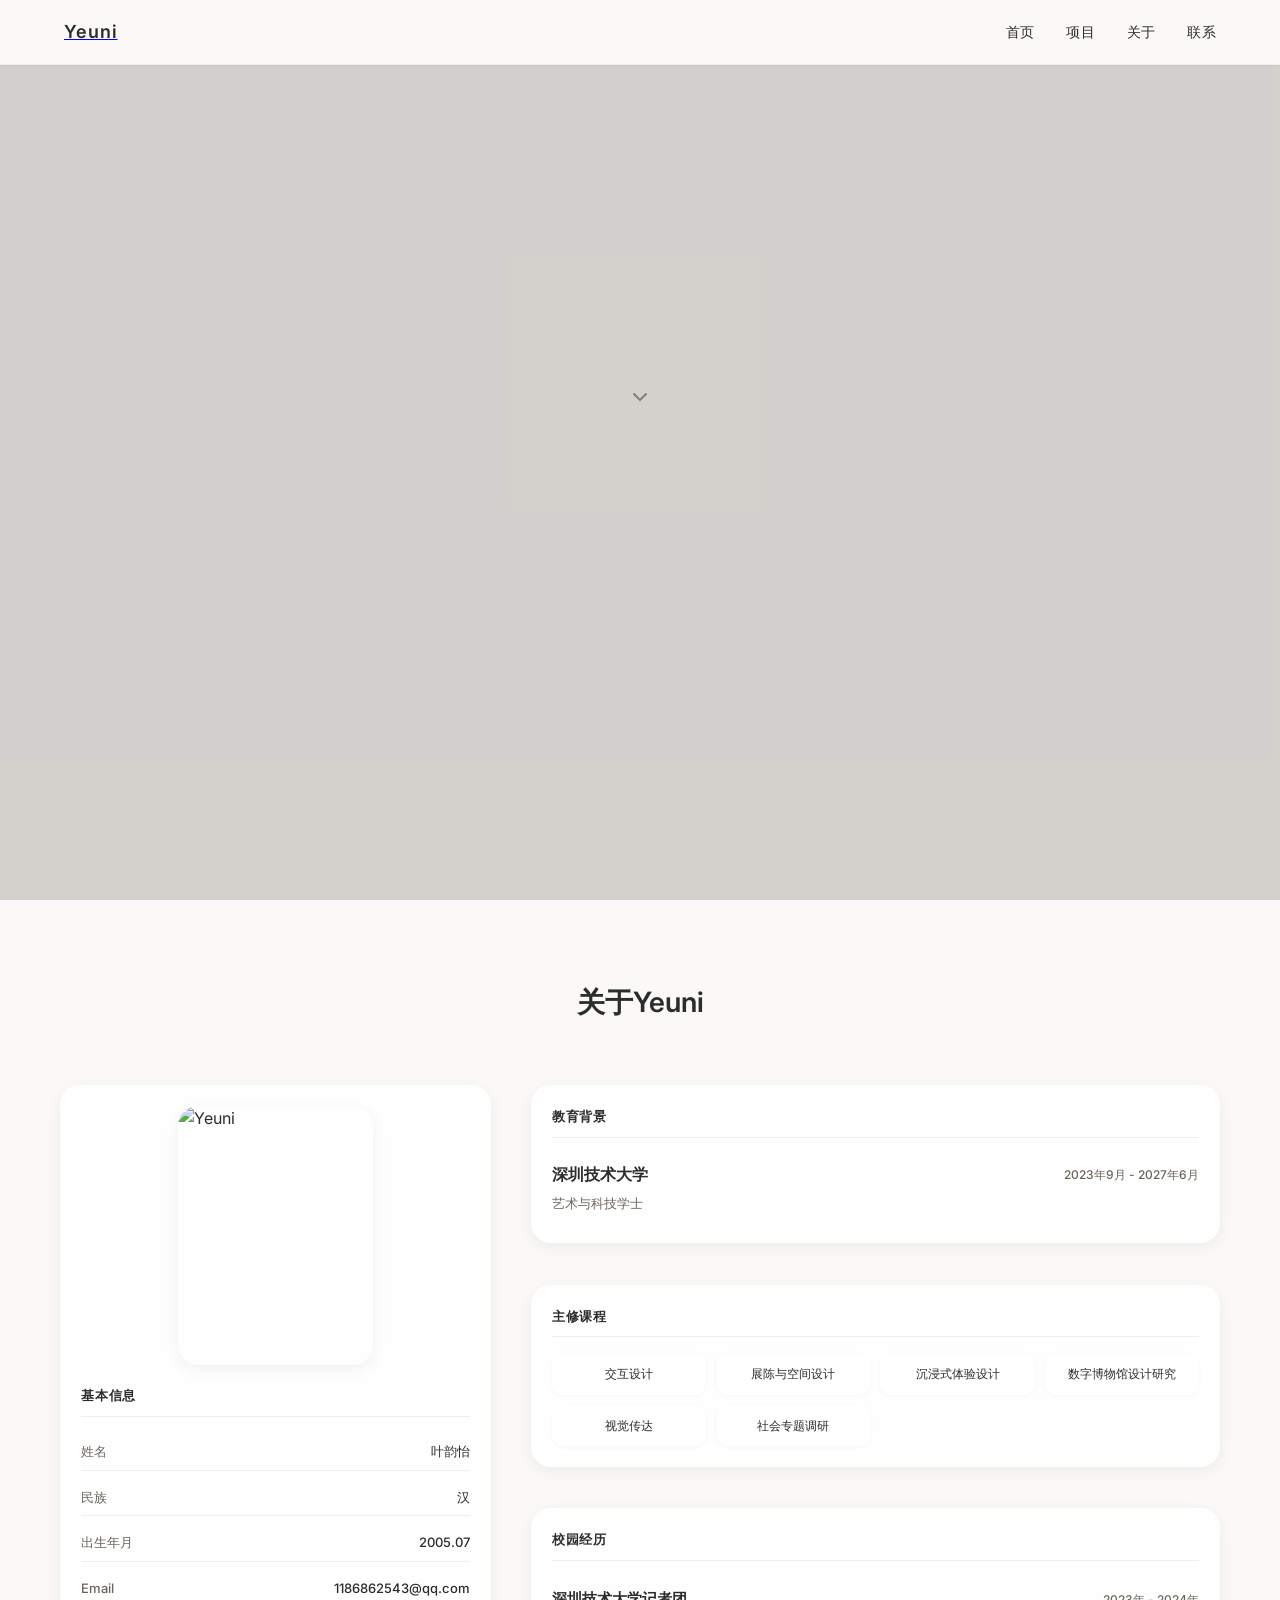
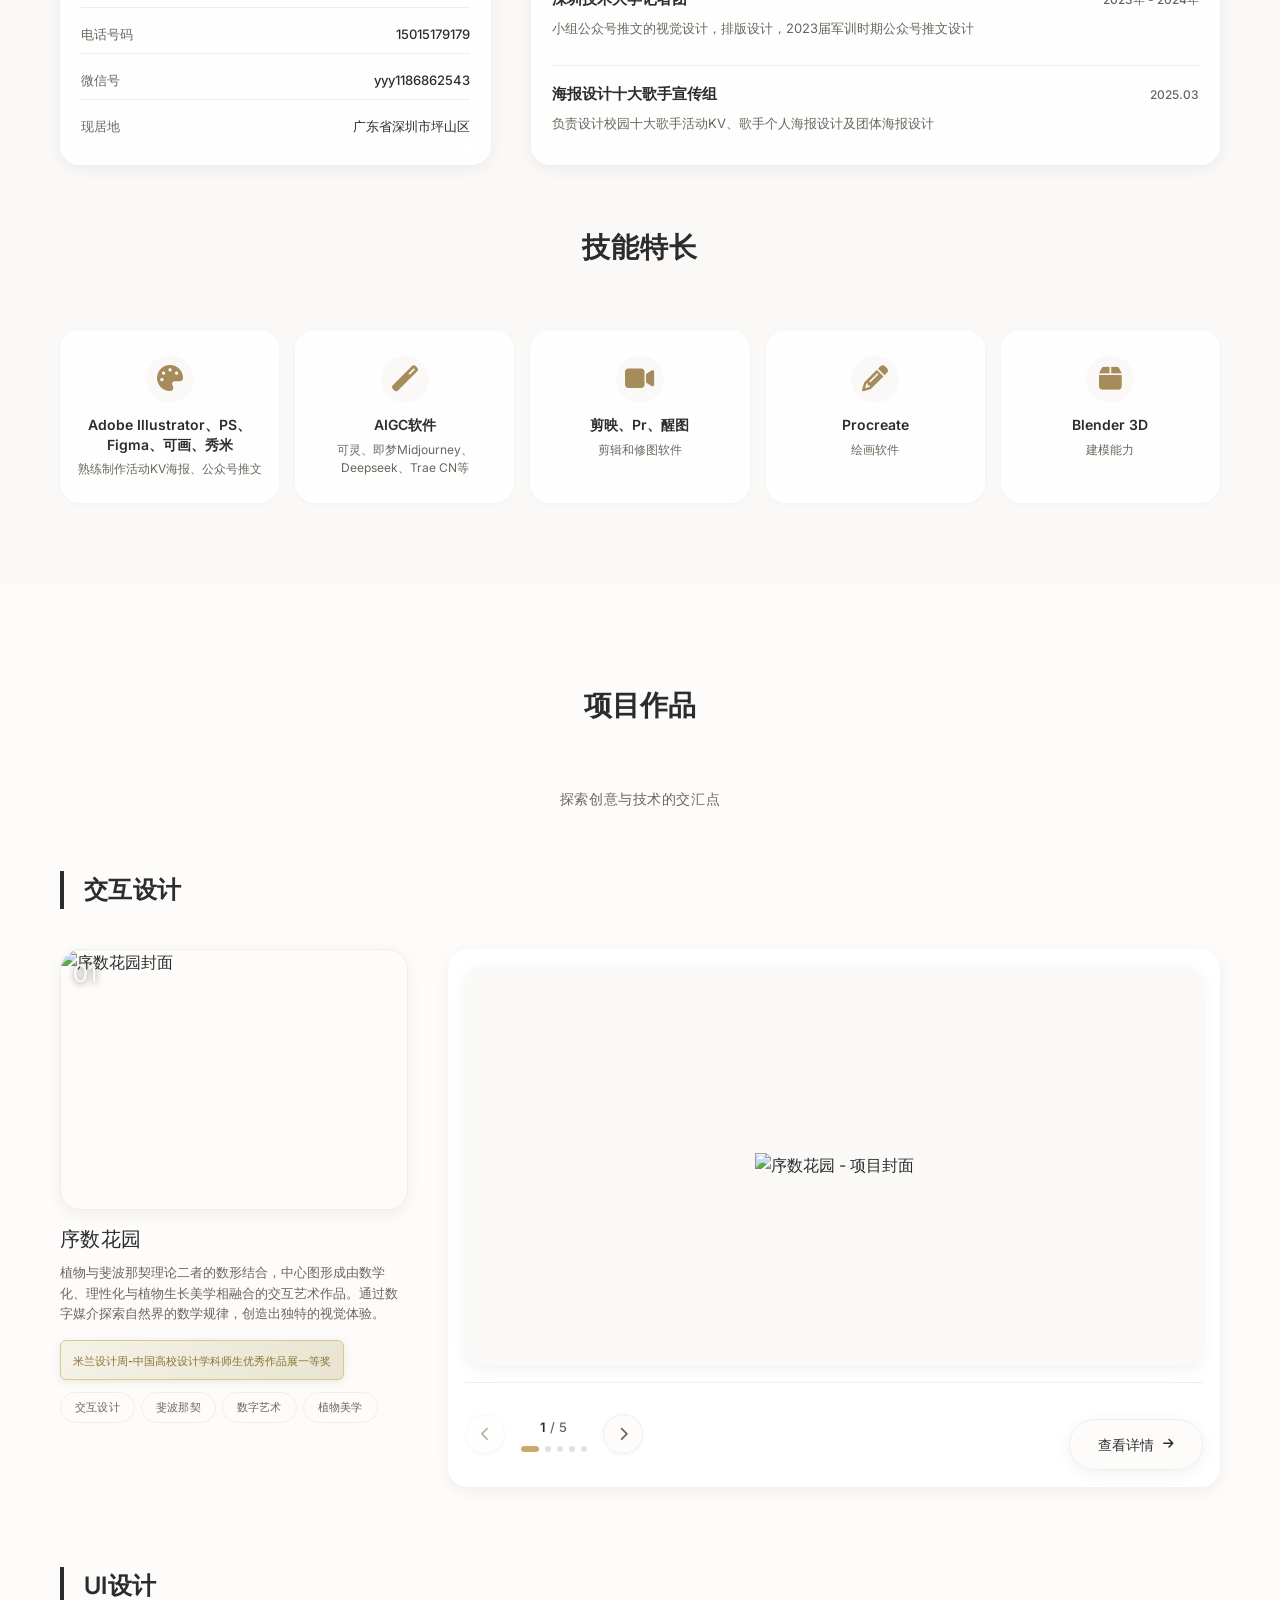
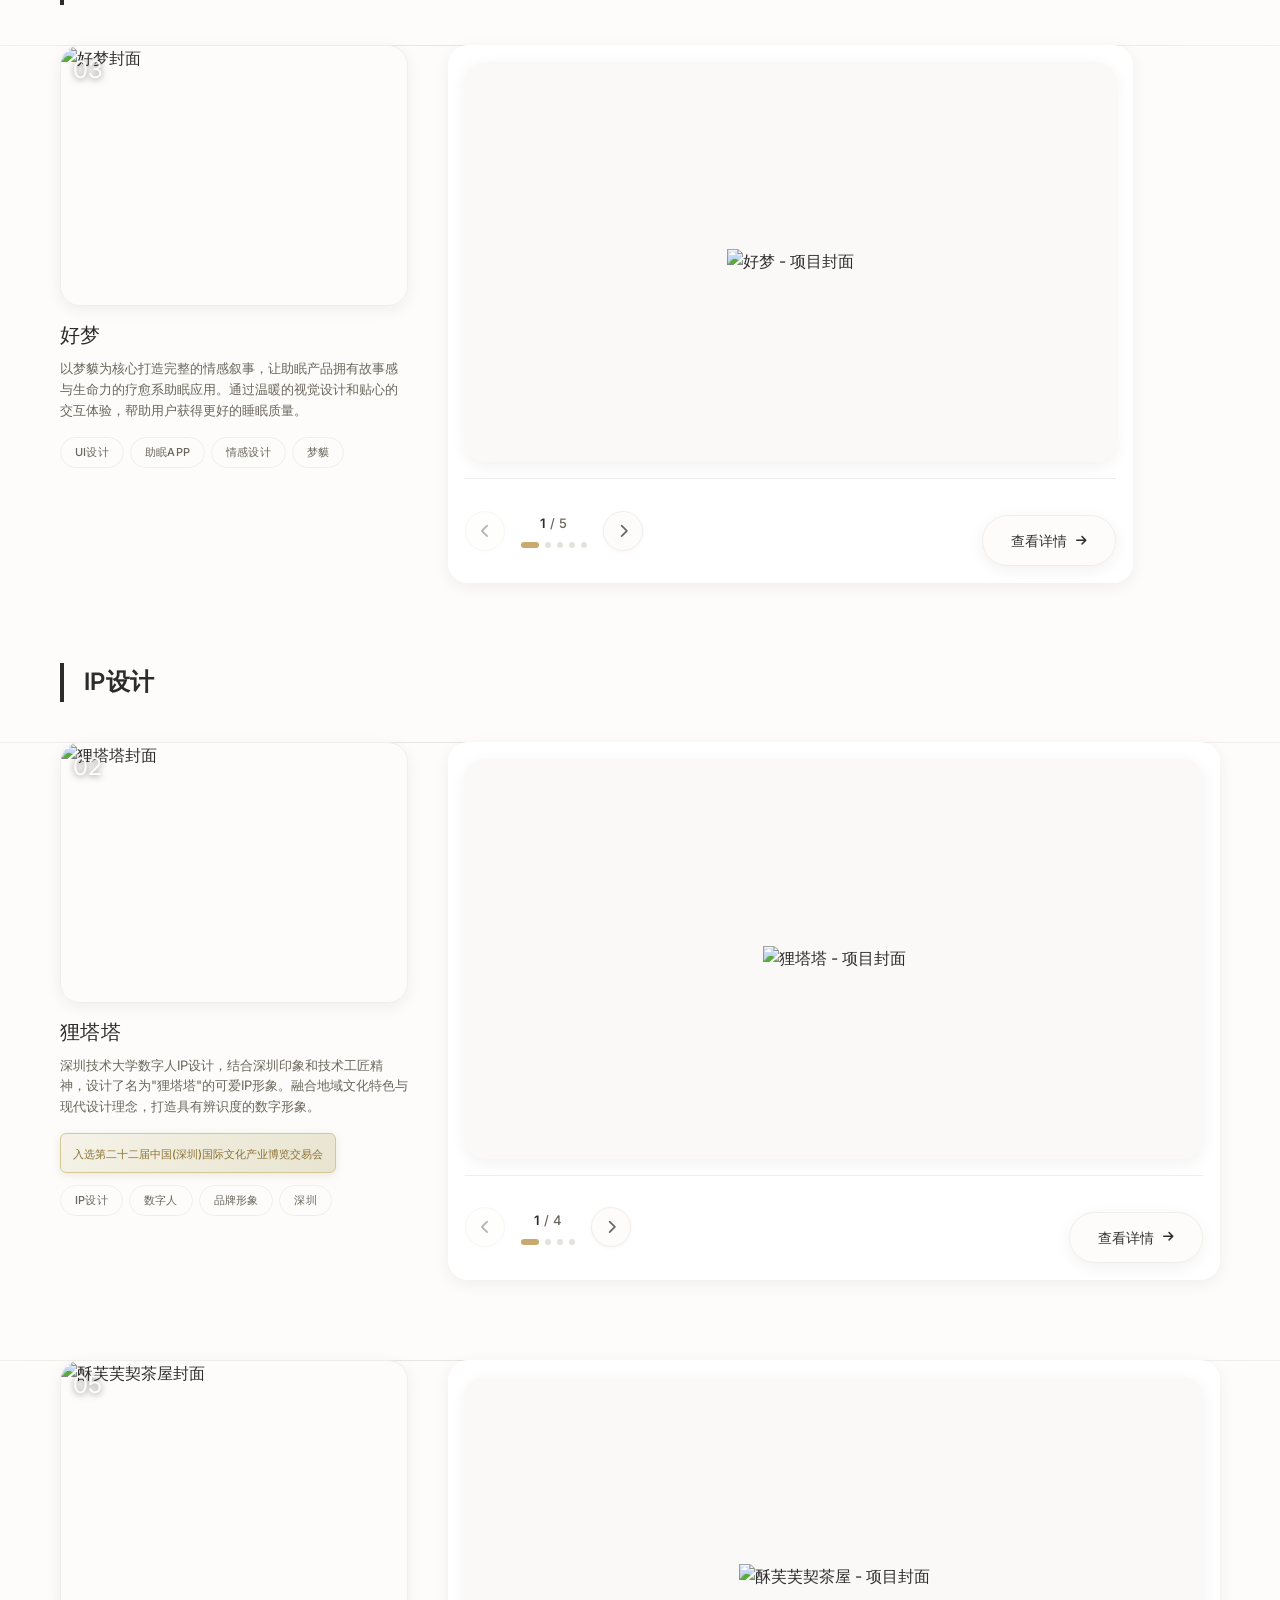
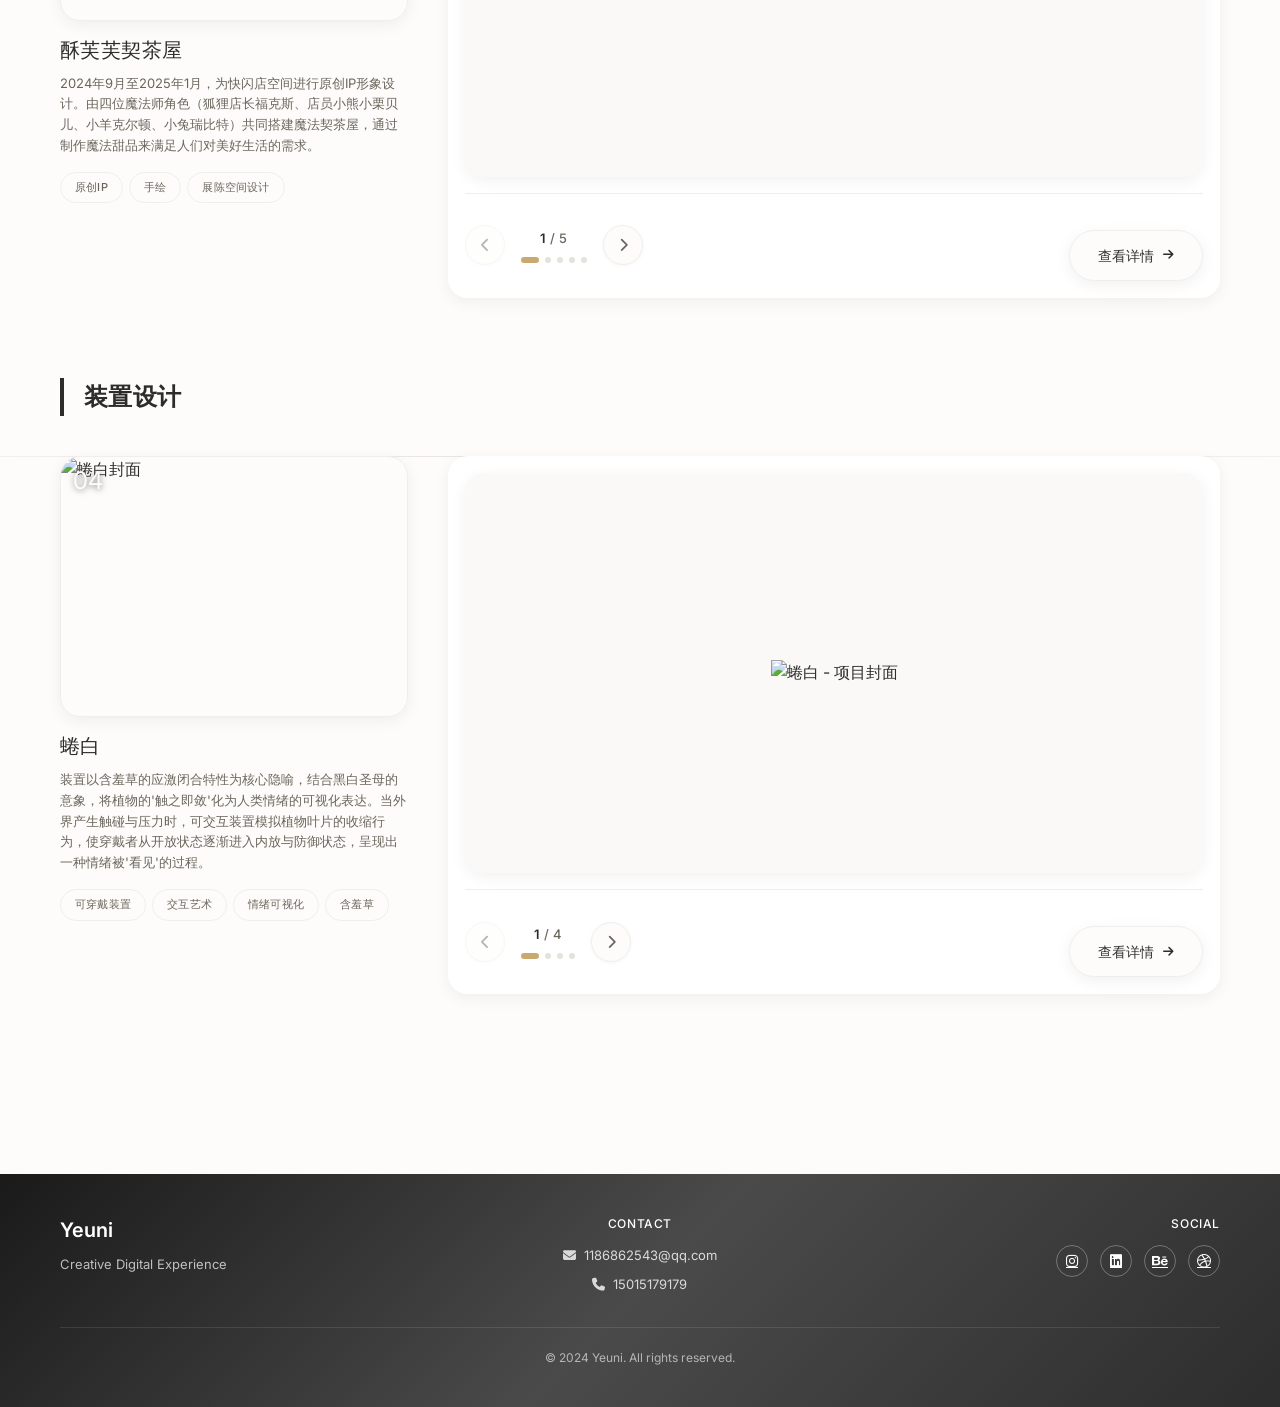
==== index.html @ 5979116b "Add files via upload" ====
<!DOCTYPE html>
<html lang="zh-CN">
<head>
    <meta charset="UTF-8">
    <meta name="viewport" content="width=device-width, initial-scale=1.0">
    <title>Yeuni - 个人作品集</title>
    <link rel="stylesheet" href="https://cdnjs.cloudflare.com/ajax/libs/font-awesome/6.4.0/css/all.min.css">
    <link rel="stylesheet" href="https://fonts.googleapis.com/css2?family=Inter:wght@300;400;500;600;700&display=swap">
    <link rel="stylesheet" href="styles.css">
</head>
<body>
    <!-- 导航栏 -->
    <header class="navbar">
        <nav class="nav-container">
            <a href="#" class="logo" aria-label="Yeuni">
                <span class="logo-text">Yeuni</span>
            </a>
            <ul class="nav-links">
                <li><a href="#home">首页</a></li>
                <li><a href="#projects">项目</a></li>
                <li><a href="#about">关于</a></li>
                <li><a href="#contact">联系</a></li>
            </ul>
            <button class="menu-toggle" aria-label="切换菜单">
                <span></span>
                <span></span>
                <span></span>
            </button>
        </nav>
    </header>

    <!-- 首屏区域 -->
    <section id="home" class="hero">
        <div class="hero-content">
            <div class="scroll-indicator">
                <i class="fas fa-chevron-down"></i>
            </div>
        </div>
    </section>

    <!-- 简历展示区 -->
    <section id="about" class="resume-section">
        <div class="container">
            <h2 class="section-title">关于Yeuni</h2>
            
            <!-- 左右构图布局 -->
            <div class="about-grid">
                <!-- 左侧：个人照片 + 基本信息（合并为一个板块） -->
                <div class="about-left">
                    <div class="card photo-info-card">
                        <div class="profile-photo-wrapper">
                            <img src="作品集png/证件照.jpg" alt="Yeuni" class="profile-photo">
                            <div class="photo-border"></div>
                        </div>
                        <div class="info-section">
                            <h3 class="card-title">基本信息</h3>
                            <div class="info-list">
                                <div class="info-item">
                                    <span class="info-label">姓名</span>
                                    <span class="info-value">叶韵怡</span>
                                </div>
                                <div class="info-item">
                                    <span class="info-label">民族</span>
                                    <span class="info-value">汉</span>
                                </div>
                                <div class="info-item">
                                    <span class="info-label">出生年月</span>
                                    <span class="info-value">2005.07</span>
                                </div>
                                <div class="info-item">
                                    <span class="info-label">Email</span>
                                    <span class="info-value">1186862543@qq.com</span>
                                </div>
                                <div class="info-item">
                                    <span class="info-label">电话号码</span>
                                    <span class="info-value">15015179179</span>
                                </div>
                                <div class="info-item">
                                    <span class="info-label">微信号</span>
                                    <span class="info-value">yyy1186862543</span>
                                </div>
                                <div class="info-item">
                                    <span class="info-label">现居地</span>
                                    <span class="info-value">广东省深圳市坪山区</span>
                                </div>
                            </div>
                        </div>
                    </div>
                </div>

                <!-- 右侧：教育背景与经历 -->
                <div class="about-right">
                    <!-- 教育背景 -->
                    <div class="card education-card">
                        <h3 class="card-title">教育背景</h3>
                        <div class="education-item">
                            <div class="education-header">
                                <h4>深圳技术大学</h4>
                                <span class="education-year">2023年9月 - 2027年6月</span>
                            </div>
                            <p class="education-degree">艺术与科技学士</p>
                        </div>
                    </div>

                    <!-- 主修课程 -->
                    <div class="card courses-card">
                        <h3 class="card-title">主修课程</h3>
                        <div class="courses-grid">
                            <span class="course-item">交互设计</span>
                            <span class="course-item">展陈与空间设计</span>
                            <span class="course-item">沉浸式体验设计</span>
                            <span class="course-item">数字博物馆设计研究</span>
                            <span class="course-item">视觉传达</span>
                            <span class="course-item">社会专题调研</span>
                        </div>
                    </div>

                    <!-- 校园经历 -->
                    <div class="card experience-card">
                        <h3 class="card-title">校园经历</h3>
                        <div class="experience-item">
                            <div class="experience-header">
                                <h4>深圳技术大学记者团</h4>
                                <span class="experience-year">2023年 - 2024年</span>
                            </div>
                            <p class="experience-role">小组公众号推文的视觉设计，排版设计，2023届军训时期公众号推文设计</p>
                        </div>
                        <div class="experience-item">
                            <div class="experience-header">
                                <h4>海报设计十大歌手宣传组</h4>
                                <span class="experience-year">2025.03</span>
                            </div>
                            <p class="experience-role">负责设计校园十大歌手活动KV、歌手个人海报设计及团体海报设计</p>
                        </div>
                    </div>
                </div>
            </div>

            <!-- 技能特长 -->
            <div class="skills-section">
                <h3 class="section-subtitle">技能特长</h3>
                <div class="skills-grid">
                    <div class="skill-item">
                        <div class="skill-icon">
                            <i class="fas fa-palette"></i>
                        </div>
                        <span class="skill-name">Adobe Illustrator、PS、Figma、可画、秀米</span>
                        <p class="skill-desc">熟练制作活动KV海报、公众号推文</p>
                    </div>
                    <div class="skill-item">
                        <div class="skill-icon">
                            <i class="fas fa-magic"></i>
                        </div>
                        <span class="skill-name">AIGC软件</span>
                        <p class="skill-desc">可灵、即梦Midjourney、Deepseek、Trae CN等</p>
                    </div>
                    <div class="skill-item">
                        <div class="skill-icon">
                            <i class="fas fa-video"></i>
                        </div>
                        <span class="skill-name">剪映、Pr、醒图</span>
                        <p class="skill-desc">剪辑和修图软件</p>
                    </div>
                    <div class="skill-item">
                        <div class="skill-icon">
                            <i class="fas fa-pencil-alt"></i>
                        </div>
                        <span class="skill-name">Procreate</span>
                        <p class="skill-desc">绘画软件</p>
                    </div>
                    <div class="skill-item">
                        <div class="skill-icon">
                            <i class="fas fa-box"></i>
                        </div>
                        <span class="skill-name">Blender 3D</span>
                        <p class="skill-desc">建模能力</p>
                    </div>
                </div>
            </div>
        </div>
    </section>

    <!-- 项目展示区 - 重构版 -->
    <section id="projects" class="projects-section">
        <div class="container">
            <div class="section-header">
                <h2 class="section-title">项目作品</h2>
                <p class="section-subtitle">探索创意与技术的交汇点</p>
            </div>
            
            <!-- 交互设计分类 -->
            <div class="project-category">
                <h3 class="category-title">交互设计</h3>
            </div>
            
            <!-- 项目1：序数花园 -->
            <article class="project-showcase" data-project="1">
                <div class="project-layout">
                    <!-- 左侧：项目信息 -->
                    <div class="project-info">
                        <div class="project-cover">
                            <img src="作品集png/03-交互设计/4.png" alt="序数花园封面" loading="lazy">
                            <div class="project-number">01</div>
                        </div>
                        <div class="project-details">
                            <h3 class="project-name">序数花园</h3>
                            <p class="project-concept">植物与斐波那契理论二者的数形结合，中心图形成由数学化、理性化与植物生长美学相融合的交互艺术作品。通过数字媒介探索自然界的数学规律，创造出独特的视觉体验。</p>
                            <div class="project-award-badge">
                                <span class="award-text">米兰设计周-中国高校设计学科师生优秀作品展一等奖</span>
                            </div>
                            <div class="project-meta-tags">
                                <span class="meta-tag">交互设计</span>
                                <span class="meta-tag">斐波那契</span>
                                <span class="meta-tag">数字艺术</span>
                                <span class="meta-tag">植物美学</span>
                            </div>
                        </div>
                    </div>
                    
                    <!-- 右侧：图片滑动展示 -->
                    <div class="project-gallery">
                        <div class="gallery-container" id="gallery-1">
                            <div class="gallery-track">
                                <div class="gallery-slide">
                                    <img src="作品集png/03-交互设计/4.png" alt="序数花园 - 项目封面">
                                    <div class="slide-caption">项目封面</div>
                                </div>
                                <div class="gallery-slide">
                                    <img src="作品集png/03-交互设计/5.png" alt="序数花园 - 概念设计">
                                    <div class="slide-caption">概念设计</div>
                                </div>
                                <div class="gallery-slide">
                                    <img src="作品集png/03-交互设计/6.png" alt="序数花园 - 交互效果">
                                    <div class="slide-caption">交互效果</div>
                                </div>
                                <div class="gallery-slide">
                                    <img src="作品集png/03-交互设计/7.png" alt="序数花园 - 细节展示">
                                    <div class="slide-caption">细节展示</div>
                                </div>
                                <div class="gallery-slide">
                                    <img src="作品集png/03-交互设计/8.png" alt="序数花园 - 最终效果">
                                    <div class="slide-caption">最终效果</div>
                                </div>
                            </div>
                        </div>
                        <div class="gallery-controls">
                            <div class="gallery-controls-center">
                                <button class="gallery-btn prev" data-gallery="1" aria-label="上一张">
                                    <i class="fas fa-chevron-left"></i>
                                </button>
                                <div class="gallery-indicator">
                                    <div class="gallery-counter" data-gallery="1"><span>1</span> / 5</div>
                                    <div class="gallery-dots" data-gallery="1">
                                        <span class="dot active"></span>
                                        <span class="dot"></span>
                                        <span class="dot"></span>
                                        <span class="dot"></span>
                                        <span class="dot"></span>
                                    </div>
                                </div>
                                <button class="gallery-btn next" data-gallery="1" aria-label="下一张">
                                    <i class="fas fa-chevron-right"></i>
                                </button>
                            </div>
                            <a href="project-detail.html?id=1" class="view-detail-btn gallery-view-btn">
                                <span>查看详情</span>
                                <i class="fas fa-arrow-right"></i>
                            </a>
                        </div>
                    </div>
                </div>
            </article>

            <!-- UI设计分类 -->
            <div class="project-category">
                <h3 class="category-title">UI设计</h3>
            </div>

            <!-- 项目3：好梦 -->
            <article class="project-showcase" data-project="3">
                <div class="project-layout">
                    <!-- 左侧：项目信息 -->
                    <div class="project-info">
                        <div class="project-cover">
                            <img src="作品集png/05-UI设计/13.png" alt="好梦封面" loading="lazy">
                            <div class="project-number">03</div>
                        </div>
                        <div class="project-details">
                            <h3 class="project-name">好梦</h3>
                            <p class="project-concept">以梦貘为核心打造完整的情感叙事，让助眠产品拥有故事感与生命力的疗愈系助眠应用。通过温暖的视觉设计和贴心的交互体验，帮助用户获得更好的睡眠质量。</p>
                            <div class="project-meta-tags">
                                <span class="meta-tag">UI设计</span>
                                <span class="meta-tag">助眠APP</span>
                                <span class="meta-tag">情感设计</span>
                                <span class="meta-tag">梦貘</span>
                            </div>
                        </div>
                    </div>
                    
                    <!-- 右侧：图片滑动展示 -->
                    <div class="project-gallery">
                        <div class="gallery-container" id="gallery-3">
                            <div class="gallery-track">
                                <div class="gallery-slide">
                                    <img src="作品集png/05-UI设计/13.png" alt="好梦 - 项目封面">
                                    <div class="slide-caption">项目封面</div>
                                </div>
                                <div class="gallery-slide">
                                    <img src="作品集png/05-UI设计/14.png" alt="好梦 - 主界面设计">
                                    <div class="slide-caption">主界面设计</div>
                                </div>
                                <div class="gallery-slide">
                                    <img src="作品集png/05-UI设计/15.png" alt="好梦 - 功能界面">
                                    <div class="slide-caption">功能界面</div>
                                </div>
                                <div class="gallery-slide">
                                    <img src="作品集png/05-UI设计/16.png" alt="好梦 - 交互流程">
                                    <div class="slide-caption">交互流程</div>
                                </div>
                                <div class="gallery-slide">
                                    <img src="作品集png/05-UI设计/17.png" alt="好梦 - 品牌设计">
                                    <div class="slide-caption">品牌设计</div>
                                </div>
                            </div>
                        </div>
                        <div class="gallery-controls">
                            <div class="gallery-controls-center">
                                <button class="gallery-btn prev" data-gallery="3" aria-label="上一张">
                                    <i class="fas fa-chevron-left"></i>
                                </button>
                                <div class="gallery-indicator">
                                    <div class="gallery-counter" data-gallery="3"><span>1</span> / 5</div>
                                    <div class="gallery-dots" data-gallery="3">
                                        <span class="dot active"></span>
                                        <span class="dot"></span>
                                        <span class="dot"></span>
                                        <span class="dot"></span>
                                        <span class="dot"></span>
                                    </div>
                                </div>
                                <button class="gallery-btn next" data-gallery="3" aria-label="下一张">
                                    <i class="fas fa-chevron-right"></i>
                                </button>
                            </div>
                            <a href="project-detail.html?id=3" class="view-detail-btn gallery-view-btn">
                                <span>查看详情</span>
                                <i class="fas fa-arrow-right"></i>
                            </a>
                        </div>
                    </div>
                </div>
            </article>

            <!-- IP设计分类 -->
            <div class="project-category">
                <h3 class="category-title">IP设计</h3>
            </div>

            <!-- 项目2：狸塔塔 -->
            <article class="project-showcase reverse" data-project="2">
                <div class="project-layout">
                    <!-- 左侧：项目信息 -->
                    <div class="project-info">
                        <div class="project-cover">
                            <img src="作品集png/04-IP设计/狸塔塔/9.png" alt="狸塔塔封面" loading="lazy">
                            <div class="project-number">02</div>
                        </div>
                        <div class="project-details">
                            <h3 class="project-name">狸塔塔</h3>
                            <p class="project-concept">深圳技术大学数字人IP设计，结合深圳印象和技术工匠精神，设计了名为"狸塔塔"的可爱IP形象。融合地域文化特色与现代设计理念，打造具有辨识度的数字形象。</p>
                            <div class="project-award-badge">
                                <span class="award-text">入选第二十二届中国(深圳)国际文化产业博览交易会</span>
                            </div>
                            <div class="project-meta-tags">
                                <span class="meta-tag">IP设计</span>
                                <span class="meta-tag">数字人</span>
                                <span class="meta-tag">品牌形象</span>
                                <span class="meta-tag">深圳</span>
                            </div>
                        </div>
                    </div>
                    
                    <!-- 右侧：图片滑动展示 -->
                    <div class="project-gallery">
                        <div class="gallery-container" id="gallery-2">
                            <div class="gallery-track">
                                <div class="gallery-slide">
                                    <img src="作品集png/04-IP设计/狸塔塔/9.png" alt="狸塔塔 - 项目封面">
                                    <div class="slide-caption">项目封面</div>
                                </div>
                                <div class="gallery-slide">
                                    <img src="作品集png/04-IP设计/狸塔塔/10.png" alt="狸塔塔 - IP形象设计">
                                    <div class="slide-caption">IP形象设计</div>
                                </div>
                                <div class="gallery-slide">
                                    <img src="作品集png/04-IP设计/狸塔塔/11.png" alt="狸塔塔 - 表情设计">
                                    <div class="slide-caption">表情设计</div>
                                </div>
                                <div class="gallery-slide">
                                    <img src="作品集png/04-IP设计/狸塔塔/12.png" alt="狸塔塔 - 应用场景">
                                    <div class="slide-caption">应用场景</div>
                                </div>
                            </div>
                        </div>
                        <div class="gallery-controls">
                            <div class="gallery-controls-center">
                                <button class="gallery-btn prev" data-gallery="2" aria-label="上一张">
                                    <i class="fas fa-chevron-left"></i>
                                </button>
                                <div class="gallery-indicator">
                                    <div class="gallery-counter" data-gallery="2"><span>1</span> / 4</div>
                                    <div class="gallery-dots" data-gallery="2">
                                        <span class="dot active"></span>
                                        <span class="dot"></span>
                                        <span class="dot"></span>
                                        <span class="dot"></span>
                                    </div>
                                </div>
                                <button class="gallery-btn next" data-gallery="2" aria-label="下一张">
                                    <i class="fas fa-chevron-right"></i>
                                </button>
                            </div>
                            <a href="project-detail.html?id=2" class="view-detail-btn gallery-view-btn">
                                <span>查看详情</span>
                                <i class="fas fa-arrow-right"></i>
                            </a>
                        </div>
                    </div>
                </div>
            </article>

            <!-- 项目2-2：酥芙芙契茶屋 -->
            <article class="project-showcase" data-project="5">
                <div class="project-layout">
                    <!-- 左侧：项目信息 -->
                    <div class="project-info">
                        <div class="project-cover">
                            <img src="作品集png/04-IP设计/Sofufu/1.png" alt="酥芙芙契茶屋封面" loading="lazy">
                            <div class="project-number">05</div>
                        </div>
                        <div class="project-details">
                            <h3 class="project-name">酥芙芙契茶屋</h3>
                            <p class="project-concept">2024年9月至2025年1月，为快闪店空间进行原创IP形象设计。由四位魔法师角色（狐狸店长福克斯、店员小熊小栗贝儿、小羊克尔顿、小兔瑞比特）共同搭建魔法契茶屋，通过制作魔法甜品来满足人们对美好生活的需求。</p>
                            <div class="project-meta-tags">
                                <span class="meta-tag">原创IP</span>
                                <span class="meta-tag">手绘</span>
                                <span class="meta-tag">展陈空间设计</span>
                            </div>
                        </div>
                    </div>
                    
                    <!-- 右侧：图片滑动展示 -->
                    <div class="project-gallery">
                        <div class="gallery-container" id="gallery-5">
                            <div class="gallery-track">
                                <div class="gallery-slide">
                                    <img src="作品集png/04-IP设计/Sofufu/1.png" alt="酥芙芙契茶屋 - 项目封面">
                                    <div class="slide-caption">项目封面</div>
                                </div>
                                <div class="gallery-slide">
                                    <img src="作品集png/04-IP设计/Sofufu/2.png" alt="酥芙芙契茶屋 - IP形象设计">
                                    <div class="slide-caption">IP形象设计</div>
                                </div>
                                <div class="gallery-slide">
                                    <img src="作品集png/04-IP设计/Sofufu/3.png" alt="酥芙芙契茶屋 - 角色设定">
                                    <div class="slide-caption">角色设定</div>
                                </div>
                                <div class="gallery-slide">
                                    <img src="作品集png/04-IP设计/Sofufu/4.png" alt="酥芙芙契茶屋 - 展陈设计">
                                    <div class="slide-caption">展陈设计</div>
                                </div>
                                <div class="gallery-slide">
                                    <img src="作品集png/04-IP设计/Sofufu/5.png" alt="酥芙芙契茶屋 - 应用场景">
                                    <div class="slide-caption">应用场景</div>
                                </div>
                            </div>
                        </div>
                        <div class="gallery-controls">
                            <div class="gallery-controls-center">
                                <button class="gallery-btn prev" data-gallery="5" aria-label="上一张">
                                    <i class="fas fa-chevron-left"></i>
                                </button>
                                <div class="gallery-indicator">
                                    <div class="gallery-counter" data-gallery="5"><span>1</span> / 5</div>
                                    <div class="gallery-dots" data-gallery="5">
                                        <span class="dot active"></span>
                                        <span class="dot"></span>
                                        <span class="dot"></span>
                                        <span class="dot"></span>
                                        <span class="dot"></span>
                                    </div>
                                </div>
                                <button class="gallery-btn next" data-gallery="5" aria-label="下一张">
                                    <i class="fas fa-chevron-right"></i>
                                </button>
                            </div>
                            <a href="project-detail-sofufu.html" class="view-detail-btn gallery-view-btn">
                                <span>查看详情</span>
                                <i class="fas fa-arrow-right"></i>
                            </a>
                        </div>
                    </div>
                </div>
            </article>

            <!-- 装置设计分类 -->
            <div class="project-category">
                <h3 class="category-title">装置设计</h3>
            </div>

            <!-- 项目4：蜷白 -->
            <article class="project-showcase reverse" data-project="4">
                <div class="project-layout">
                    <!-- 左侧：项目信息 -->
                    <div class="project-info">
                        <div class="project-cover">
                            <img src="作品集png/06-装置设计/装置 (1).png" alt="蜷白封面" loading="lazy">
                            <div class="project-number">04</div>
                        </div>
                        <div class="project-details">
                            <h3 class="project-name">蜷白</h3>
                            <p class="project-concept">装置以含羞草的应激闭合特性为核心隐喻，结合黑白圣母的意象，将植物的'触之即敛'化为人类情绪的可视化表达。当外界产生触碰与压力时，可交互装置模拟植物叶片的收缩行为，使穿戴者从开放状态逐渐进入内放与防御状态，呈现出一种情绪被'看见'的过程。</p>
                            <div class="project-meta-tags">
                                <span class="meta-tag">可穿戴装置</span>
                                <span class="meta-tag">交互艺术</span>
                                <span class="meta-tag">情绪可视化</span>
                                <span class="meta-tag">含羞草</span>
                            </div>
                        </div>
                    </div>
                    
                    <!-- 右侧：图片滑动展示 -->
                    <div class="project-gallery">
                        <div class="gallery-container" id="gallery-4">
                            <div class="gallery-track">
                                <div class="gallery-slide">
                                    <img src="作品集png/06-装置设计/装置 (1).png" alt="蜷白 - 项目封面">
                                    <div class="slide-caption">项目封面</div>
                                </div>
                                <div class="gallery-slide">
                                    <img src="作品集png/06-装置设计/装置 (2).png" alt="蜷白 - 概念设计">
                                    <div class="slide-caption">概念设计</div>
                                </div>
                                <div class="gallery-slide">
                                    <img src="作品集png/06-装置设计/装置 (3).png" alt="蜷白 - 装置细节">
                                    <div class="slide-caption">装置细节</div>
                                </div>
                                <div class="gallery-slide">
                                    <img src="作品集png/06-装置设计/装置 (4).png" alt="蜷白 - 最终效果">
                                    <div class="slide-caption">最终效果</div>
                                </div>
                            </div>
                        </div>
                        <div class="gallery-controls">
                            <div class="gallery-controls-center">
                                <button class="gallery-btn prev" data-gallery="4" aria-label="上一张">
                                    <i class="fas fa-chevron-left"></i>
                                </button>
                                <div class="gallery-indicator">
                                    <div class="gallery-counter" data-gallery="4"><span>1</span> / 4</div>
                                    <div class="gallery-dots" data-gallery="4">
                                        <span class="dot active"></span>
                                        <span class="dot"></span>
                                        <span class="dot"></span>
                                        <span class="dot"></span>
                                    </div>
                                </div>
                                <button class="gallery-btn next" data-gallery="4" aria-label="下一张">
                                    <i class="fas fa-chevron-right"></i>
                                </button>
                            </div>
                            <a href="project-detail.html?id=4" class="view-detail-btn gallery-view-btn">
                                <span>查看详情</span>
                                <i class="fas fa-arrow-right"></i>
                            </a>
                        </div>
                    </div>
                </div>
            </article>
        </div>
    </section>

    <!-- 页脚 -->
    <footer id="contact" class="footer">
        <div class="container">
            <div class="footer-content">
                <div class="footer-brand">
                    <span class="footer-logo">Yeuni</span>
                    <p class="footer-description">Creative Digital Experience</p>
                </div>
                <div class="footer-contact">
                    <div class="footer-contact-title">Contact</div>
                    <div class="contact-list">
                        <a href="mailto:1186862543@qq.com" class="contact-item">
                            <i class="fas fa-envelope"></i>
                            <span>1186862543@qq.com</span>
                        </a>
                        <a href="tel:+8615015179179" class="contact-item">
                            <i class="fas fa-phone"></i>
                            <span>15015179179</span>
                        </a>
                    </div>
                </div>
                <div class="footer-social">
                    <div class="footer-social-title">Social</div>
                    <div class="footer-social-links">
                        <a href="#" aria-label="Instagram">
                            <i class="fab fa-instagram"></i>
                        </a>
                        <a href="#" aria-label="LinkedIn">
                            <i class="fab fa-linkedin"></i>
                        </a>
                        <a href="#" aria-label="Behance">
                            <i class="fab fa-behance"></i>
                        </a>
                        <a href="#" aria-label="Dribbble">
                            <i class="fab fa-dribbble"></i>
                        </a>
                    </div>
                </div>
            </div>
            <div class="footer-bottom">
                <p>&copy; 2024 Yeuni. All rights reserved.</p>
            </div>
        </div>
    </footer>

    <script src="script.js"></script>
</body>
</html>
---- styles.css ----
/* 基础样式重置 */
* {
    margin: 0;
    padding: 0;
    box-sizing: border-box;
}

/* CSS变量 - INS莫兰迪风格 */
:root {
    --color-primary: #2c2c2c;
    --color-secondary: #3d3d3d;
    --color-accent: #c9a96e;
    --color-accent-light: #e8dcc8;
    --color-accent-dark: #a68b5b;
    --color-white: #fdfcfa;
    --color-cream: #f7f5f0;
    --color-grey-100: #faf9f7;
    --color-grey-200: #f0eeea;
    --color-grey-300: #e5e2dc;
    --color-grey-400: #d4d0c8;
    --color-grey-500: #b8b3a9;
    --color-grey-600: #8a857a;
    --color-text-dark: #2c2c2c;
    --color-text-medium: #6b665d;
    --color-text-light: #9a958b;
    --color-rose: #d4a5a5;
    --color-sage: #a5b5a5;
    --color-dusty-blue: #a5b0c9;
    --font-sans: 'Inter', -apple-system, BlinkMacSystemFont, 'SF Pro Display', -apple-system, sans-serif;
    --font-serif: 'Playfair Display', Georgia, serif;
    --radius-sm: 6px;
    --radius-md: 12px;
    --radius-lg: 20px;
    --radius-xl: 28px;
    --radius-full: 9999px;
    --transition-fast: 0.15s ease;
    --transition-normal: 0.3s ease;
    --transition-slow: 0.5s ease;
    --shadow-sm: 0 1px 4px rgba(0,0,0,0.04);
    --shadow-md: 0 4px 16px rgba(0,0,0,0.06);
    --shadow-lg: 0 8px 32px rgba(0,0,0,0.08);
    --shadow-glass: 0 8px 32px rgba(0,0,0,0.06);
}

/* 基础样式 */
html {
    scroll-behavior: smooth;
}

body {
    font-family: var(--font-sans);
    line-height: 1.6;
    color: var(--color-text-dark);
    background-color: var(--color-cream);
    overflow-x: hidden;
}

.container {
    max-width: 1200px;
    margin: 0 auto;
    padding: 0 20px;
}

/* 导航栏 - INS莫兰迪风格 */
.navbar {
    position: fixed;
    top: 0;
    left: 0;
    right: 0;
    z-index: 1000;
    background-color: rgba(253, 252, 250, 0.92);
    backdrop-filter: blur(20px);
    -webkit-backdrop-filter: blur(20px);
    border-bottom: 1px solid var(--color-grey-200);
    box-shadow: var(--shadow-sm);
}

.nav-container {
    max-width: 1200px;
    margin: 0 auto;
    padding: 0 24px;
    display: flex;
    justify-content: space-between;
    align-items: center;
    height: 64px;
}

.logo-text {
    font-size: 18px;
    font-weight: 600;
    color: var(--color-text-dark);
    text-decoration: none;
    letter-spacing: 0.05em;
}

.nav-links {
    display: flex;
    list-style: none;
    gap: 32px;
}

.nav-links a {
    text-decoration: none;
    color: var(--color-text-dark);
    font-weight: 400;
    font-size: 14px;
    letter-spacing: 0.02em;
    transition: opacity var(--transition-fast);
}

.nav-links a:hover {
    opacity: 0.6;
}

.menu-toggle {
    display: none;
    flex-direction: column;
    gap: 5px;
    background: none;
    border: none;
    cursor: pointer;
}

.menu-toggle span {
    width: 25px;
    height: 2px;
    background-color: var(--color-text-dark);
}

/* 首屏区域 - INS莫兰迪风格 */
.hero {
    height: 100vh;
    display: flex;
    align-items: center;
    justify-content: center;
    background-image: url('作品集png/1.png');
    background-size: cover;
    background-position: center;
    position: relative;
}

.hero::before {
    content: '';
    position: absolute;
    top: 0;
    left: 0;
    right: 0;
    bottom: 0;
    background-color: rgba(0,0,0,0.15);
}

.hero-content {
    position: relative;
    z-index: 1;
    text-align: center;
    color: var(--color-text-dark);
}

.scroll-indicator {
    position: absolute;
    bottom: 40px;
    left: 50%;
    transform: translateX(-50%);
    animation: bounce 2s infinite;
    opacity: 0.5;
}

.scroll-indicator {
    position: absolute;
    bottom: 40px;
    left: 50%;
    transform: translateX(-50%);
    animation: bounce 2s infinite;
    opacity: 0.5;
}

.scroll-indicator i {
    color: var(--color-text-dark);
}

@keyframes bounce {
    0%, 100% { transform: translateX(-50%) translateY(0); }
    50% { transform: translateX(-50%) translateY(8px); }
}

/* 通用区块样式 */
.section-title {
    font-size: 28px;
    font-weight: 600;
    text-align: center;
    margin-bottom: 60px;
    color: var(--color-text-dark);
}

/* 关于部分 - ins风格 */
.resume-section {
    padding: 80px 0;
    background-color: var(--color-grey-100);
}

.about-grid {
    display: grid;
    grid-template-columns: 1fr 1.6fr;
    gap: 40px;
    align-items: stretch;
}

.about-left {
    display: flex;
    flex-direction: column;
    gap: 20px;
    align-items: stretch;
}

.photo-info-card {
    display: flex;
    flex-direction: column;
    gap: 20px;
    height: 100%;
}

.photo-info-card .profile-photo-wrapper {
    width: 50%;
    margin: 0 auto;
}

.photo-info-card .info-section {
    flex: 1;
    display: flex;
    flex-direction: column;
}

.card {
    background-color: rgba(255, 255, 255, 0.85);
    backdrop-filter: blur(12px);
    -webkit-backdrop-filter: blur(12px);
    border-radius: var(--radius-lg);
    padding: 20px;
    border: 1px solid rgba(255, 255, 255, 0.6);
    box-shadow: var(--shadow-md);
}

.card-title {
    font-size: 13px;
    font-weight: 600;
    margin-bottom: 16px;
    color: var(--color-text-dark);
    letter-spacing: 0.06em;
    text-transform: uppercase;
    padding-bottom: 10px;
    border-bottom: 1px solid var(--color-grey-200);
}

.profile-photo-wrapper {
    position: relative;
    width: 50%;
    aspect-ratio: 3/4;
    border-radius: var(--radius-lg);
    overflow: hidden;
    box-shadow: var(--shadow-md);
}

.profile-photo {
    width: 100%;
    height: 100%;
    object-fit: cover;
}

.info-list {
    display: flex;
    flex-direction: column;
    gap: 8px;
}

.info-item {
    display: flex;
    justify-content: space-between;
    align-items: center;
    padding: 8px 0;
    border-bottom: 1px solid var(--color-grey-200);
}

.info-item:last-child {
    border-bottom: none;
}

.info-label {
    color: var(--color-text-medium);
    font-weight: 500;
    font-size: 13px;
    flex-shrink: 0;
}

.info-value {
    color: var(--color-text-dark);
    font-weight: 500;
    font-size: 13px;
    text-align: right;
    max-width: 60%;
    word-break: break-all;
}

.about-right {
    display: flex;
    flex-direction: column;
    gap: 20px;
    height: 100%;
    justify-content: space-between;
}

.education-item {
    padding: 8px 0;
}

.education-header {
    display: flex;
    justify-content: space-between;
    align-items: center;
    margin-bottom: 6px;
}

.education-header h4 {
    font-size: 16px;
    font-weight: 600;
    color: var(--color-text-dark);
}

.education-year {
    color: var(--color-text-medium);
    font-weight: 500;
    font-size: 12px;
}

.education-item p {
    color: var(--color-text-medium);
    font-size: 13px;
    line-height: 1.6;
}

/* 主修课程 - 多列布局 */
.courses-grid {
    display: grid;
    grid-template-columns: repeat(auto-fit, minmax(130px, 1fr));
    gap: 10px;
}

.course-item {
    padding: 10px 14px;
    background-color: rgba(255, 255, 255, 0.85);
    backdrop-filter: blur(12px);
    -webkit-backdrop-filter: blur(12px);
    color: var(--color-text-dark);
    border: 1px solid rgba(255, 255, 255, 0.6);
    border-radius: var(--radius-md);
    font-size: 12px;
    font-weight: 400;
    text-align: center;
    transition: all var(--transition-fast);
    display: flex;
    align-items: center;
    justify-content: center;
    box-shadow: var(--shadow-sm);
}

.course-item:hover {
    border-color: var(--color-text-dark);
    opacity: 0.8;
}

/* 校园经历 */
.experience-item {
    padding: 10px 0;
}

.experience-item + .experience-item {
    margin-top: 16px;
    padding-top: 16px;
    border-top: 1px solid var(--color-grey-200);
}

.experience-header {
    display: flex;
    justify-content: space-between;
    align-items: center;
    margin-bottom: 6px;
}

.experience-header h4 {
    font-size: 15px;
    font-weight: 600;
    color: var(--color-text-dark);
}

.experience-year {
    color: var(--color-text-medium);
    font-weight: 500;
    font-size: 12px;
}

.experience-role {
    color: var(--color-text-medium);
    font-size: 13px;
    line-height: 1.7;
}

/* 技能特长 - ins风格 */
.skills-section {
    margin-top: 60px;
}

.skills-section .section-subtitle {
    font-size: 28px;
    font-weight: 600;
    text-align: center;
    margin-bottom: 60px;
    color: var(--color-text-dark);
}

.skills-grid {
    display: grid;
    grid-template-columns: repeat(auto-fit, minmax(180px, 1fr));
    gap: 16px;
}

.skill-item {
    display: flex;
    flex-direction: column;
    align-items: center;
    padding: 24px 16px;
    background-color: rgba(255, 255, 255, 0.85);
    backdrop-filter: blur(12px);
    -webkit-backdrop-filter: blur(12px);
    border: 1px solid rgba(255, 255, 255, 0.6);
    border-radius: var(--radius-lg);
    text-align: center;
    transition: all var(--transition-fast);
    box-shadow: var(--shadow-sm);
}

.skill-item:hover {
    border-color: var(--color-grey-400);
}

.skill-icon {
    width: 48px;
    height: 48px;
    background-color: var(--color-grey-100);
    border-radius: 50%;
    display: flex;
    align-items: center;
    justify-content: center;
    margin-bottom: 12px;
    color: var(--color-accent-dark);
    font-size: 26px;
    flex-shrink: 0;
}

.skill-name {
    font-weight: 600;
    color: var(--color-text-dark);
    margin-bottom: 6px;
    font-size: 14px;
    line-height: 1.4;
}

.skill-desc {
    font-size: 12px;
    color: var(--color-text-medium);
    line-height: 1.5;
}

/* 项目展示区域 - INS莫兰迪风格 */
.projects-section {
    padding: 100px 0;
    background-color: var(--color-white);
}

.section-header {
    text-align: center;
    margin-bottom: 60px;
}

.section-subtitle {
    font-size: 14px;
    color: var(--color-text-medium);
    margin-top: 10px;
    font-weight: 400;
    letter-spacing: 0.04em;
}

/* 项目分类标题 */
.project-category {
    margin: 60px 0 40px;
    padding-left: 20px;
    border-left: 4px solid var(--color-primary);
}

.category-title {
    font-size: 24px;
    font-weight: 600;
    color: var(--color-text-dark);
    margin: 0 0 40px 0;
    letter-spacing: 0.02em;
}

/* 项目展示卡片 */
.project-showcase {
    margin-bottom: 80px;
    padding: 0;
    position: relative;
}

.project-showcase::before {
    content: '';
    position: absolute;
    top: 0;
    left: -50vw;
    right: -50vw;
    height: 1px;
    background: linear-gradient(90deg, transparent, var(--color-grey-300), transparent);
}

.project-showcase:first-of-type::before {
    display: none;
}

.project-layout {
    display: flex;
    gap: 40px;
    align-items: flex-start;
}

/* 移除交替布局，统一为信息在左、图集在右 */
.project-showcase.reverse .project-layout {
    flex-direction: row;
}

.project-showcase.reverse .project-info {
    order: 1;
    flex: 0 0 30%;
    max-width: 30%;
}

.project-showcase.reverse .project-gallery {
    order: 2;
    flex: 1;
}

/* 左侧项目信息 - ins风格 */
.project-info {
    flex: 0 0 30%;
    max-width: 30%;
    display: flex;
    flex-direction: column;
    gap: 16px;
    align-self: flex-start;
}

.project-cover {
    position: relative;
    border-radius: var(--radius-lg);
    overflow: hidden;
    border: 1px solid var(--color-grey-200);
    aspect-ratio: 4/3;
    box-shadow: var(--shadow-md);
    transition: all var(--transition-normal);
}

.project-cover img {
    width: 100%;
    height: 100%;
    object-fit: cover;
    display: block;
    transition: all var(--transition-normal);
}

.project-cover:hover img {
    transform: scale(1.03);
    opacity: 0.95;
}

.project-number {
    position: absolute;
    top: 12px;
    left: 12px;
    font-size: 24px;
    font-weight: 400;
    color: var(--color-white);
    text-shadow: 0 1px 6px rgba(0,0,0,0.5);
    line-height: 1;
}

.project-details {
    padding: 0;
}

.project-name {
    font-size: 20px;
    font-weight: 500;
    color: var(--color-text-dark);
    margin-bottom: 10px;
    line-height: 1.3;
    letter-spacing: 0.02em;
}

.project-concept {
    font-size: 13px;
    line-height: 1.6;
    color: var(--color-text-medium);
    margin-bottom: 16px;
    text-align: left;
}

.project-meta-tags {
    display: flex;
    flex-wrap: wrap;
    gap: 6px;
}

.meta-tag {
    padding: 6px 14px;
    background-color: var(--color-white);
    backdrop-filter: blur(8px);
    -webkit-backdrop-filter: blur(8px);
    color: var(--color-text-medium);
    border: 1px solid var(--color-grey-200);
    border-radius: var(--radius-full);
    font-size: 11px;
    font-weight: 500;
    letter-spacing: 0.02em;
    transition: all var(--transition-normal);
}

.meta-tag:hover {
    background-color: var(--color-accent-light);
    border-color: var(--color-accent);
    color: var(--color-accent-dark);
}

/* 首页项目获奖徽章 */
.project-award-badge {
    display: inline-block;
    padding: 6px 12px;
    margin-bottom: 12px;
    background: linear-gradient(135deg, #f5f3e8 0%, #e8e4d0 100%);
    border: 1px solid #d4c896;
    border-radius: var(--radius-sm);
    box-shadow: 0 2px 8px rgba(139, 115, 53, 0.15);
}

.award-text {
    font-size: 11px;
    font-weight: 500;
    color: #8b7335;
    line-height: 1.3;
}

/* 奖项样式 */
.detail-meta-awards {
    display: flex;
    flex-wrap: wrap;
    gap: 8px;
    margin-top: 10px;
}

.award-label {
    font-size: 12px;
    color: var(--color-text-light);
    display: inline-block;
    margin-right: 4px;
}

.detail-meta-award {
    padding: 6px 14px;
    background: linear-gradient(135deg, #f5f3e8 0%, #e8e4d0 100%);
    border: 1px solid #d4c896;
    border-radius: var(--radius-sm);
    font-size: 12px;
    font-weight: 500;
    color: #8b7335;
    box-shadow: 0 1px 3px rgba(0, 0, 0, 0.05);
}

/* 查看详情按钮 - INS药丸形状 */
.view-detail-btn {
    display: inline-flex !important;
    align-items: center;
    justify-content: center;
    gap: 8px;
    margin-top: 20px;
    padding: 14px 28px;
    background: var(--color-white) !important;
    color: var(--color-text-dark) !important;
    text-decoration: none;
    border-radius: var(--radius-full);
    font-size: 13px;
    font-weight: 500;
    letter-spacing: 0.02em;
    transition: all var(--transition-normal);
    box-shadow: var(--shadow-md);
    border: 1px solid var(--color-grey-200);
    min-height: 44px;
    min-width: 100px;
}

.view-detail-btn:hover {
    background: var(--color-accent) !important;
    color: var(--color-white) !important;
    border-color: var(--color-accent);
    box-shadow: var(--shadow-lg);
    transform: translateY(-2px);
}

.view-detail-btn i {
    font-size: 12px;
    transition: transform var(--transition-fast);
}

.view-detail-btn:hover i {
    transform: translateX(4px);
}

.view-detail-btn span {
    display: inline-block !important;
    color: #333333 !important;
    font-size: 14px !important;
    font-weight: 500 !important;
    line-height: 1.5 !important;
    opacity: 1 !important;
    visibility: visible !important;
}


/* 右侧图片画廊 - ins风格 */
.project-gallery {
    background: rgba(255, 255, 255, 0.9);
    backdrop-filter: blur(16px);
    -webkit-backdrop-filter: blur(16px);
    border-radius: var(--radius-lg);
    padding: 16px;
    border: 1px solid rgba(255, 255, 255, 0.6);
    box-shadow: var(--shadow-md);
}

.gallery-container {
    overflow: hidden;
    border-radius: var(--radius-lg);
    position: relative;
    height: 400px;
    background-color: var(--color-grey-100);
    box-shadow: var(--shadow-md);
}

.gallery-track {
    display: flex;
    height: 100%;
    width: 100% !important;
    transition: transform var(--transition-slow) cubic-bezier(0.4, 0, 0.2, 1);
}

.gallery-slide {
    min-width: 100%;
    max-width: 100%;
    flex-shrink: 0;
    display: flex;
    align-items: center;
    justify-content: center;
    height: 100%;
}

.gallery-slide img {
    max-width: 100%;
    max-height: 100%;
    object-fit: contain;
    display: block !important;
    visibility: visible !important;
}

.slide-caption {
    position: absolute;
    bottom: 0;
    left: 0;
    right: 0;
    padding: 14px 20px;
    background: linear-gradient(transparent, rgba(0,0,0,0.6));
    color: var(--color-white);
    font-size: 12px;
    font-weight: 400;
    opacity: 0;
    transition: opacity var(--transition-normal);
}

.gallery-slide:hover .slide-caption {
    opacity: 1;
}

/* 画廊控制按钮 - ins风格 */
.gallery-controls {
    display: flex;
    justify-content: space-between;
    align-items: center;
    gap: 16px;
    margin-top: 16px;
    padding-top: 16px;
    border-top: 1px solid var(--color-grey-200);
}

.gallery-controls-center {
    display: flex;
    align-items: center;
    gap: 16px;
}

.gallery-btn {
    width: 40px;
    height: 40px;
    border: 1px solid var(--color-grey-200);
    background: var(--color-white);
    backdrop-filter: blur(8px);
    -webkit-backdrop-filter: blur(8px);
    color: var(--color-text-medium);
    border-radius: 50%;
    cursor: pointer;
    display: flex;
    align-items: center;
    justify-content: center;
    transition: all var(--transition-normal);
    font-size: 14px;
    box-shadow: var(--shadow-sm);
}

.gallery-btn:hover {
    border-color: var(--color-accent);
    background: var(--color-accent);
    color: var(--color-white);
    transform: scale(1.05);
}

.gallery-btn:disabled {
    opacity: 0.4;
    cursor: not-allowed;
}

.gallery-indicator {
    display: flex;
    flex-direction: column;
    align-items: center;
    gap: 8px;
}

.gallery-counter {
    font-size: 13px;
    font-weight: 500;
    color: var(--color-text-medium);
    letter-spacing: 0.04em;
}

.gallery-counter span {
    color: var(--color-text-dark);
    font-weight: 600;
}

.gallery-dots {
    display: flex;
    gap: 6px;
}

.gallery-dots .dot {
    width: 6px;
    height: 6px;
    border-radius: 50%;
    background: var(--color-grey-300);
    cursor: pointer;
    transition: all var(--transition-normal);
}

.gallery-dots .dot:hover {
    background: var(--color-grey-400);
}

.gallery-dots .dot.active {
    background: var(--color-accent);
    width: 18px;
    border-radius: 3px;
}

/* 联系区域 - ins风格 */
.contact-section {
    padding: 60px 0;
    background-color: var(--color-white);
    text-align: center;
}

.contact-section h2 {
    margin-bottom: 20px;
}

.contact-links {
    display: flex;
    justify-content: center;
    gap: 24px;
    margin-top: 32px;
}

.contact-link {
    width: 48px;
    height: 48px;
    background-color: var(--color-white);
    border: 1px solid var(--color-grey-300);
    border-radius: 50%;
    display: flex;
    align-items: center;
    justify-content: center;
    color: var(--color-text-dark);
    font-size: 20px;
    transition: all var(--transition-fast);
}

.contact-link:hover {
    border-color: var(--color-text-dark);
    opacity: 0.8;
}

/* 页脚 - ins风格 */
footer {
    padding: 40px 0;
    background: linear-gradient(135deg, #1a1a1a 0%, #4a4a4a 50%, #2d2d2d 100%);
    border-top: none;
}

.footer-content {
    display: grid;
    grid-template-columns: repeat(3, 1fr);
    gap: 32px;
    margin-bottom: 32px;
}

.footer-brand {
    text-align: left;
}

.footer-logo {
    font-size: 20px;
    font-weight: 600;
    color: #ffffff;
    display: block;
    margin-bottom: 8px;
}

.footer-description {
    font-size: 13px;
    color: rgba(255, 255, 255, 0.7);
}

.footer-contact {
    text-align: center;
}

.footer-contact-title {
    font-size: 12px;
    font-weight: 500;
    color: #ffffff;
    text-transform: uppercase;
    letter-spacing: 0.05em;
    margin-bottom: 12px;
}

.contact-list {
    display: flex;
    flex-direction: column;
    gap: 8px;
}

.contact-item {
    display: flex;
    align-items: center;
    justify-content: center;
    gap: 8px;
    color: rgba(255, 255, 255, 0.8);
    text-decoration: none;
    font-size: 13px;
    transition: opacity var(--transition-fast);
}

.contact-item:hover {
    opacity: 0.7;
}

.contact-item i {
    font-size: 13px;
}

.footer-social {
    text-align: right;
}

.footer-social-title {
    font-size: 12px;
    font-weight: 500;
    color: #ffffff;
    text-transform: uppercase;
    letter-spacing: 0.05em;
    margin-bottom: 12px;
}

.footer-social-links {
    display: flex;
    justify-content: flex-end;
    gap: 12px;
}

.footer-social-links a {
    width: 32px;
    height: 32px;
    border: 1px solid rgba(255, 255, 255, 0.3);
    border-radius: 50%;
    display: flex;
    align-items: center;
    justify-content: center;
    color: #ffffff;
    font-size: 14px;
    transition: all var(--transition-fast);
}

.footer-social-links a:hover {
    border-color: #ffffff;
    opacity: 0.8;
    background: rgba(255, 255, 255, 0.1);
}

.footer-bottom {
    text-align: center;
    padding-top: 20px;
    border-top: 1px solid rgba(255, 255, 255, 0.1);
    color: rgba(255, 255, 255, 0.6);
    font-size: 12px;
}

/* 响应式设计 */
@media (max-width: 1024px) {
    .about-grid {
        grid-template-columns: 1fr;
        gap: 30px;
    }
    
    .project-layout,
    .project-showcase.reverse .project-layout {
        flex-direction: column;
        gap: 35px;
    }
    
    .project-info {
        flex: none;
        max-width: 100%;
        width: 100%;
        position: -webkit-sticky;
        position: sticky;
        top: 90px;
        display: grid;
        grid-template-columns: 180px 1fr;
        gap: 25px;
        align-items: start;
        z-index: 10;
        height: fit-content;
    }
    
    .gallery-slide {
        aspect-ratio: 16/9;
    }
}

@media (max-width: 768px) {
    .nav-links {
        display: none;
        position: fixed;
        top: 70px;
        left: 0;
        right: 0;
        flex-direction: column;
        background-color: var(--color-white);
        padding: 20px;
        box-shadow: var(--shadow-lg);
    }
    
    .nav-links.active {
        display: flex;
    }
    
    .menu-toggle {
        display: flex;
    }
    
    .section-title {
        font-size: 24px;
    }
    
    .courses-grid {
        grid-template-columns: repeat(2, 1fr);
        gap: 10px;
    }
    
    .skills-grid {
        grid-template-columns: repeat(2, 1fr);
        gap: 14px;
    }
    
    .project-info {
        flex: none;
        max-width: 100%;
        width: 100%;
        position: -webkit-sticky;
        position: sticky;
        top: 80px;
        grid-template-columns: 1fr;
        z-index: 10;
        height: fit-content;
    }
    
    .project-number {
        font-size: 24px;
    }
    
    .project-name {
        font-size: 18px;
    }
    
    .project-gallery {
        padding: 18px;
    }
    
    .gallery-slide {
        aspect-ratio: 16/9;
    }
    
    .info-item {
        flex-direction: column;
        align-items: flex-start;
        gap: 4px;
    }
    
    .info-value {
        text-align: left;
        max-width: 100%;
    }
}

@media (max-width: 480px) {
    .container {
        padding: 0 16px;
    }
    
    .courses-grid {
        grid-template-columns: repeat(2, 1fr);
        gap: 8px;
    }
    
    .course-item {
        padding: 8px 10px;
        font-size: 11px;
    }
    
    .skills-grid {
        grid-template-columns: 1fr;
        gap: 12px;
    }
    
    .project-gallery {
        padding: 12px;
    }
    
    .gallery-slide {
        aspect-ratio: 16/9;
    }
    
    .gallery-controls {
        gap: 12px;
    }
    
    .project-name {
        font-size: 16px;
    }
    
    .project-concept {
        font-size: 12px;
    }
    
    .footer-content {
        grid-template-columns: 1fr;
        gap: 24px;
        text-align: center;
    }
    
    .footer-brand,
    .footer-contact,
    .footer-social {
        text-align: center;
    }
    
    .footer-social-links {
        justify-content: center;
    }
}

/* 触摸设备优化 */
@media (hover: none) {
    .slide-caption {
        opacity: 1;
        background: linear-gradient(transparent, rgba(0,0,0,0.5));
        padding: 12px;
        font-size: 11px;
    }

    .project-cover:hover img {
        opacity: 1;
    }

    .meta-tag:hover {
        border-color: var(--color-grey-300);
        opacity: 1;
    }
}
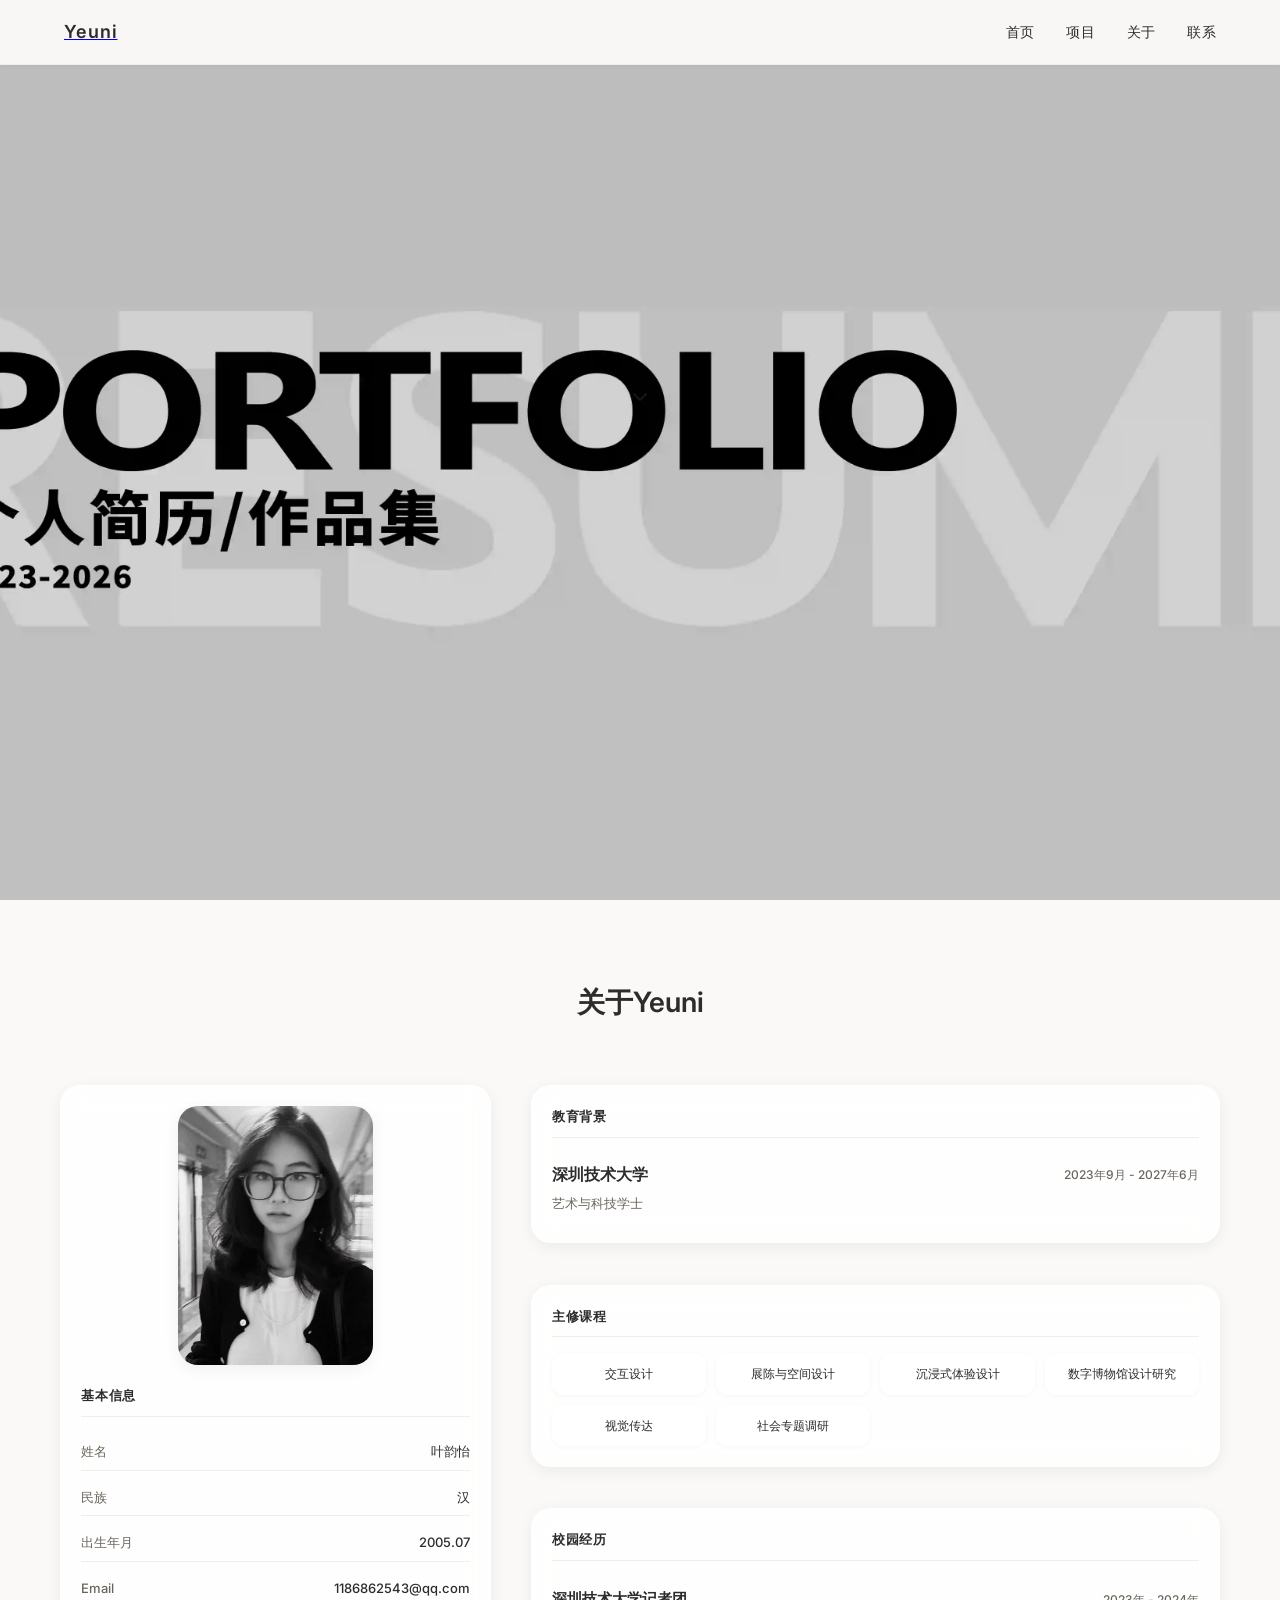
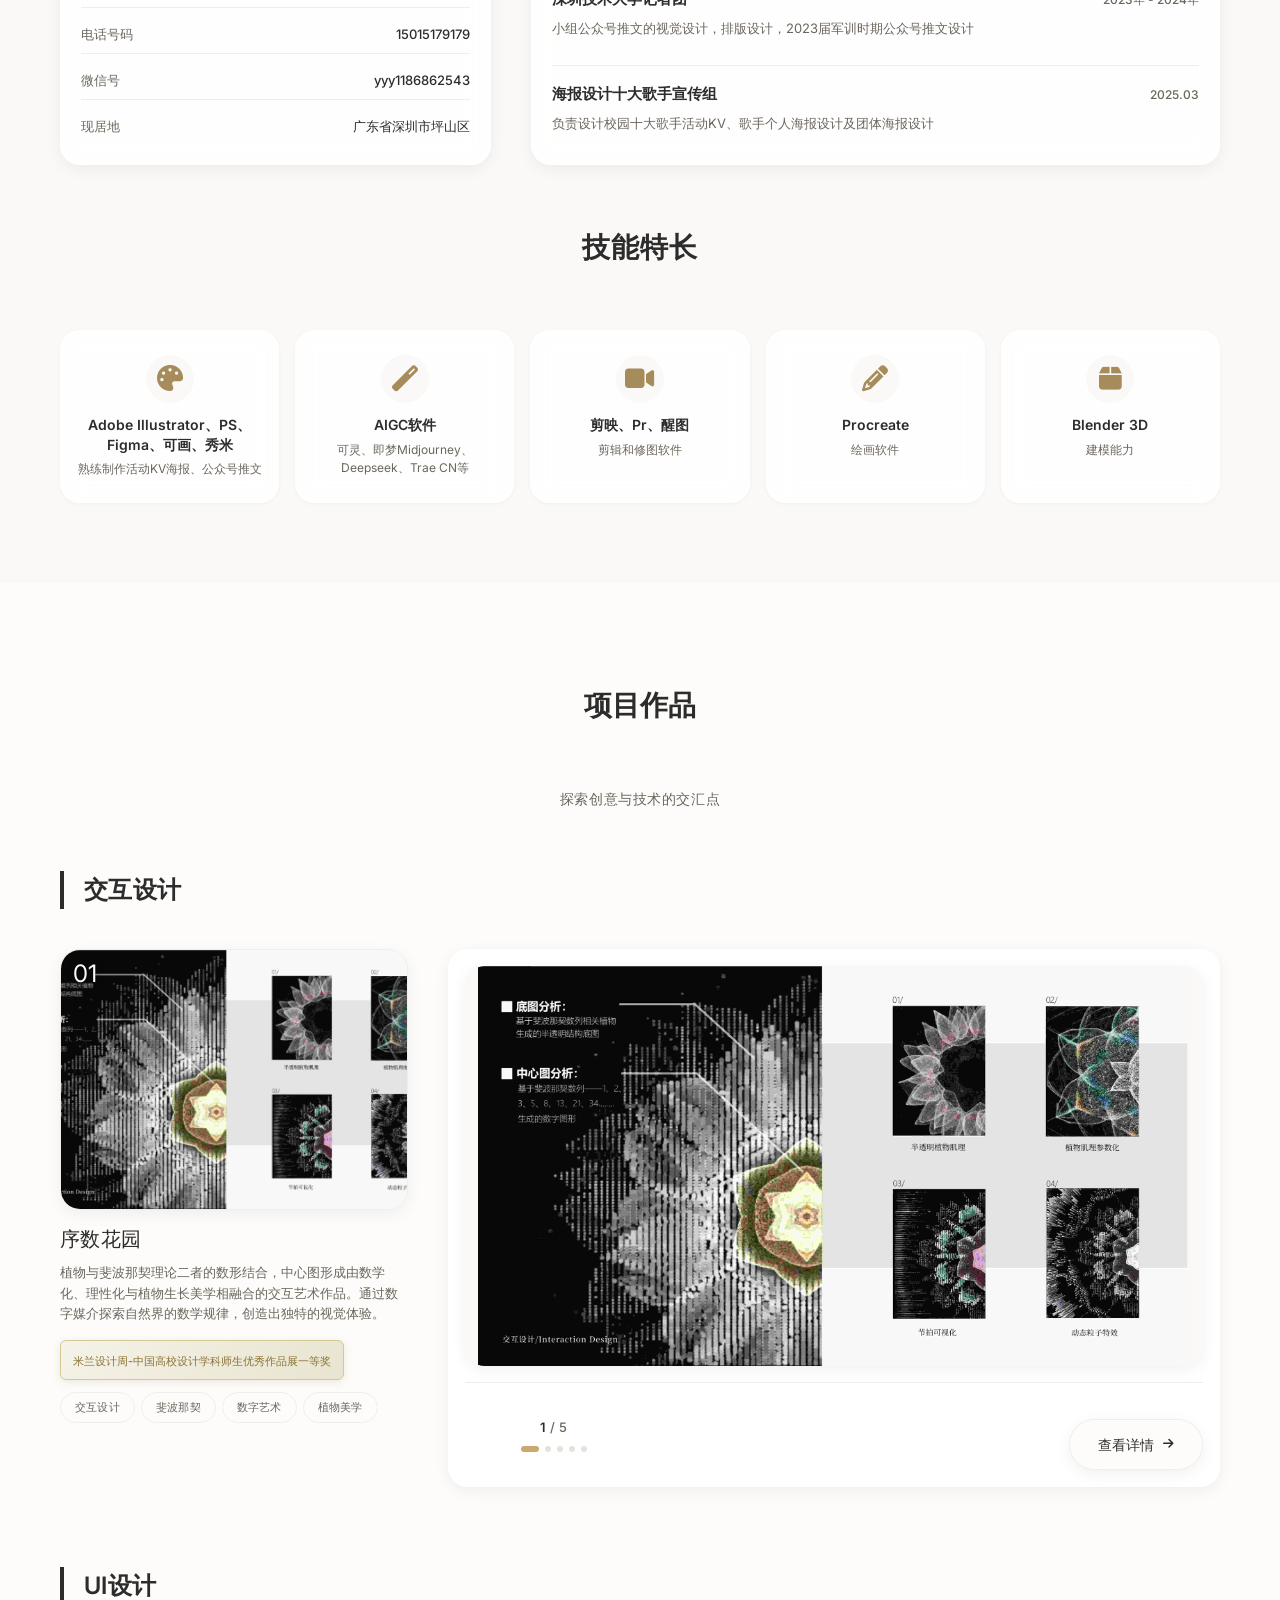
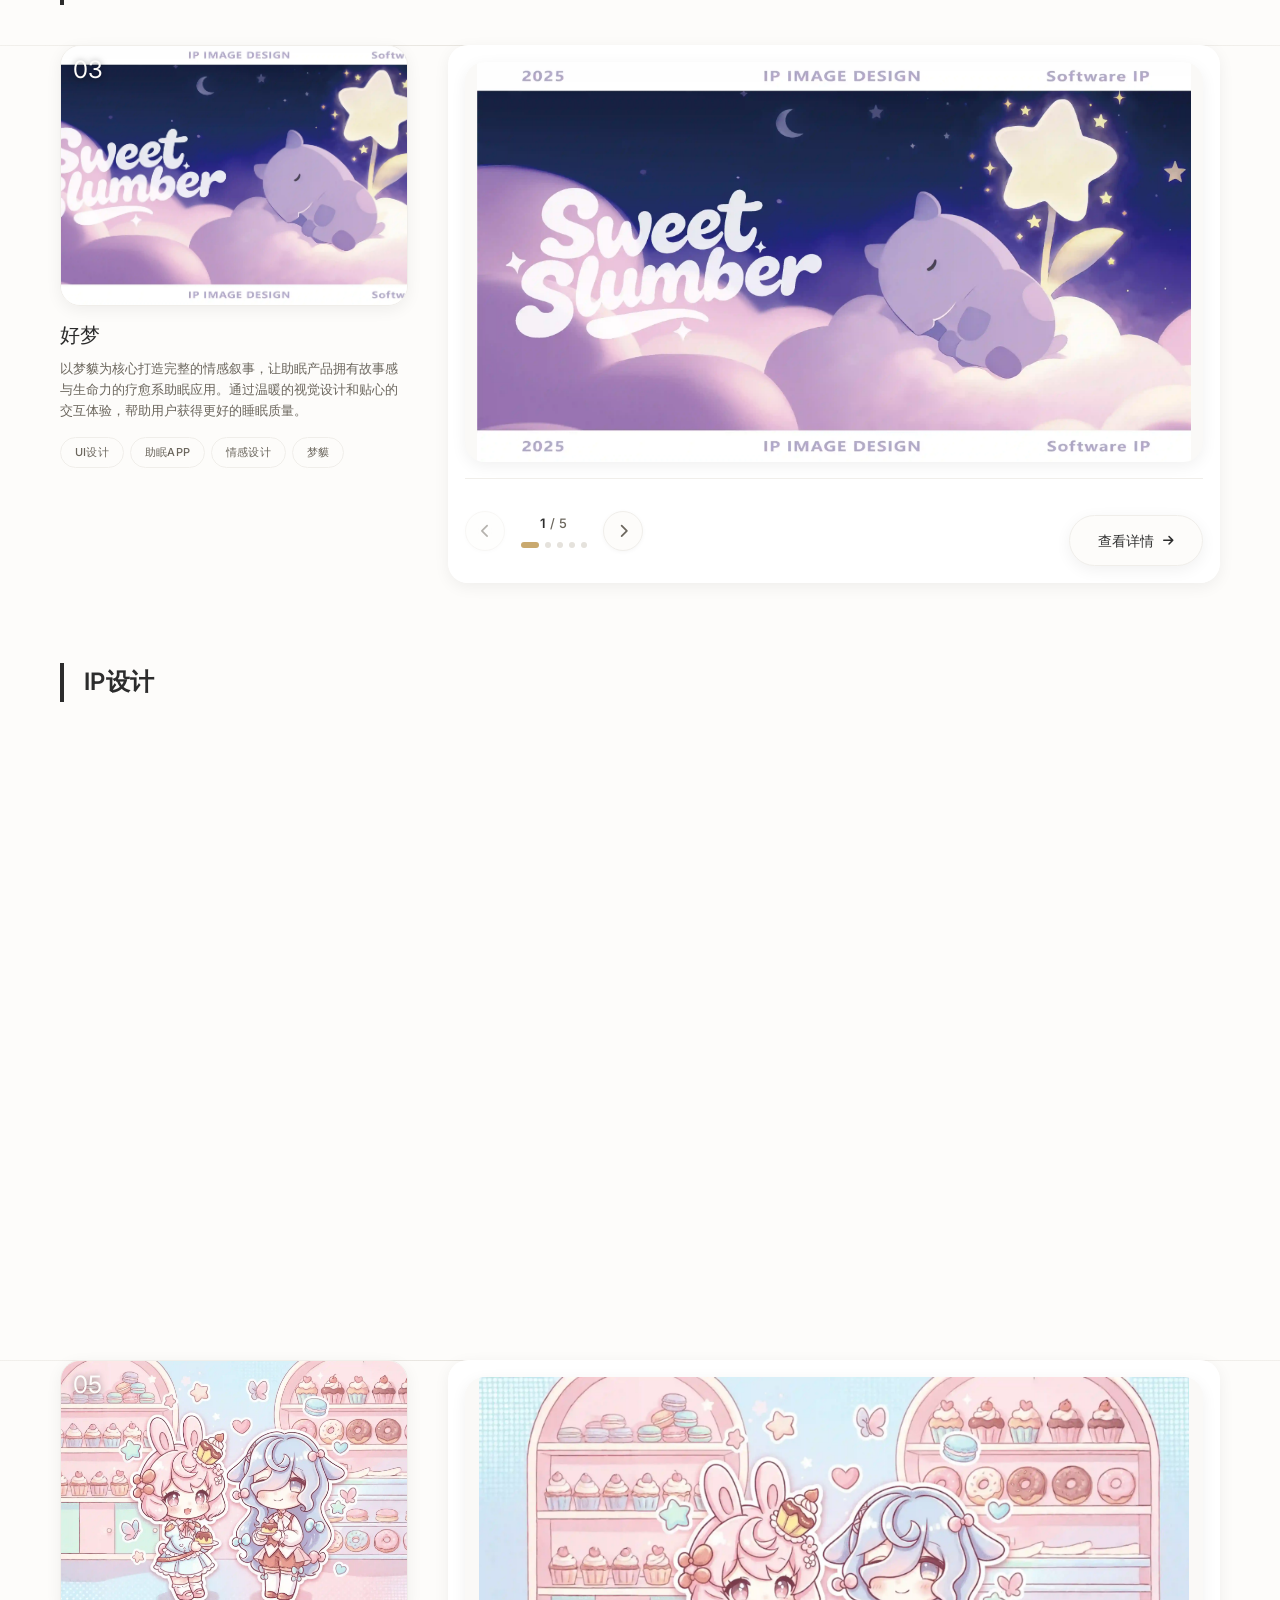
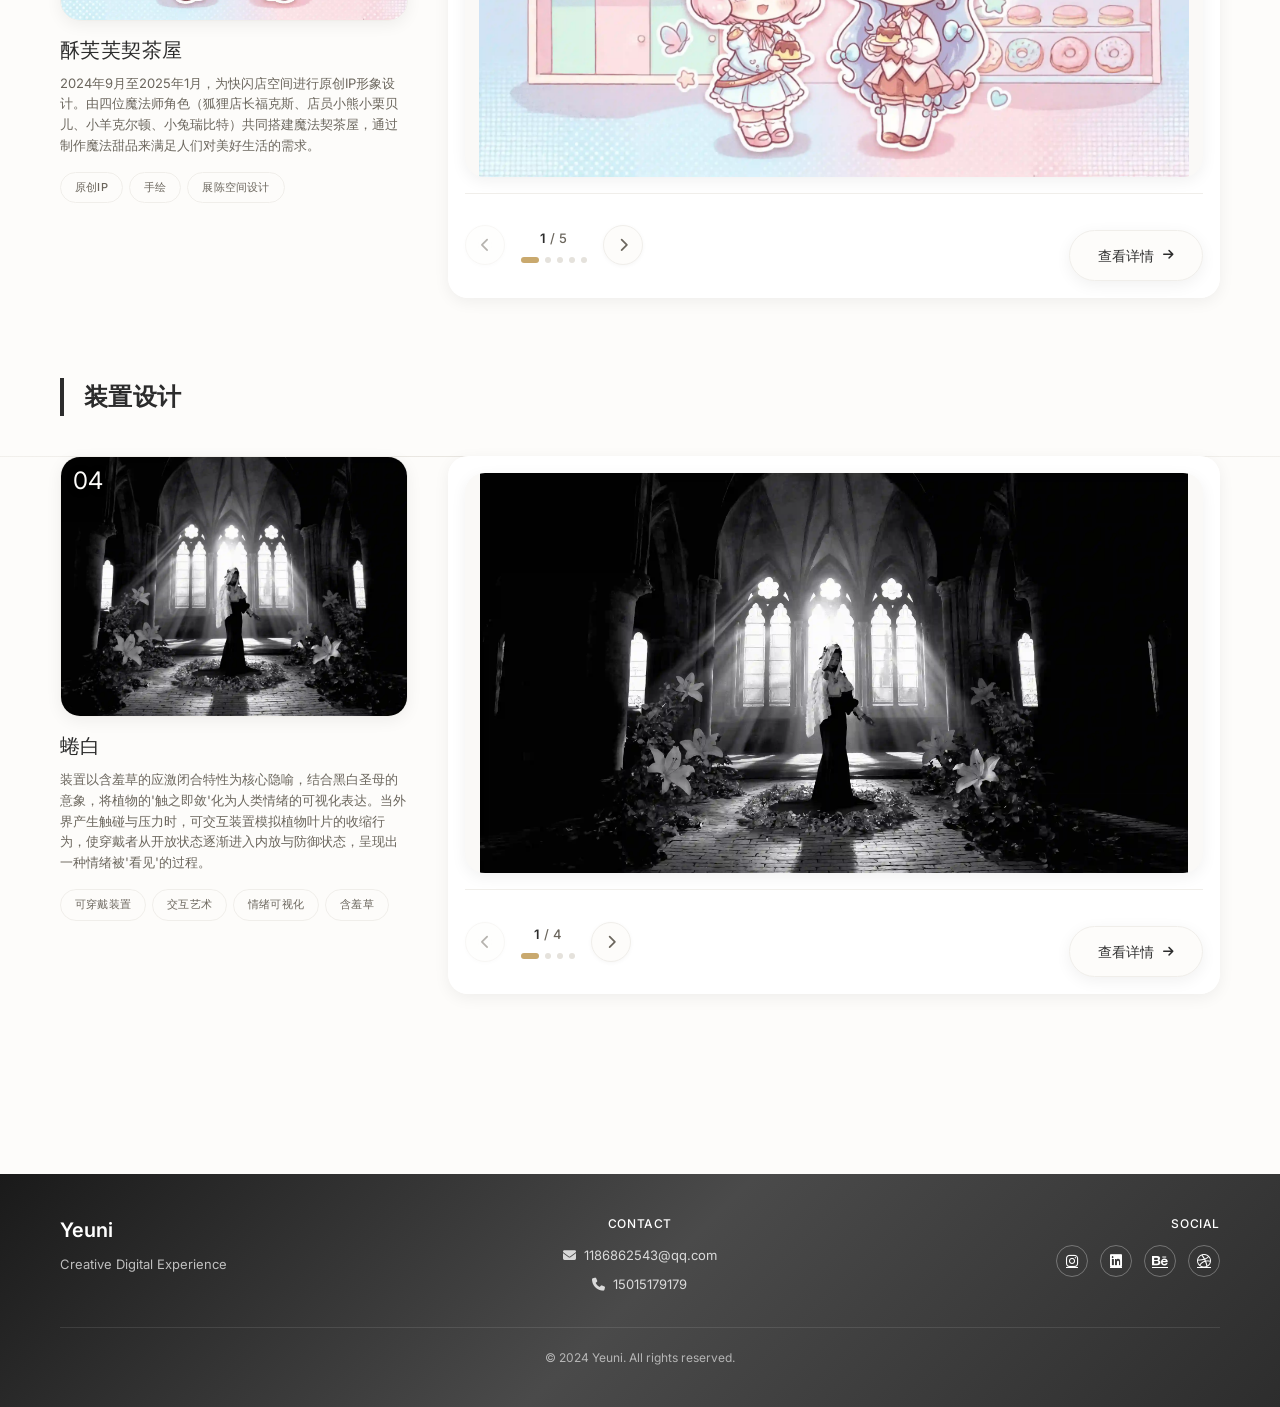
==== commit 9db248c3: "Add files via upload" ====
--- a/index.html
+++ b/index.html
@@ -49,7 +49,7 @@
                 <div class="about-left">
                     <div class="card photo-info-card">
                         <div class="profile-photo-wrapper">
-                            <img src="作品集png/证件照.jpg" alt="Yeuni" class="profile-photo">
+                            <img src="png/zjz.jpg" alt="Yeuni" class="profile-photo">
                             <div class="photo-border"></div>
                         </div>
                         <div class="info-section">
@@ -199,7 +199,7 @@
                     <!-- 左侧：项目信息 -->
                     <div class="project-info">
                         <div class="project-cover">
-                            <img src="作品集png/03-交互设计/4.png" alt="序数花园封面" loading="lazy">
+                            <img src="png/03jh/4.png" alt="序数花园封面" loading="lazy">
                             <div class="project-number">01</div>
                         </div>
                         <div class="project-details">
@@ -222,23 +222,23 @@
                         <div class="gallery-container" id="gallery-1">
                             <div class="gallery-track">
                                 <div class="gallery-slide">
-                                    <img src="作品集png/03-交互设计/4.png" alt="序数花园 - 项目封面">
+                                    <img src="png/03jh/4.png" alt="序数花园 - 项目封面">
                                     <div class="slide-caption">项目封面</div>
                                 </div>
                                 <div class="gallery-slide">
-                                    <img src="作品集png/03-交互设计/5.png" alt="序数花园 - 概念设计">
+                                    <img src="png/03jh/5.png" alt="序数花园 - 概念设计">
                                     <div class="slide-caption">概念设计</div>
                                 </div>
                                 <div class="gallery-slide">
-                                    <img src="作品集png/03-交互设计/6.png" alt="序数花园 - 交互效果">
+                                    <img src="png/03jh/6.png" alt="序数花园 - 交互效果">
                                     <div class="slide-caption">交互效果</div>
                                 </div>
                                 <div class="gallery-slide">
-                                    <img src="作品集png/03-交互设计/7.png" alt="序数花园 - 细节展示">
+                                    <img src="png/03jh/7.png" alt="序数花园 - 细节展示">
                                     <div class="slide-caption">细节展示</div>
                                 </div>
                                 <div class="gallery-slide">
-                                    <img src="作品集png/03-交互设计/8.png" alt="序数花园 - 最终效果">
+                                    <img src="png/03jh/8.png" alt="序数花园 - 最终效果">
                                     <div class="slide-caption">最终效果</div>
                                 </div>
                             </div>
@@ -282,7 +282,7 @@
                     <!-- 左侧：项目信息 -->
                     <div class="project-info">
                         <div class="project-cover">
-                            <img src="作品集png/05-UI设计/13.png" alt="好梦封面" loading="lazy">
+                            <img src="png/05ui/13.png" alt="好梦封面" loading="lazy">
                             <div class="project-number">03</div>
                         </div>
                         <div class="project-details">
@@ -302,23 +302,23 @@
                         <div class="gallery-container" id="gallery-3">
                             <div class="gallery-track">
                                 <div class="gallery-slide">
-                                    <img src="作品集png/05-UI设计/13.png" alt="好梦 - 项目封面">
+                                    <img src="png/05ui/13.png" alt="好梦 - 项目封面">
                                     <div class="slide-caption">项目封面</div>
                                 </div>
                                 <div class="gallery-slide">
-                                    <img src="作品集png/05-UI设计/14.png" alt="好梦 - 主界面设计">
+                                    <img src="png/05ui/14.png" alt="好梦 - 主界面设计">
                                     <div class="slide-caption">主界面设计</div>
                                 </div>
                                 <div class="gallery-slide">
-                                    <img src="作品集png/05-UI设计/15.png" alt="好梦 - 功能界面">
+                                    <img src="png/05ui/15.png" alt="好梦 - 功能界面">
                                     <div class="slide-caption">功能界面</div>
                                 </div>
                                 <div class="gallery-slide">
-                                    <img src="作品集png/05-UI设计/16.png" alt="好梦 - 交互流程">
+                                    <img src="png/05ui/16.png" alt="好梦 - 交互流程">
                                     <div class="slide-caption">交互流程</div>
                                 </div>
                                 <div class="gallery-slide">
-                                    <img src="作品集png/05-UI设计/17.png" alt="好梦 - 品牌设计">
+                                    <img src="png/05ui/17.png" alt="好梦 - 品牌设计">
                                     <div class="slide-caption">品牌设计</div>
                                 </div>
                             </div>
@@ -362,7 +362,7 @@
                     <!-- 左侧：项目信息 -->
                     <div class="project-info">
                         <div class="project-cover">
-                            <img src="作品集png/04-IP设计/狸塔塔/9.png" alt="狸塔塔封面" loading="lazy">
+                            <img src="png/04ip/litata/9.png" alt="狸塔塔封面" loading="lazy">
                             <div class="project-number">02</div>
                         </div>
                         <div class="project-details">
@@ -385,19 +385,19 @@
                         <div class="gallery-container" id="gallery-2">
                             <div class="gallery-track">
                                 <div class="gallery-slide">
-                                    <img src="作品集png/04-IP设计/狸塔塔/9.png" alt="狸塔塔 - 项目封面">
+                                    <img src="png/04ip/litata/9.png" alt="狸塔塔 - 项目封面">
                                     <div class="slide-caption">项目封面</div>
                                 </div>
                                 <div class="gallery-slide">
-                                    <img src="作品集png/04-IP设计/狸塔塔/10.png" alt="狸塔塔 - IP形象设计">
+                                    <img src="png/04ip/litata/10.png" alt="狸塔塔 - IP形象设计">
                                     <div class="slide-caption">IP形象设计</div>
                                 </div>
                                 <div class="gallery-slide">
-                                    <img src="作品集png/04-IP设计/狸塔塔/11.png" alt="狸塔塔 - 表情设计">
+                                    <img src="png/04ip/litata/11.png" alt="狸塔塔 - 表情设计">
                                     <div class="slide-caption">表情设计</div>
                                 </div>
                                 <div class="gallery-slide">
-                                    <img src="作品集png/04-IP设计/狸塔塔/12.png" alt="狸塔塔 - 应用场景">
+                                    <img src="png/04ip/litata/12.png" alt="狸塔塔 - 应用场景">
                                     <div class="slide-caption">应用场景</div>
                                 </div>
                             </div>
@@ -435,7 +435,7 @@
                     <!-- 左侧：项目信息 -->
                     <div class="project-info">
                         <div class="project-cover">
-                            <img src="作品集png/04-IP设计/Sofufu/1.png" alt="酥芙芙契茶屋封面" loading="lazy">
+                            <img src="png/04ip/Sofufu/1.png" alt="酥芙芙契茶屋封面" loading="lazy">
                             <div class="project-number">05</div>
                         </div>
                         <div class="project-details">
@@ -454,23 +454,23 @@
                         <div class="gallery-container" id="gallery-5">
                             <div class="gallery-track">
                                 <div class="gallery-slide">
-                                    <img src="作品集png/04-IP设计/Sofufu/1.png" alt="酥芙芙契茶屋 - 项目封面">
+                                    <img src="png/04ip/Sofufu/1.png" alt="酥芙芙契茶屋 - 项目封面">
                                     <div class="slide-caption">项目封面</div>
                                 </div>
                                 <div class="gallery-slide">
-                                    <img src="作品集png/04-IP设计/Sofufu/2.png" alt="酥芙芙契茶屋 - IP形象设计">
+                                    <img src="png/04ip/Sofufu/2.png" alt="酥芙芙契茶屋 - IP形象设计">
                                     <div class="slide-caption">IP形象设计</div>
                                 </div>
                                 <div class="gallery-slide">
-                                    <img src="作品集png/04-IP设计/Sofufu/3.png" alt="酥芙芙契茶屋 - 角色设定">
+                                    <img src="png/04ip/Sofufu/3.png" alt="酥芙芙契茶屋 - 角色设定">
                                     <div class="slide-caption">角色设定</div>
                                 </div>
                                 <div class="gallery-slide">
-                                    <img src="作品集png/04-IP设计/Sofufu/4.png" alt="酥芙芙契茶屋 - 展陈设计">
+                                    <img src="png/04ip/Sofufu/4.png" alt="酥芙芙契茶屋 - 展陈设计">
                                     <div class="slide-caption">展陈设计</div>
                                 </div>
                                 <div class="gallery-slide">
-                                    <img src="作品集png/04-IP设计/Sofufu/5.png" alt="酥芙芙契茶屋 - 应用场景">
+                                    <img src="png/04ip/Sofufu/5.png" alt="酥芙芙契茶屋 - 应用场景">
                                     <div class="slide-caption">应用场景</div>
                                 </div>
                             </div>
@@ -514,7 +514,7 @@
                     <!-- 左侧：项目信息 -->
                     <div class="project-info">
                         <div class="project-cover">
-                            <img src="作品集png/06-装置设计/装置 (1).png" alt="蜷白封面" loading="lazy">
+                            <img src="png/06zz/1.png" alt="蜷白封面" loading="lazy">
                             <div class="project-number">04</div>
                         </div>
                         <div class="project-details">
@@ -534,19 +534,19 @@
                         <div class="gallery-container" id="gallery-4">
                             <div class="gallery-track">
                                 <div class="gallery-slide">
-                                    <img src="作品集png/06-装置设计/装置 (1).png" alt="蜷白 - 项目封面">
+                                    <img src="png/06zz/1.png" alt="蜷白 - 项目封面">
                                     <div class="slide-caption">项目封面</div>
                                 </div>
                                 <div class="gallery-slide">
-                                    <img src="作品集png/06-装置设计/装置 (2).png" alt="蜷白 - 概念设计">
+                                    <img src="png/06zz/2.png" alt="蜷白 - 概念设计">
                                     <div class="slide-caption">概念设计</div>
                                 </div>
                                 <div class="gallery-slide">
-                                    <img src="作品集png/06-装置设计/装置 (3).png" alt="蜷白 - 装置细节">
+                                    <img src="png/06zz/3.png" alt="蜷白 - 装置细节">
                                     <div class="slide-caption">装置细节</div>
                                 </div>
                                 <div class="gallery-slide">
-                                    <img src="作品集png/06-装置设计/装置 (4).png" alt="蜷白 - 最终效果">
+                                    <img src="png/06zz/4.png" alt="蜷白 - 最终效果">
                                     <div class="slide-caption">最终效果</div>
                                 </div>
                             </div>
--- a/styles.css
+++ b/styles.css
@@ -133,7 +133,7 @@
     display: flex;
     align-items: center;
     justify-content: center;
-    background-image: url('作品集png/1.png');
+    background-image: url('png/01sy/1.png');
     background-size: cover;
     background-position: center;
     position: relative;
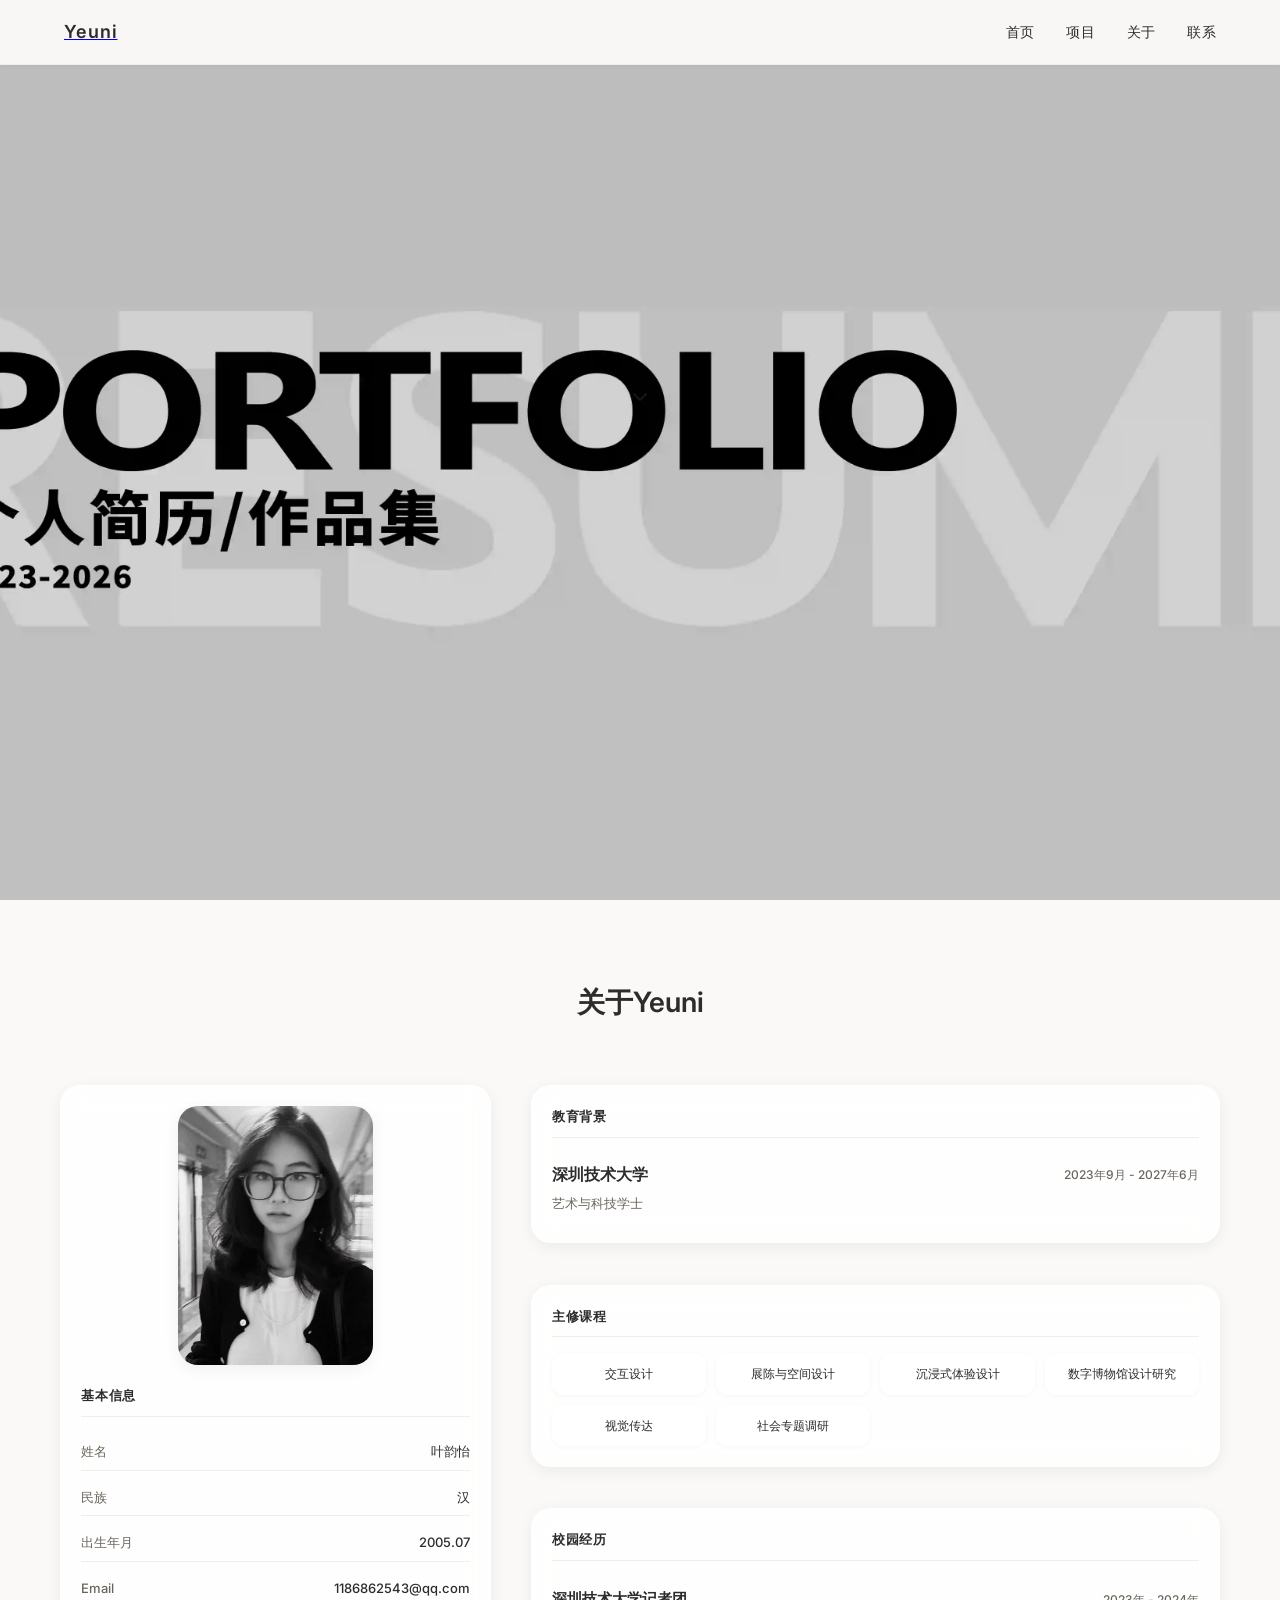
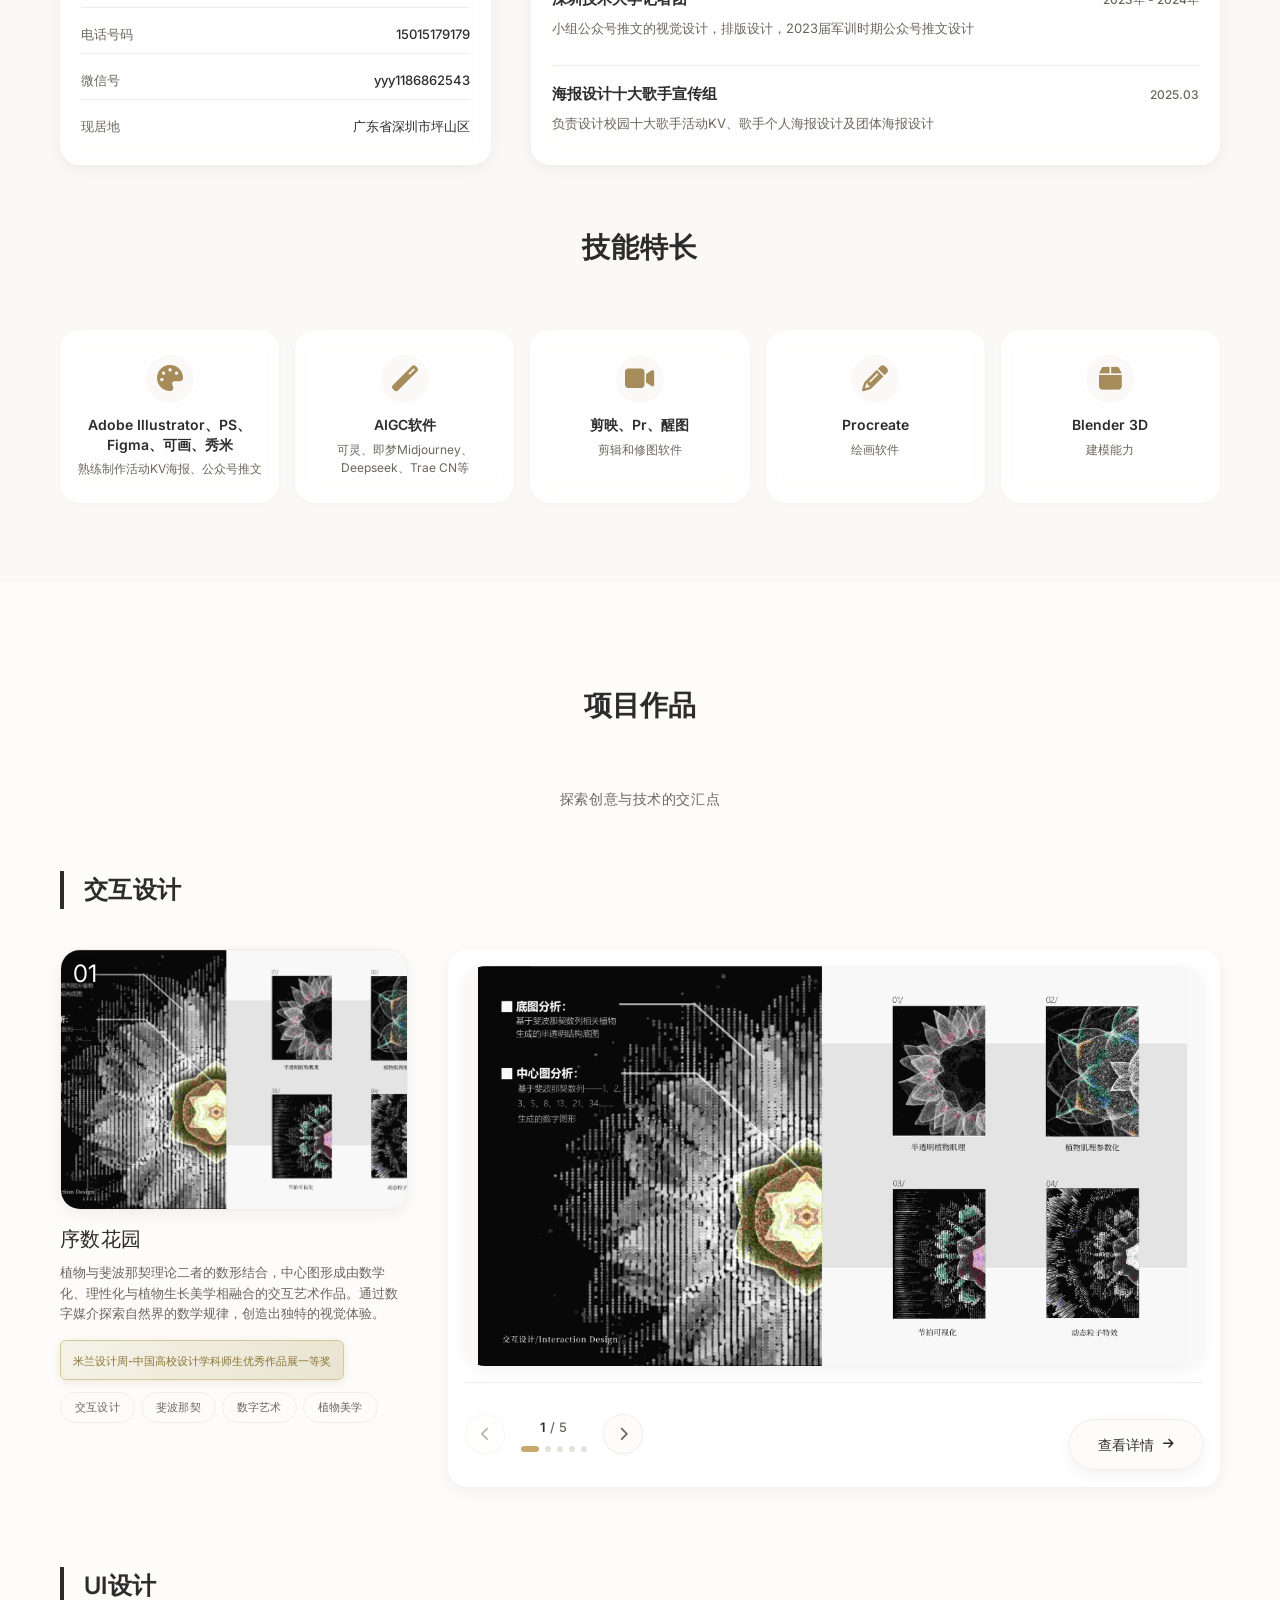
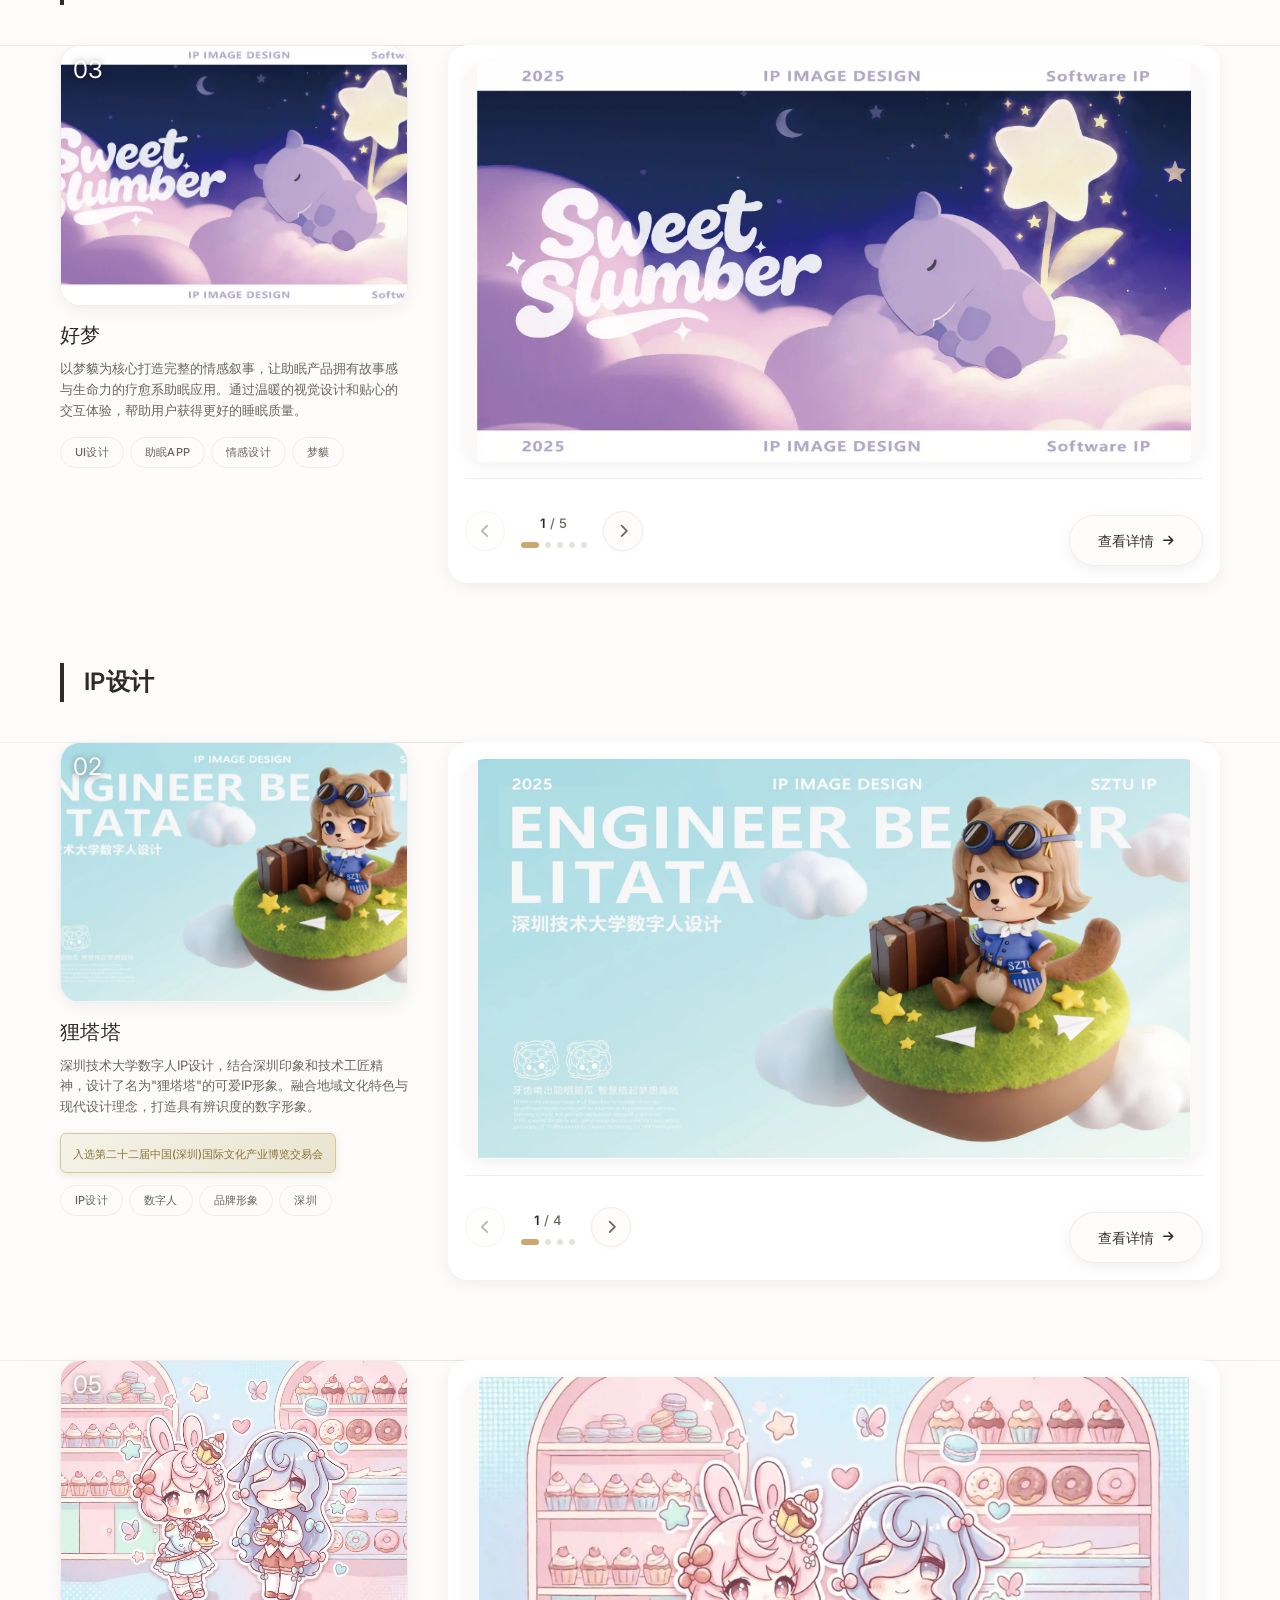
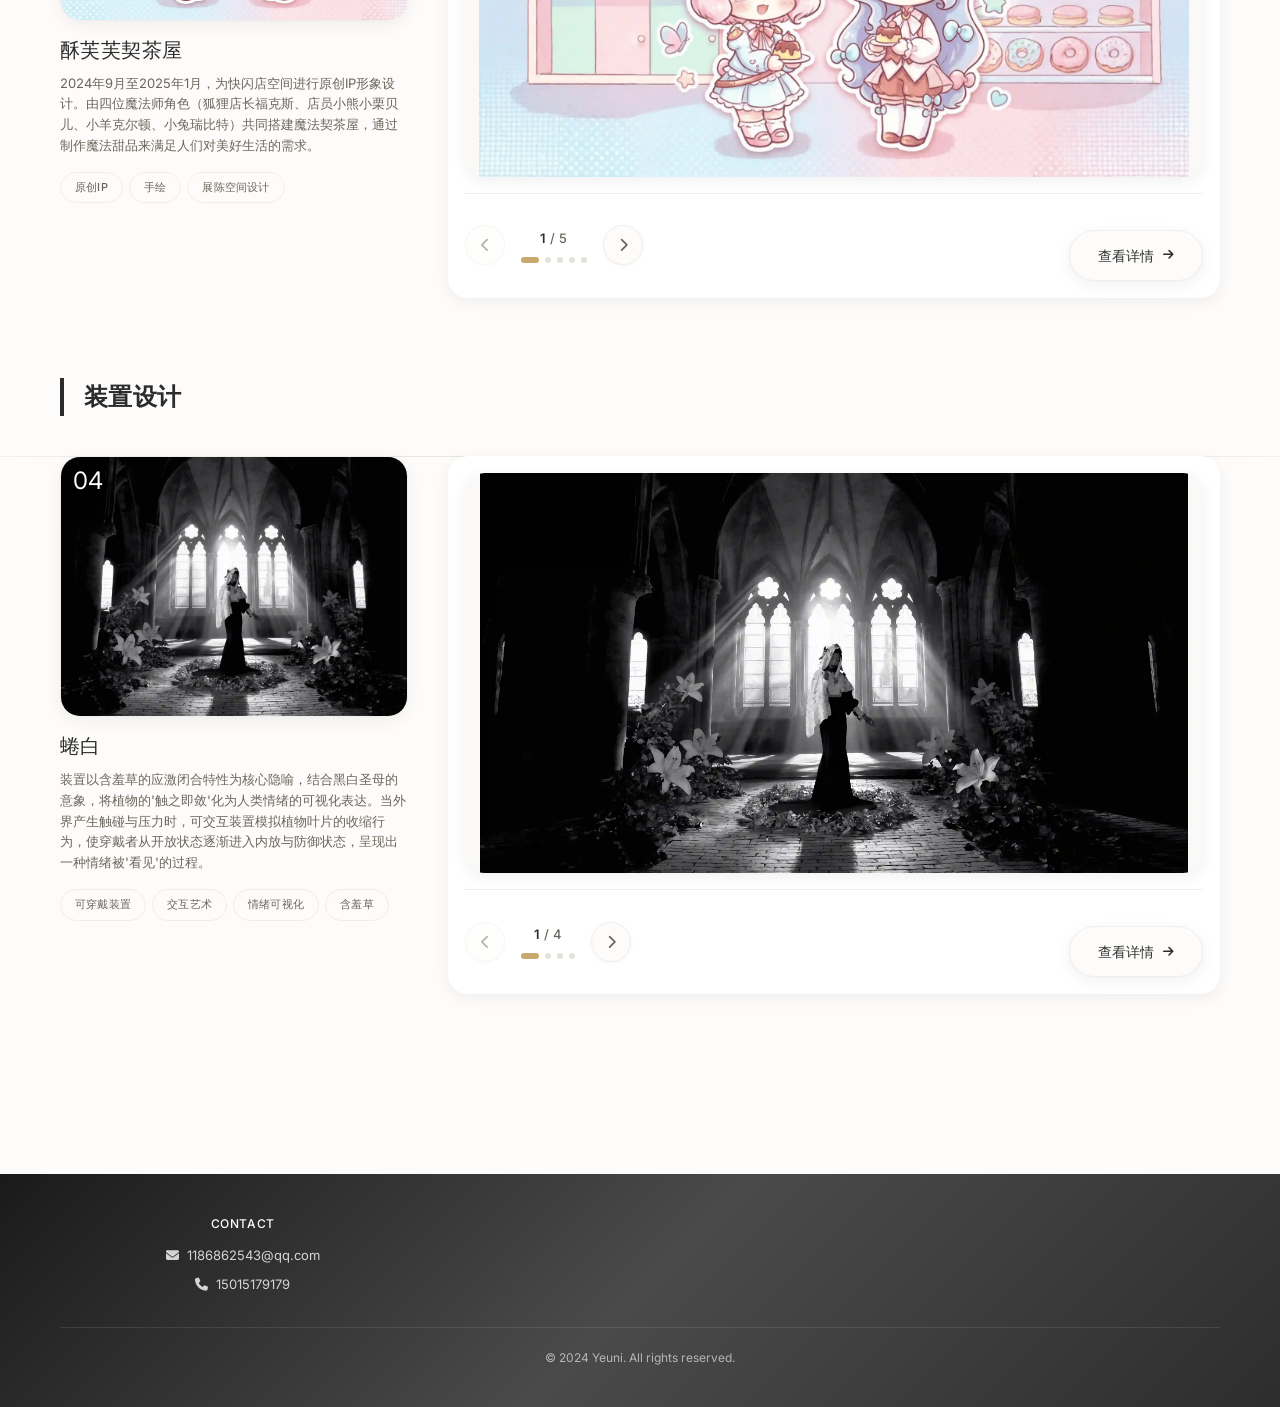
==== commit 41df9fa6: "Add files via upload" ====
--- a/index.html
+++ b/index.html
@@ -584,10 +584,6 @@
     <footer id="contact" class="footer">
         <div class="container">
             <div class="footer-content">
-                <div class="footer-brand">
-                    <span class="footer-logo">Yeuni</span>
-                    <p class="footer-description">Creative Digital Experience</p>
-                </div>
                 <div class="footer-contact">
                     <div class="footer-contact-title">Contact</div>
                     <div class="contact-list">
@@ -601,23 +597,6 @@
                         </a>
                     </div>
                 </div>
-                <div class="footer-social">
-                    <div class="footer-social-title">Social</div>
-                    <div class="footer-social-links">
-                        <a href="#" aria-label="Instagram">
-                            <i class="fab fa-instagram"></i>
-                        </a>
-                        <a href="#" aria-label="LinkedIn">
-                            <i class="fab fa-linkedin"></i>
-                        </a>
-                        <a href="#" aria-label="Behance">
-                            <i class="fab fa-behance"></i>
-                        </a>
-                        <a href="#" aria-label="Dribbble">
-                            <i class="fab fa-dribbble"></i>
-                        </a>
-                    </div>
-                </div>
             </div>
             <div class="footer-bottom">
                 <p>&copy; 2024 Yeuni. All rights reserved.</p>
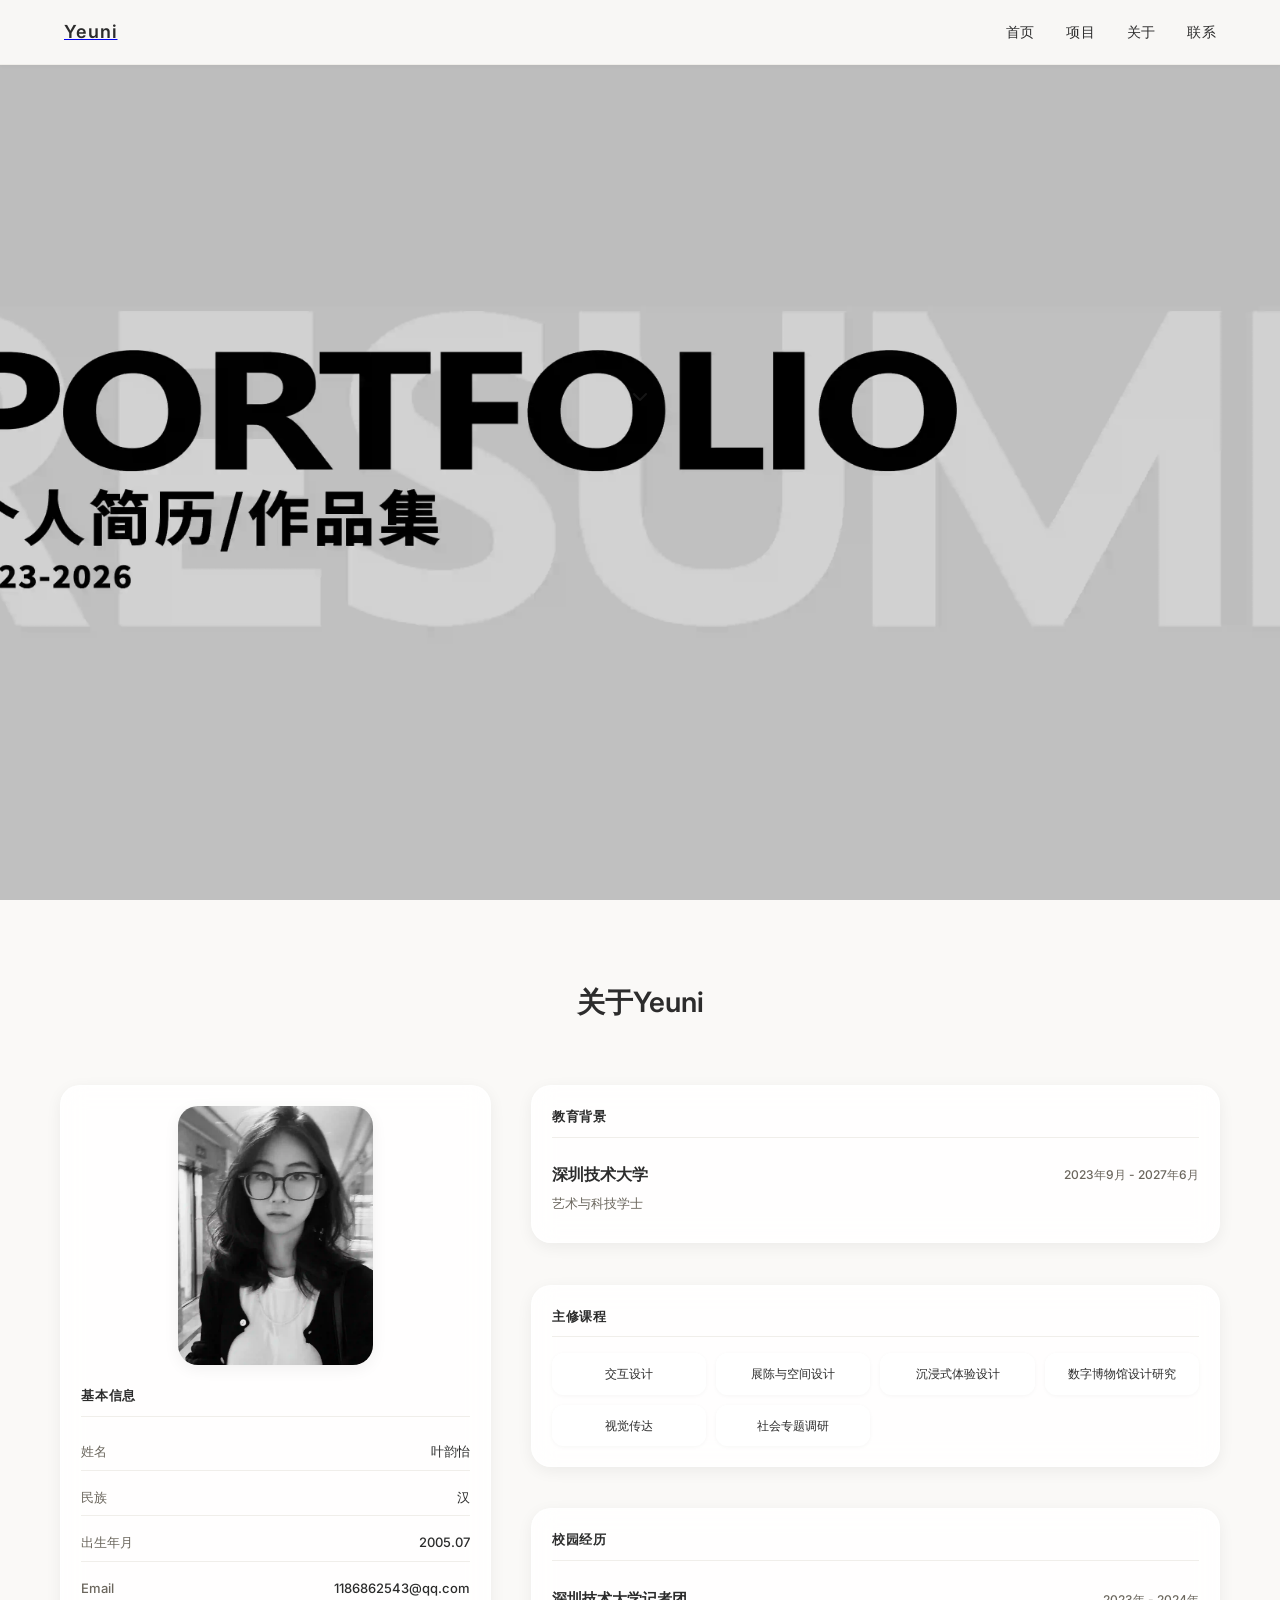
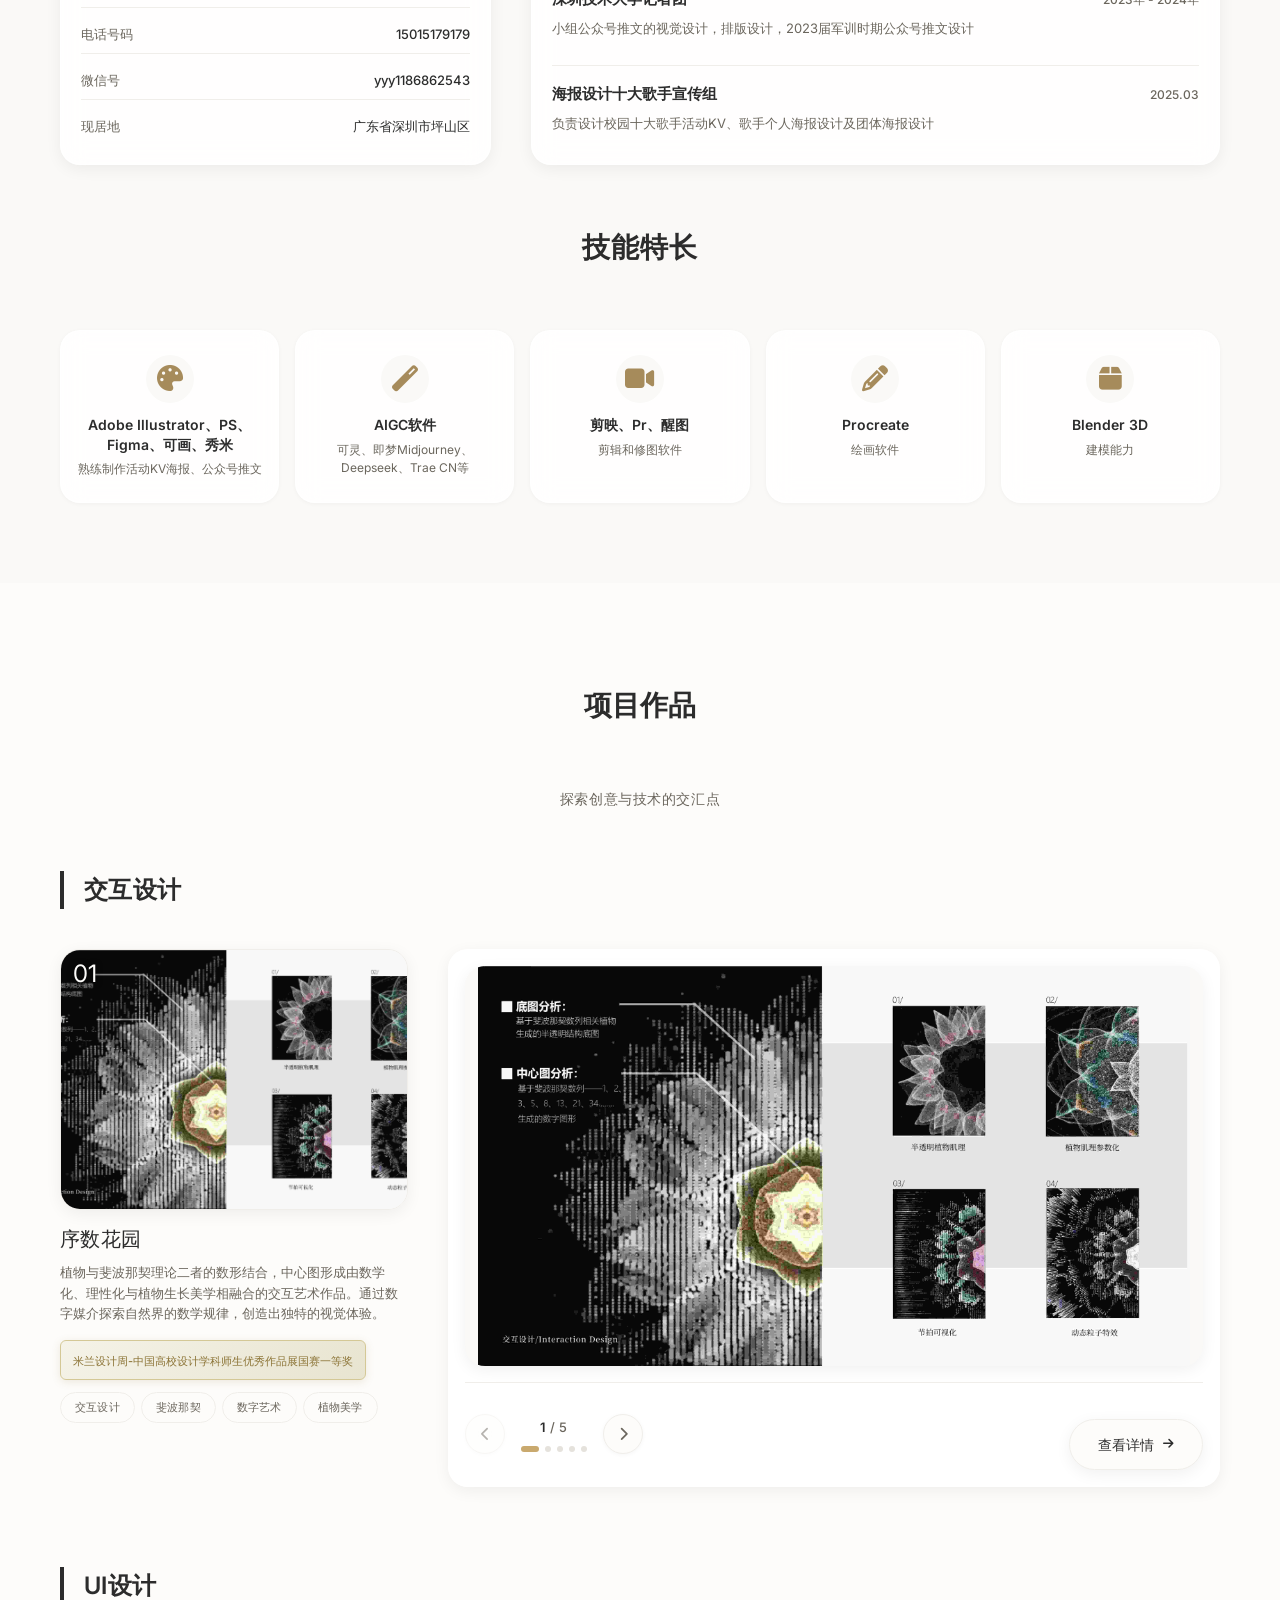
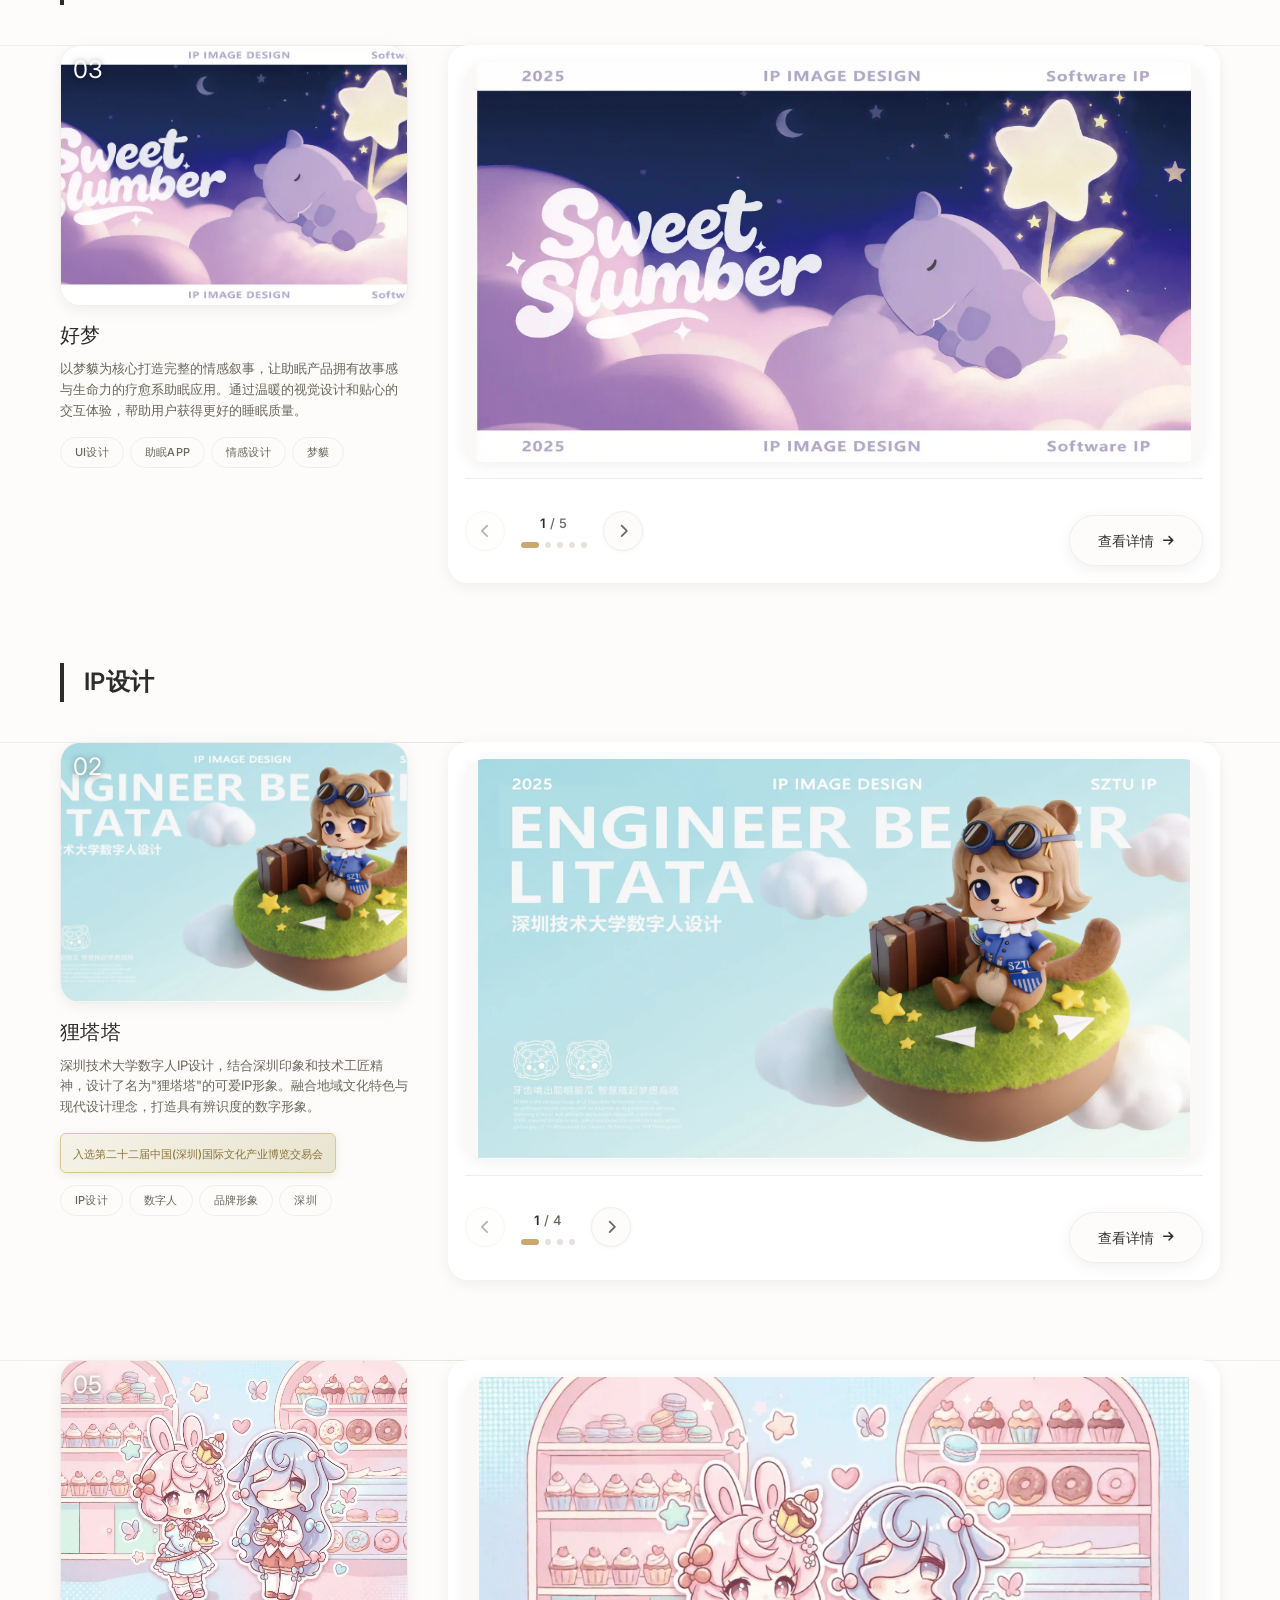
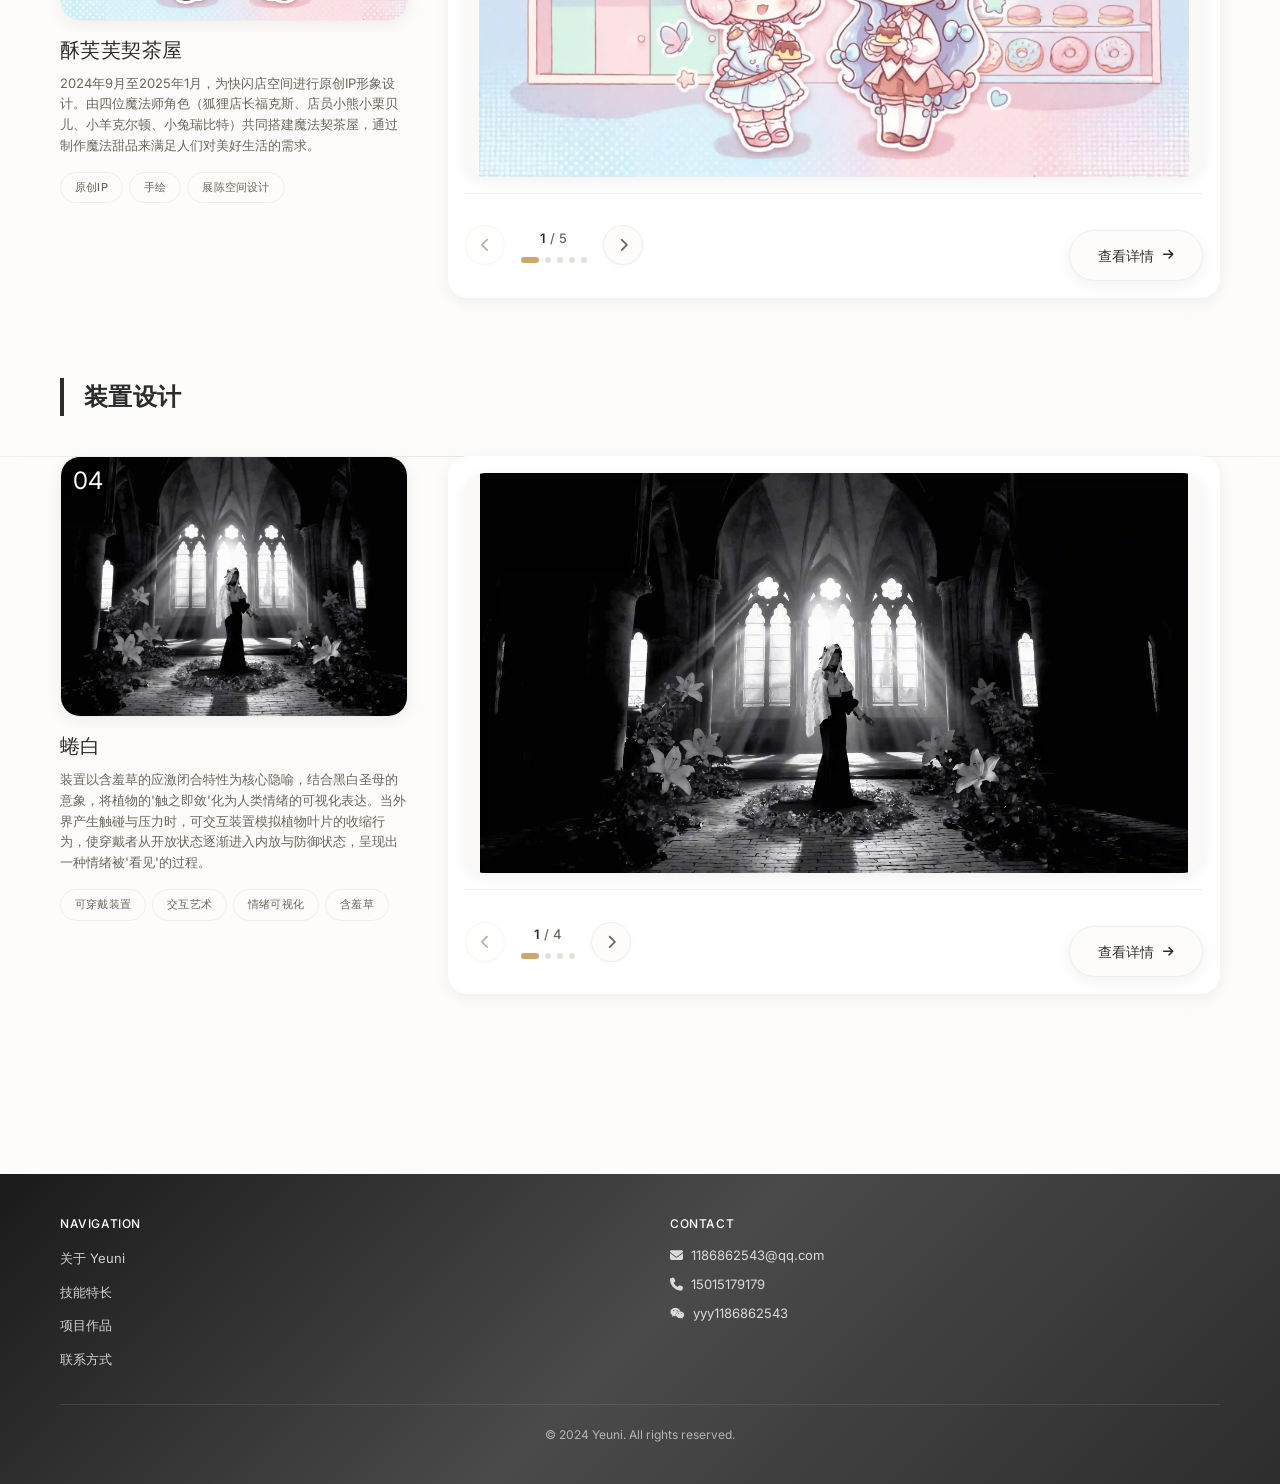
==== commit 91c3c5f3: "Add files via upload" ====
--- a/index.html
+++ b/index.html
@@ -206,7 +206,7 @@
                             <h3 class="project-name">序数花园</h3>
                             <p class="project-concept">植物与斐波那契理论二者的数形结合，中心图形成由数学化、理性化与植物生长美学相融合的交互艺术作品。通过数字媒介探索自然界的数学规律，创造出独特的视觉体验。</p>
                             <div class="project-award-badge">
-                                <span class="award-text">米兰设计周-中国高校设计学科师生优秀作品展一等奖</span>
+                                <span class="award-text">米兰设计周-中国高校设计学科师生优秀作品展国赛一等奖</span>
                             </div>
                             <div class="project-meta-tags">
                                 <span class="meta-tag">交互设计</span>
@@ -584,6 +584,15 @@
     <footer id="contact" class="footer">
         <div class="container">
             <div class="footer-content">
+                <div class="footer-nav">
+                    <div class="footer-nav-title">Navigation</div>
+                    <ul class="footer-nav-links">
+                        <li><a href="#about">关于 Yeuni</a></li>
+                        <li><a href="#skills">技能特长</a></li>
+                        <li><a href="#projects">项目作品</a></li>
+                        <li><a href="#contact">联系方式</a></li>
+                    </ul>
+                </div>
                 <div class="footer-contact">
                     <div class="footer-contact-title">Contact</div>
                     <div class="contact-list">
@@ -595,6 +604,10 @@
                             <i class="fas fa-phone"></i>
                             <span>15015179179</span>
                         </a>
+                        <div class="contact-item">
+                            <i class="fab fa-weixin"></i>
+                            <span>yyy1186862543</span>
+                        </div>
                     </div>
                 </div>
             </div>
--- a/styles.css
+++ b/styles.css
@@ -929,31 +929,55 @@
 }
 
 .footer-content {
-    display: grid;
-    grid-template-columns: repeat(3, 1fr);
-    gap: 32px;
+    display: flex;
+    justify-content: flex-start;
+    gap: 60px;
     margin-bottom: 32px;
 }
 
-.footer-brand {
+.footer-nav {
+    flex: 1;
+}
+
+.footer-contact {
+    flex: 1;
+}
+
+.footer-nav-title {
+    font-size: 12px;
+    font-weight: 500;
+    color: #ffffff;
+    text-transform: uppercase;
+    letter-spacing: 0.05em;
+    margin-bottom: 12px;
+}
+
+.footer-nav-links {
+    list-style: none;
+    padding: 0;
+    margin: 0;
+    display: flex;
+    flex-direction: column;
+    gap: 8px;
+}
+
+.footer-nav-links li {
+    margin: 0;
+}
+
+.footer-nav-links a {
+    color: rgba(255, 255, 255, 0.8);
+    text-decoration: none;
+    font-size: 13px;
+    transition: opacity var(--transition-fast);
+}
+
+.footer-nav-links a:hover {
+    opacity: 0.7;
+}
+
+.footer-contact {
     text-align: left;
-}
-
-.footer-logo {
-    font-size: 20px;
-    font-weight: 600;
-    color: #ffffff;
-    display: block;
-    margin-bottom: 8px;
-}
-
-.footer-description {
-    font-size: 13px;
-    color: rgba(255, 255, 255, 0.7);
-}
-
-.footer-contact {
-    text-align: center;
 }
 
 .footer-contact-title {
@@ -974,7 +998,7 @@
 .contact-item {
     display: flex;
     align-items: center;
-    justify-content: center;
+    justify-content: flex-start;
     gap: 8px;
     color: rgba(255, 255, 255, 0.8);
     text-decoration: none;
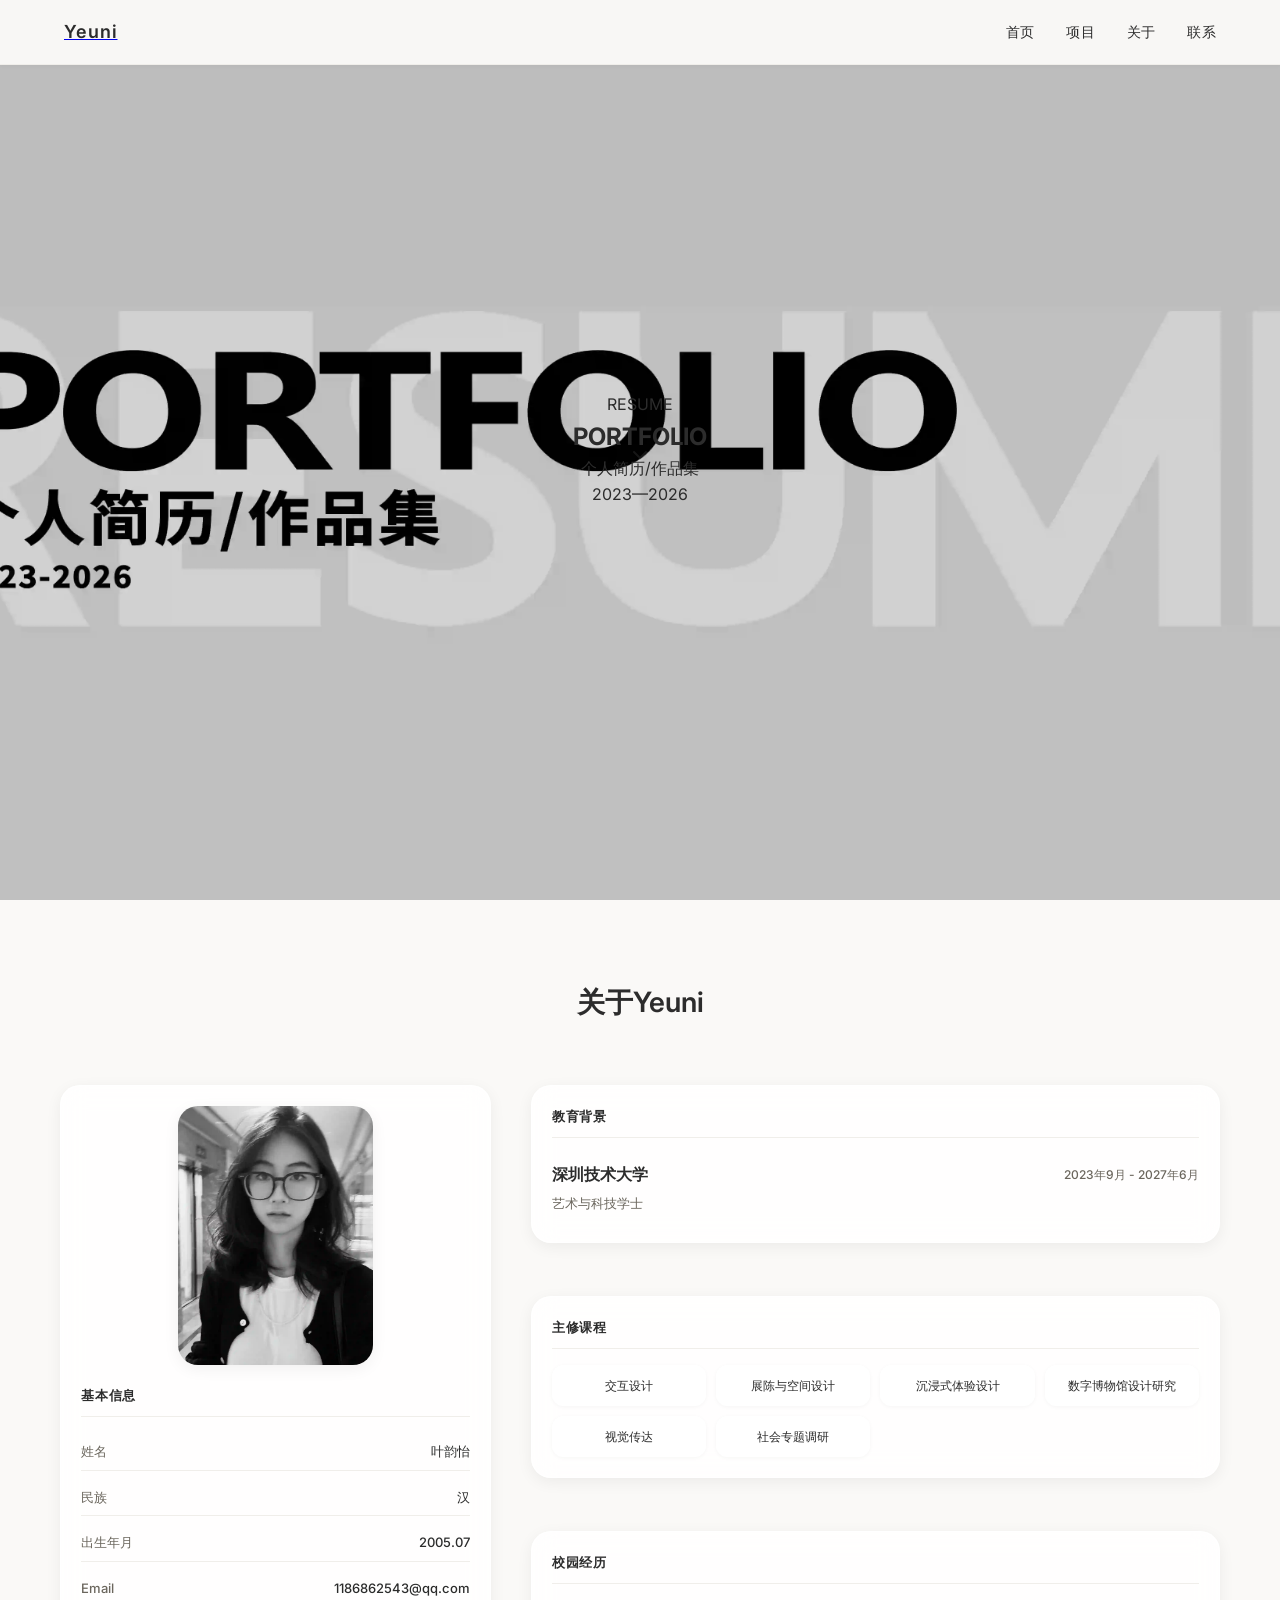
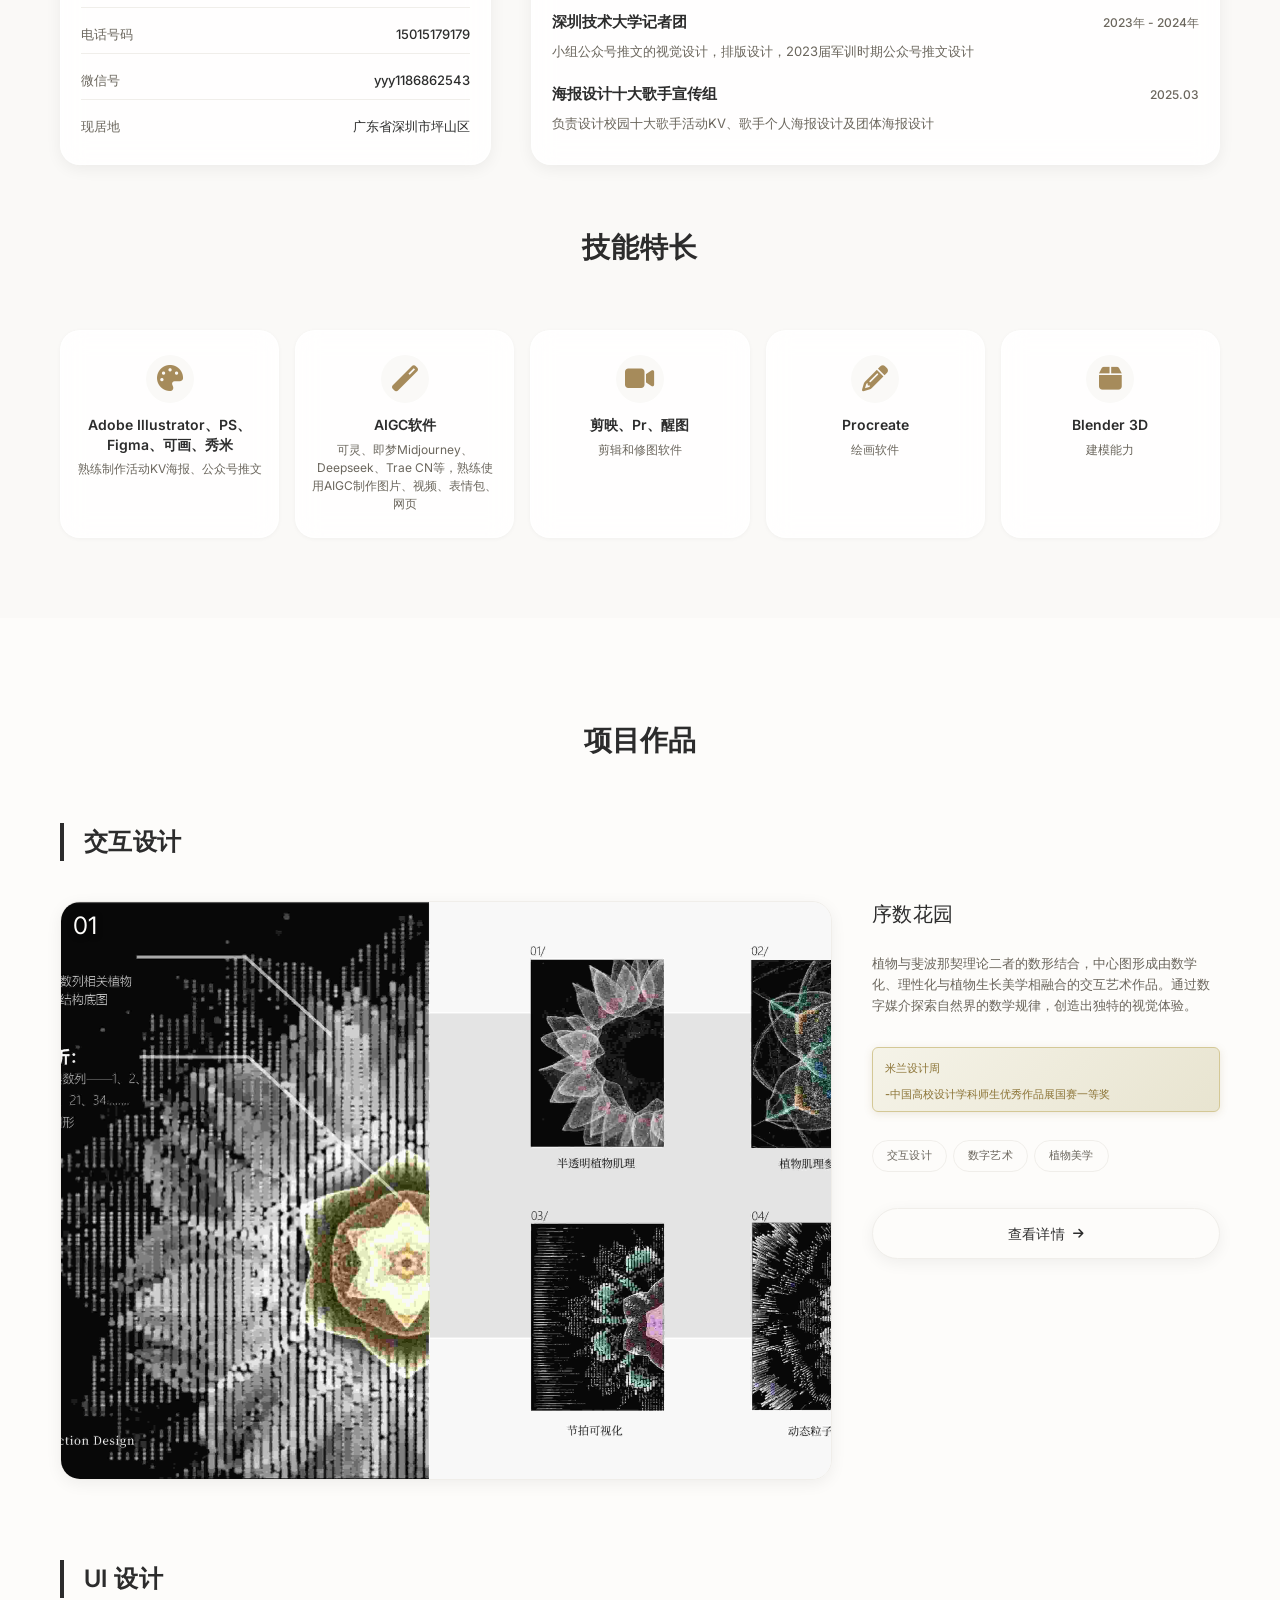
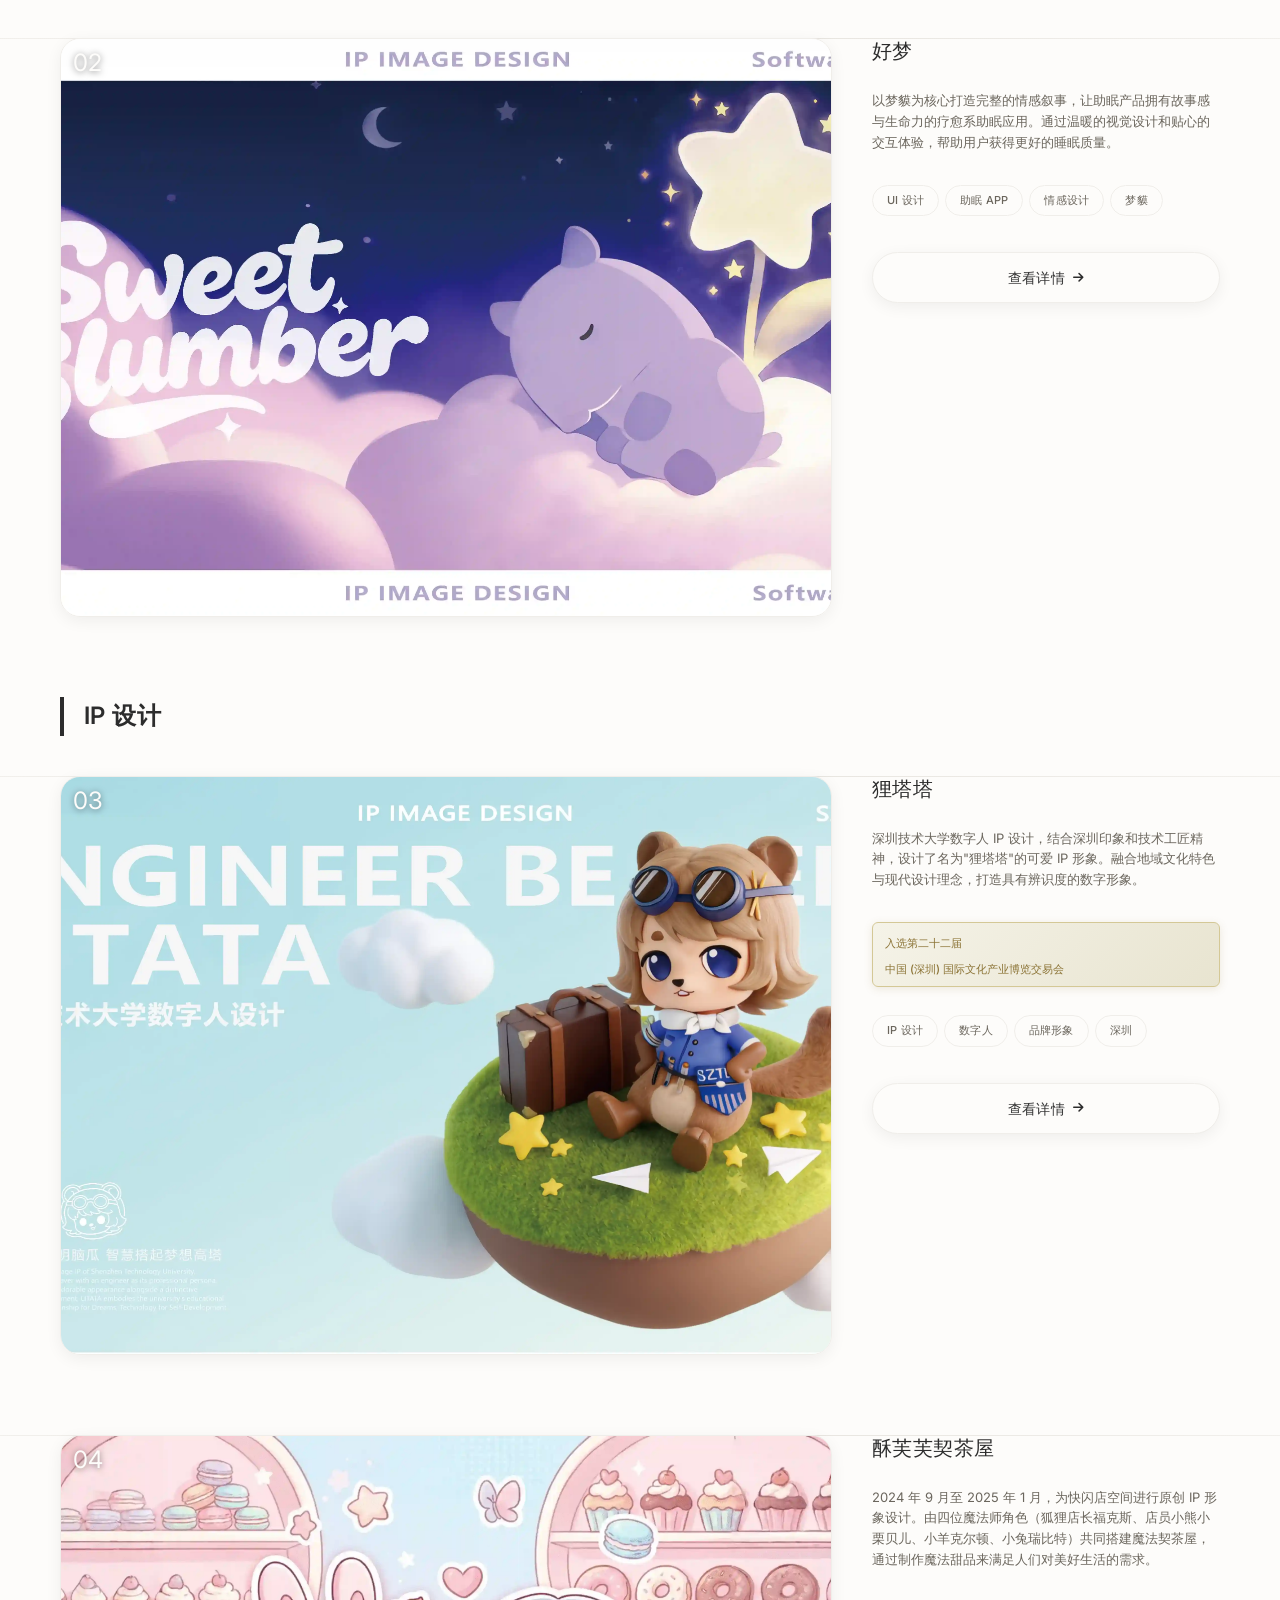
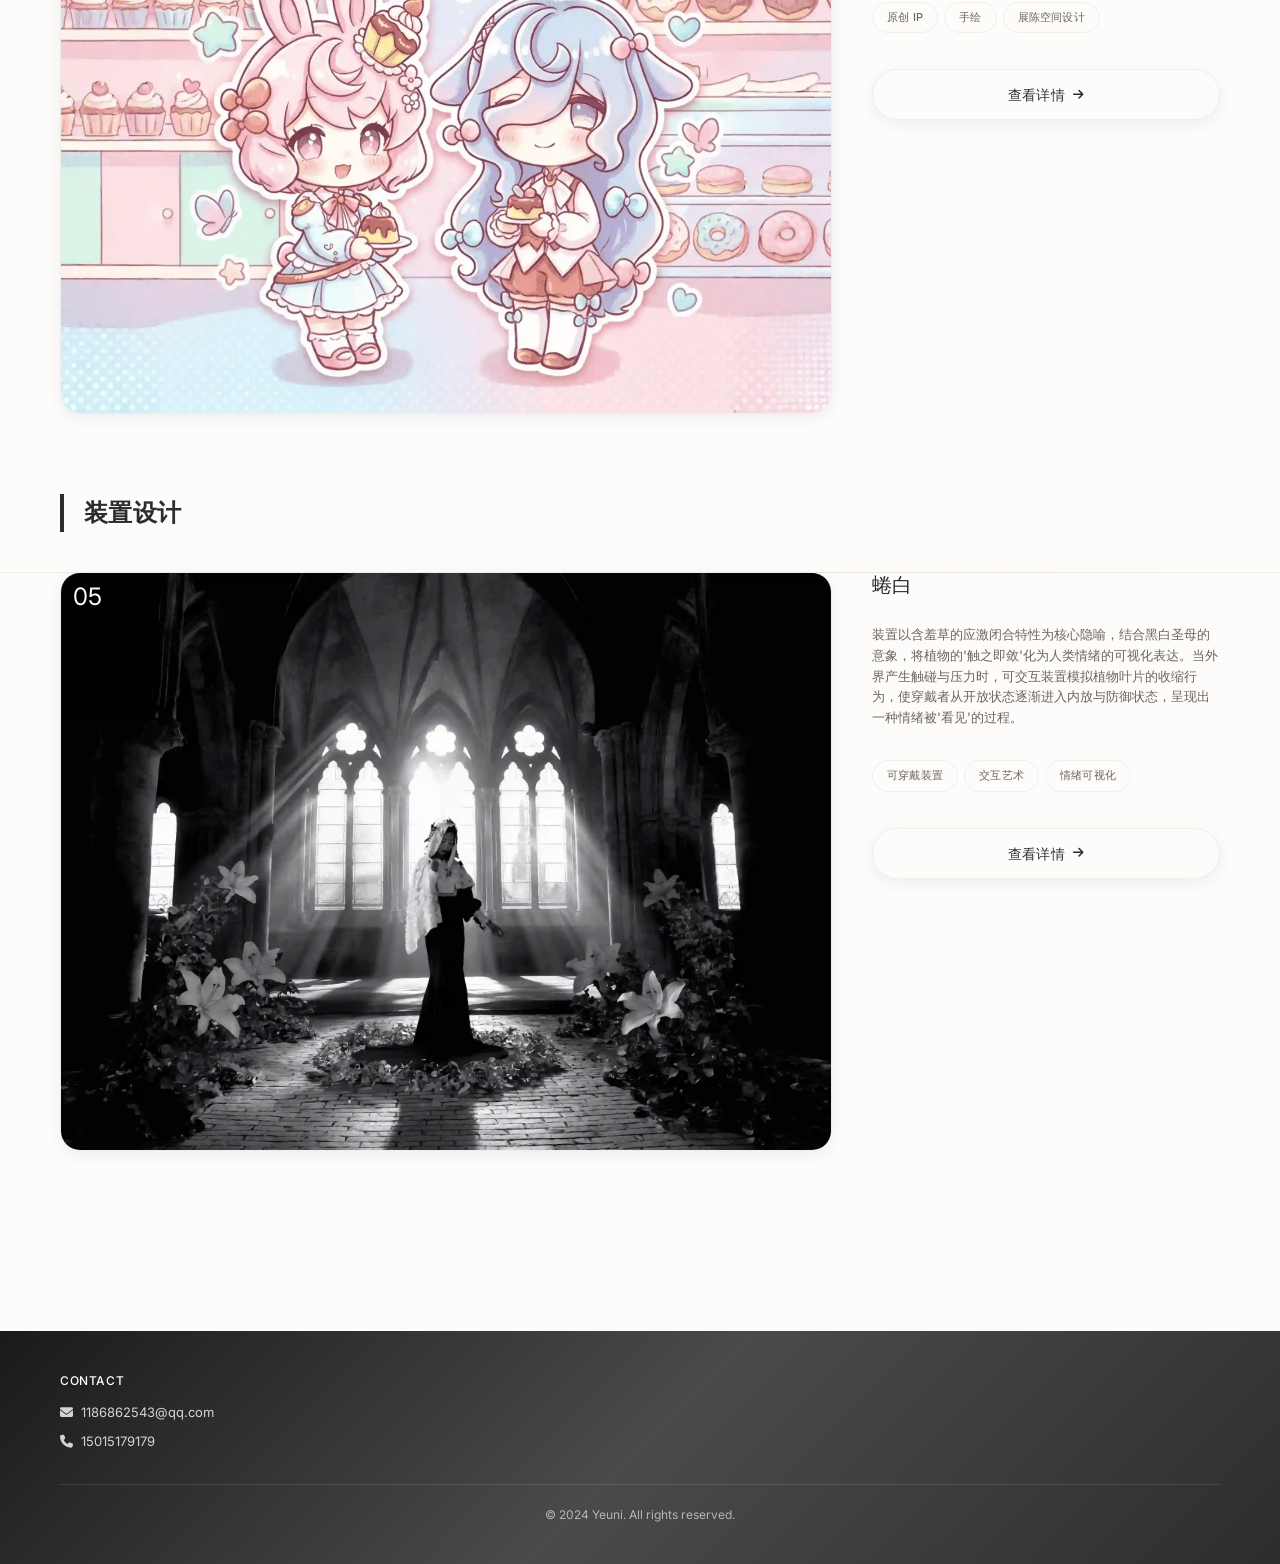
==== commit 76274159: "Add files via upload" ====
--- a/index.html
+++ b/index.html
@@ -32,6 +32,12 @@
     <!-- 首屏区域 -->
     <section id="home" class="hero">
         <div class="hero-content">
+            <div class="hero-text">
+                <span class="hero-resume">RESUME</span>
+                <h1 class="hero-title">PORTFOLIO</h1>
+                <p class="hero-subtitle">个人简历/作品集</p>
+                <p class="hero-year">2023—2026</p>
+            </div>
             <div class="scroll-indicator">
                 <i class="fas fa-chevron-down"></i>
             </div>
@@ -125,6 +131,9 @@
                             </div>
                             <p class="experience-role">小组公众号推文的视觉设计，排版设计，2023届军训时期公众号推文设计</p>
                         </div>
+                        
+                        <div class="experience-divider"></div>
+                        
                         <div class="experience-item">
                             <div class="experience-header">
                                 <h4>海报设计十大歌手宣传组</h4>
@@ -152,7 +161,7 @@
                             <i class="fas fa-magic"></i>
                         </div>
                         <span class="skill-name">AIGC软件</span>
-                        <p class="skill-desc">可灵、即梦Midjourney、Deepseek、Trae CN等</p>
+                        <p class="skill-desc">可灵、即梦Midjourney、Deepseek、Trae CN等，熟练使用AIGC制作图片、视频、表情包、网页</p>
                     </div>
                     <div class="skill-item">
                         <div class="skill-icon">
@@ -185,7 +194,6 @@
         <div class="container">
             <div class="section-header">
                 <h2 class="section-title">项目作品</h2>
-                <p class="section-subtitle">探索创意与技术的交汇点</p>
             </div>
             
             <!-- 交互设计分类 -->
@@ -196,385 +204,152 @@
             <!-- 项目1：序数花园 -->
             <article class="project-showcase" data-project="1">
                 <div class="project-layout">
-                    <!-- 左侧：项目信息 -->
+                    <!-- 封面图片 -->
+                    <div class="project-cover">
+                        <img src="png/03jh/4.png" alt="序数花园封面" loading="lazy">
+                        <div class="project-number">01</div>
+                    </div>
+                    <!-- 项目信息 -->
                     <div class="project-info">
-                        <div class="project-cover">
-                            <img src="png/03jh/4.png" alt="序数花园封面" loading="lazy">
-                            <div class="project-number">01</div>
-                        </div>
-                        <div class="project-details">
-                            <h3 class="project-name">序数花园</h3>
-                            <p class="project-concept">植物与斐波那契理论二者的数形结合，中心图形成由数学化、理性化与植物生长美学相融合的交互艺术作品。通过数字媒介探索自然界的数学规律，创造出独特的视觉体验。</p>
-                            <div class="project-award-badge">
-                                <span class="award-text">米兰设计周-中国高校设计学科师生优秀作品展国赛一等奖</span>
-                            </div>
-                            <div class="project-meta-tags">
-                                <span class="meta-tag">交互设计</span>
-                                <span class="meta-tag">斐波那契</span>
-                                <span class="meta-tag">数字艺术</span>
-                                <span class="meta-tag">植物美学</span>
-                            </div>
-                        </div>
-                    </div>
-                    
-                    <!-- 右侧：图片滑动展示 -->
-                    <div class="project-gallery">
-                        <div class="gallery-container" id="gallery-1">
-                            <div class="gallery-track">
-                                <div class="gallery-slide">
-                                    <img src="png/03jh/4.png" alt="序数花园 - 项目封面">
-                                    <div class="slide-caption">项目封面</div>
-                                </div>
-                                <div class="gallery-slide">
-                                    <img src="png/03jh/5.png" alt="序数花园 - 概念设计">
-                                    <div class="slide-caption">概念设计</div>
-                                </div>
-                                <div class="gallery-slide">
-                                    <img src="png/03jh/6.png" alt="序数花园 - 交互效果">
-                                    <div class="slide-caption">交互效果</div>
-                                </div>
-                                <div class="gallery-slide">
-                                    <img src="png/03jh/7.png" alt="序数花园 - 细节展示">
-                                    <div class="slide-caption">细节展示</div>
-                                </div>
-                                <div class="gallery-slide">
-                                    <img src="png/03jh/8.png" alt="序数花园 - 最终效果">
-                                    <div class="slide-caption">最终效果</div>
-                                </div>
-                            </div>
-                        </div>
-                        <div class="gallery-controls">
-                            <div class="gallery-controls-center">
-                                <button class="gallery-btn prev" data-gallery="1" aria-label="上一张">
-                                    <i class="fas fa-chevron-left"></i>
-                                </button>
-                                <div class="gallery-indicator">
-                                    <div class="gallery-counter" data-gallery="1"><span>1</span> / 5</div>
-                                    <div class="gallery-dots" data-gallery="1">
-                                        <span class="dot active"></span>
-                                        <span class="dot"></span>
-                                        <span class="dot"></span>
-                                        <span class="dot"></span>
-                                        <span class="dot"></span>
-                                    </div>
-                                </div>
-                                <button class="gallery-btn next" data-gallery="1" aria-label="下一张">
-                                    <i class="fas fa-chevron-right"></i>
-                                </button>
-                            </div>
-                            <a href="project-detail.html?id=1" class="view-detail-btn gallery-view-btn">
-                                <span>查看详情</span>
-                                <i class="fas fa-arrow-right"></i>
-                            </a>
-                        </div>
+                        <h3 class="project-name">序数花园</h3>
+                        <p class="project-concept">植物与斐波那契理论二者的数形结合，中心图形成由数学化、理性化与植物生长美学相融合的交互艺术作品。通过数字媒介探索自然界的数学规律，创造出独特的视觉体验。</p>
+                        <div class="project-award-badge">
+                            <span class="award-text">米兰设计周</span>
+                            <br>
+                            <span class="award-text">-中国高校设计学科师生优秀作品展国赛一等奖</span>
+                        </div>
+                        <div class="project-meta-tags">
+                            <span class="meta-tag">交互设计</span>
+                            <span class="meta-tag">数字艺术</span>
+                            <span class="meta-tag">植物美学</span>
+                        </div>
+                        <a href="project-detail.html?id=1" class="view-detail-btn">
+                            <span>查看详情</span>
+                            <i class="fas fa-arrow-right"></i>
+                        </a>
                     </div>
                 </div>
             </article>
 
-            <!-- UI设计分类 -->
-            <div class="project-category">
-                <h3 class="category-title">UI设计</h3>
-            </div>
-
-            <!-- 项目3：好梦 -->
-            <article class="project-showcase" data-project="3">
-                <div class="project-layout">
-                    <!-- 左侧：项目信息 -->
-                    <div class="project-info">
-                        <div class="project-cover">
-                            <img src="png/05ui/13.png" alt="好梦封面" loading="lazy">
-                            <div class="project-number">03</div>
-                        </div>
-                        <div class="project-details">
-                            <h3 class="project-name">好梦</h3>
-                            <p class="project-concept">以梦貘为核心打造完整的情感叙事，让助眠产品拥有故事感与生命力的疗愈系助眠应用。通过温暖的视觉设计和贴心的交互体验，帮助用户获得更好的睡眠质量。</p>
-                            <div class="project-meta-tags">
-                                <span class="meta-tag">UI设计</span>
-                                <span class="meta-tag">助眠APP</span>
-                                <span class="meta-tag">情感设计</span>
-                                <span class="meta-tag">梦貘</span>
-                            </div>
-                        </div>
-                    </div>
-                    
-                    <!-- 右侧：图片滑动展示 -->
-                    <div class="project-gallery">
-                        <div class="gallery-container" id="gallery-3">
-                            <div class="gallery-track">
-                                <div class="gallery-slide">
-                                    <img src="png/05ui/13.png" alt="好梦 - 项目封面">
-                                    <div class="slide-caption">项目封面</div>
-                                </div>
-                                <div class="gallery-slide">
-                                    <img src="png/05ui/14.png" alt="好梦 - 主界面设计">
-                                    <div class="slide-caption">主界面设计</div>
-                                </div>
-                                <div class="gallery-slide">
-                                    <img src="png/05ui/15.png" alt="好梦 - 功能界面">
-                                    <div class="slide-caption">功能界面</div>
-                                </div>
-                                <div class="gallery-slide">
-                                    <img src="png/05ui/16.png" alt="好梦 - 交互流程">
-                                    <div class="slide-caption">交互流程</div>
-                                </div>
-                                <div class="gallery-slide">
-                                    <img src="png/05ui/17.png" alt="好梦 - 品牌设计">
-                                    <div class="slide-caption">品牌设计</div>
-                                </div>
-                            </div>
-                        </div>
-                        <div class="gallery-controls">
-                            <div class="gallery-controls-center">
-                                <button class="gallery-btn prev" data-gallery="3" aria-label="上一张">
-                                    <i class="fas fa-chevron-left"></i>
-                                </button>
-                                <div class="gallery-indicator">
-                                    <div class="gallery-counter" data-gallery="3"><span>1</span> / 5</div>
-                                    <div class="gallery-dots" data-gallery="3">
-                                        <span class="dot active"></span>
-                                        <span class="dot"></span>
-                                        <span class="dot"></span>
-                                        <span class="dot"></span>
-                                        <span class="dot"></span>
-                                    </div>
-                                </div>
-                                <button class="gallery-btn next" data-gallery="3" aria-label="下一张">
-                                    <i class="fas fa-chevron-right"></i>
-                                </button>
-                            </div>
-                            <a href="project-detail.html?id=3" class="view-detail-btn gallery-view-btn">
-                                <span>查看详情</span>
-                                <i class="fas fa-arrow-right"></i>
-                            </a>
-                        </div>
-                    </div>
-                </div>
-            </article>
-
-            <!-- IP设计分类 -->
-            <div class="project-category">
-                <h3 class="category-title">IP设计</h3>
-            </div>
-
-            <!-- 项目2：狸塔塔 -->
-            <article class="project-showcase reverse" data-project="2">
-                <div class="project-layout">
-                    <!-- 左侧：项目信息 -->
-                    <div class="project-info">
-                        <div class="project-cover">
-                            <img src="png/04ip/litata/9.png" alt="狸塔塔封面" loading="lazy">
-                            <div class="project-number">02</div>
-                        </div>
-                        <div class="project-details">
-                            <h3 class="project-name">狸塔塔</h3>
-                            <p class="project-concept">深圳技术大学数字人IP设计，结合深圳印象和技术工匠精神，设计了名为"狸塔塔"的可爱IP形象。融合地域文化特色与现代设计理念，打造具有辨识度的数字形象。</p>
-                            <div class="project-award-badge">
-                                <span class="award-text">入选第二十二届中国(深圳)国际文化产业博览交易会</span>
-                            </div>
-                            <div class="project-meta-tags">
-                                <span class="meta-tag">IP设计</span>
-                                <span class="meta-tag">数字人</span>
-                                <span class="meta-tag">品牌形象</span>
-                                <span class="meta-tag">深圳</span>
-                            </div>
-                        </div>
-                    </div>
-                    
-                    <!-- 右侧：图片滑动展示 -->
-                    <div class="project-gallery">
-                        <div class="gallery-container" id="gallery-2">
-                            <div class="gallery-track">
-                                <div class="gallery-slide">
-                                    <img src="png/04ip/litata/9.png" alt="狸塔塔 - 项目封面">
-                                    <div class="slide-caption">项目封面</div>
-                                </div>
-                                <div class="gallery-slide">
-                                    <img src="png/04ip/litata/10.png" alt="狸塔塔 - IP形象设计">
-                                    <div class="slide-caption">IP形象设计</div>
-                                </div>
-                                <div class="gallery-slide">
-                                    <img src="png/04ip/litata/11.png" alt="狸塔塔 - 表情设计">
-                                    <div class="slide-caption">表情设计</div>
-                                </div>
-                                <div class="gallery-slide">
-                                    <img src="png/04ip/litata/12.png" alt="狸塔塔 - 应用场景">
-                                    <div class="slide-caption">应用场景</div>
-                                </div>
-                            </div>
-                        </div>
-                        <div class="gallery-controls">
-                            <div class="gallery-controls-center">
-                                <button class="gallery-btn prev" data-gallery="2" aria-label="上一张">
-                                    <i class="fas fa-chevron-left"></i>
-                                </button>
-                                <div class="gallery-indicator">
-                                    <div class="gallery-counter" data-gallery="2"><span>1</span> / 4</div>
-                                    <div class="gallery-dots" data-gallery="2">
-                                        <span class="dot active"></span>
-                                        <span class="dot"></span>
-                                        <span class="dot"></span>
-                                        <span class="dot"></span>
-                                    </div>
-                                </div>
-                                <button class="gallery-btn next" data-gallery="2" aria-label="下一张">
-                                    <i class="fas fa-chevron-right"></i>
-                                </button>
-                            </div>
-                            <a href="project-detail.html?id=2" class="view-detail-btn gallery-view-btn">
-                                <span>查看详情</span>
-                                <i class="fas fa-arrow-right"></i>
-                            </a>
-                        </div>
-                    </div>
-                </div>
-            </article>
-
-            <!-- 项目2-2：酥芙芙契茶屋 -->
-            <article class="project-showcase" data-project="5">
-                <div class="project-layout">
-                    <!-- 左侧：项目信息 -->
-                    <div class="project-info">
-                        <div class="project-cover">
-                            <img src="png/04ip/Sofufu/1.png" alt="酥芙芙契茶屋封面" loading="lazy">
-                            <div class="project-number">05</div>
-                        </div>
-                        <div class="project-details">
-                            <h3 class="project-name">酥芙芙契茶屋</h3>
-                            <p class="project-concept">2024年9月至2025年1月，为快闪店空间进行原创IP形象设计。由四位魔法师角色（狐狸店长福克斯、店员小熊小栗贝儿、小羊克尔顿、小兔瑞比特）共同搭建魔法契茶屋，通过制作魔法甜品来满足人们对美好生活的需求。</p>
-                            <div class="project-meta-tags">
-                                <span class="meta-tag">原创IP</span>
-                                <span class="meta-tag">手绘</span>
-                                <span class="meta-tag">展陈空间设计</span>
-                            </div>
-                        </div>
-                    </div>
-                    
-                    <!-- 右侧：图片滑动展示 -->
-                    <div class="project-gallery">
-                        <div class="gallery-container" id="gallery-5">
-                            <div class="gallery-track">
-                                <div class="gallery-slide">
-                                    <img src="png/04ip/Sofufu/1.png" alt="酥芙芙契茶屋 - 项目封面">
-                                    <div class="slide-caption">项目封面</div>
-                                </div>
-                                <div class="gallery-slide">
-                                    <img src="png/04ip/Sofufu/2.png" alt="酥芙芙契茶屋 - IP形象设计">
-                                    <div class="slide-caption">IP形象设计</div>
-                                </div>
-                                <div class="gallery-slide">
-                                    <img src="png/04ip/Sofufu/3.png" alt="酥芙芙契茶屋 - 角色设定">
-                                    <div class="slide-caption">角色设定</div>
-                                </div>
-                                <div class="gallery-slide">
-                                    <img src="png/04ip/Sofufu/4.png" alt="酥芙芙契茶屋 - 展陈设计">
-                                    <div class="slide-caption">展陈设计</div>
-                                </div>
-                                <div class="gallery-slide">
-                                    <img src="png/04ip/Sofufu/5.png" alt="酥芙芙契茶屋 - 应用场景">
-                                    <div class="slide-caption">应用场景</div>
-                                </div>
-                            </div>
-                        </div>
-                        <div class="gallery-controls">
-                            <div class="gallery-controls-center">
-                                <button class="gallery-btn prev" data-gallery="5" aria-label="上一张">
-                                    <i class="fas fa-chevron-left"></i>
-                                </button>
-                                <div class="gallery-indicator">
-                                    <div class="gallery-counter" data-gallery="5"><span>1</span> / 5</div>
-                                    <div class="gallery-dots" data-gallery="5">
-                                        <span class="dot active"></span>
-                                        <span class="dot"></span>
-                                        <span class="dot"></span>
-                                        <span class="dot"></span>
-                                        <span class="dot"></span>
-                                    </div>
-                                </div>
-                                <button class="gallery-btn next" data-gallery="5" aria-label="下一张">
-                                    <i class="fas fa-chevron-right"></i>
-                                </button>
-                            </div>
-                            <a href="project-detail-sofufu.html" class="view-detail-btn gallery-view-btn">
-                                <span>查看详情</span>
-                                <i class="fas fa-arrow-right"></i>
-                            </a>
-                        </div>
-                    </div>
-                </div>
-            </article>
-
-            <!-- 装置设计分类 -->
-            <div class="project-category">
-                <h3 class="category-title">装置设计</h3>
-            </div>
-
-            <!-- 项目4：蜷白 -->
-            <article class="project-showcase reverse" data-project="4">
-                <div class="project-layout">
-                    <!-- 左侧：项目信息 -->
-                    <div class="project-info">
-                        <div class="project-cover">
-                            <img src="png/06zz/1.png" alt="蜷白封面" loading="lazy">
-                            <div class="project-number">04</div>
-                        </div>
-                        <div class="project-details">
-                            <h3 class="project-name">蜷白</h3>
-                            <p class="project-concept">装置以含羞草的应激闭合特性为核心隐喻，结合黑白圣母的意象，将植物的'触之即敛'化为人类情绪的可视化表达。当外界产生触碰与压力时，可交互装置模拟植物叶片的收缩行为，使穿戴者从开放状态逐渐进入内放与防御状态，呈现出一种情绪被'看见'的过程。</p>
-                            <div class="project-meta-tags">
-                                <span class="meta-tag">可穿戴装置</span>
-                                <span class="meta-tag">交互艺术</span>
-                                <span class="meta-tag">情绪可视化</span>
-                                <span class="meta-tag">含羞草</span>
-                            </div>
-                        </div>
-                    </div>
-                    
-                    <!-- 右侧：图片滑动展示 -->
-                    <div class="project-gallery">
-                        <div class="gallery-container" id="gallery-4">
-                            <div class="gallery-track">
-                                <div class="gallery-slide">
-                                    <img src="png/06zz/1.png" alt="蜷白 - 项目封面">
-                                    <div class="slide-caption">项目封面</div>
-                                </div>
-                                <div class="gallery-slide">
-                                    <img src="png/06zz/2.png" alt="蜷白 - 概念设计">
-                                    <div class="slide-caption">概念设计</div>
-                                </div>
-                                <div class="gallery-slide">
-                                    <img src="png/06zz/3.png" alt="蜷白 - 装置细节">
-                                    <div class="slide-caption">装置细节</div>
-                                </div>
-                                <div class="gallery-slide">
-                                    <img src="png/06zz/4.png" alt="蜷白 - 最终效果">
-                                    <div class="slide-caption">最终效果</div>
-                                </div>
-                            </div>
-                        </div>
-                        <div class="gallery-controls">
-                            <div class="gallery-controls-center">
-                                <button class="gallery-btn prev" data-gallery="4" aria-label="上一张">
-                                    <i class="fas fa-chevron-left"></i>
-                                </button>
-                                <div class="gallery-indicator">
-                                    <div class="gallery-counter" data-gallery="4"><span>1</span> / 4</div>
-                                    <div class="gallery-dots" data-gallery="4">
-                                        <span class="dot active"></span>
-                                        <span class="dot"></span>
-                                        <span class="dot"></span>
-                                        <span class="dot"></span>
-                                    </div>
-                                </div>
-                                <button class="gallery-btn next" data-gallery="4" aria-label="下一张">
-                                    <i class="fas fa-chevron-right"></i>
-                                </button>
-                            </div>
-                            <a href="project-detail.html?id=4" class="view-detail-btn gallery-view-btn">
-                                <span>查看详情</span>
-                                <i class="fas fa-arrow-right"></i>
-                            </a>
-                        </div>
-                    </div>
+            <!-- UI 设计分类 -->
+            <div class="project-category">
+                <h3 class="category-title">UI 设计</h3>
+            </div>
+
+            <!-- 项目 2：好梦 -->
+            <article class="project-showcase" data-project="2">
+                <div class="project-layout">
+                    <!-- 封面图片 -->
+                    <div class="project-cover">
+                        <img src="png/05ui/13.png" alt="好梦封面" loading="lazy">
+                        <div class="project-number">02</div>
+                    </div>
+                    <!-- 项目信息 -->
+                    <div class="project-info">
+                        <h3 class="project-name">好梦</h3>
+                        <p class="project-concept">以梦貘为核心打造完整的情感叙事，让助眠产品拥有故事感与生命力的疗愈系助眠应用。通过温暖的视觉设计和贴心的交互体验，帮助用户获得更好的睡眠质量。</p>
+                        <div class="project-meta-tags">
+                            <span class="meta-tag">UI 设计</span>
+                            <span class="meta-tag">助眠 APP</span>
+                            <span class="meta-tag">情感设计</span>
+                            <span class="meta-tag">梦貘</span>
+                        </div>
+                        <a href="project-detail.html?id=2" class="view-detail-btn">
+                            <span>查看详情</span>
+                            <i class="fas fa-arrow-right"></i>
+                        </a>
+                    </div>
+                </div>
+            </article>
+
+            <!-- IP 设计分类 -->
+            <div class="project-category">
+                <h3 class="category-title">IP 设计</h3>
+            </div>
+
+            <!-- 项目 3：狸塔塔 -->
+            <article class="project-showcase" data-project="3">
+                <div class="project-layout">
+                    <!-- 封面图片 -->
+                    <div class="project-cover">
+                        <img src="png/04ip/litata/9.png" alt="狸塔塔封面" loading="lazy">
+                        <div class="project-number">03</div>
+                    </div>
+                    <!-- 项目信息 -->
+                    <div class="project-info">
+                        <h3 class="project-name">狸塔塔</h3>
+                        <p class="project-concept">深圳技术大学数字人 IP 设计，结合深圳印象和技术工匠精神，设计了名为"狸塔塔"的可爱 IP 形象。融合地域文化特色与现代设计理念，打造具有辨识度的数字形象。</p>
+                        <div class="project-award-badge">
+                            <span class="award-text">入选第二十二届</span>
+                            <br>
+                            <span class="award-text">中国 (深圳) 国际文化产业博览交易会</span>
+                        </div>
+                        <div class="project-meta-tags">
+                            <span class="meta-tag">IP 设计</span>
+                            <span class="meta-tag">数字人</span>
+                            <span class="meta-tag">品牌形象</span>
+                            <span class="meta-tag">深圳</span>
+                        </div>
+                        <a href="project-detail.html?id=3" class="view-detail-btn">
+                            <span>查看详情</span>
+                            <i class="fas fa-arrow-right"></i>
+                        </a>
+                    </div>
+                </div>
+            </article>
+
+            <!-- 项目 4：酥芙芙契茶屋 -->
+            <article class="project-showcase" data-project="4">
+                <div class="project-layout">
+                    <!-- 封面图片 -->
+                    <div class="project-cover">
+                        <img src="png/04ip/Sofufu/1.png" alt="酥芙芙契茶屋封面" loading="lazy">
+                        <div class="project-number">04</div>
+                    </div>
+                    <!-- 项目信息 -->
+                    <div class="project-info">
+                        <h3 class="project-name">酥芙芙契茶屋</h3>
+                        <p class="project-concept">2024 年 9 月至 2025 年 1 月，为快闪店空间进行原创 IP 形象设计。由四位魔法师角色（狐狸店长福克斯、店员小熊小栗贝儿、小羊克尔顿、小兔瑞比特）共同搭建魔法契茶屋，通过制作魔法甜品来满足人们对美好生活的需求。</p>
+                        <div class="project-meta-tags">
+                            <span class="meta-tag">原创 IP</span>
+                            <span class="meta-tag">手绘</span>
+                            <span class="meta-tag">展陈空间设计</span>
+                        </div>
+                        <a href="project-detail-sofufu.html" class="view-detail-btn">
+                            <span>查看详情</span>
+                            <i class="fas fa-arrow-right"></i>
+                        </a>
+                    </div>
+                </div>
+            </article>
+
+            <!-- 装置设计分类 -->
+            <div class="project-category">
+                <h3 class="category-title">装置设计</h3>
+            </div>
+
+            <!-- 项目 5：蜷白 -->
+            <article class="project-showcase" data-project="5">
+                <div class="project-layout">
+                    <!-- 封面图片 -->
+                    <div class="project-cover">
+                        <img src="png/06zz/1.png" alt="蜷白封面" loading="lazy">
+                        <div class="project-number">05</div>
+                    </div>
+                    <!-- 项目信息 -->
+                    <div class="project-info">
+                        <h3 class="project-name">蜷白</h3>
+                        <p class="project-concept">装置以含羞草的应激闭合特性为核心隐喻，结合黑白圣母的意象，将植物的'触之即敛'化为人类情绪的可视化表达。当外界产生触碰与压力时，可交互装置模拟植物叶片的收缩行为，使穿戴者从开放状态逐渐进入内放与防御状态，呈现出一种情绪被'看见'的过程。</p>
+                        <div class="project-meta-tags">
+                            <span class="meta-tag">可穿戴装置</span>
+                            <span class="meta-tag">交互艺术</span>
+                            <span class="meta-tag">情绪可视化</span>
+                        </div>
+                        <a href="project-detail.html?id=5" class="view-detail-btn">
+                            <span>查看详情</span>
+                            <i class="fas fa-arrow-right"></i>
+                        </a>
+                    </div>
                 </div>
             </article>
         </div>
@@ -584,15 +359,6 @@
     <footer id="contact" class="footer">
         <div class="container">
             <div class="footer-content">
-                <div class="footer-nav">
-                    <div class="footer-nav-title">Navigation</div>
-                    <ul class="footer-nav-links">
-                        <li><a href="#about">关于 Yeuni</a></li>
-                        <li><a href="#skills">技能特长</a></li>
-                        <li><a href="#projects">项目作品</a></li>
-                        <li><a href="#contact">联系方式</a></li>
-                    </ul>
-                </div>
                 <div class="footer-contact">
                     <div class="footer-contact-title">Contact</div>
                     <div class="contact-list">
@@ -604,10 +370,6 @@
                             <i class="fas fa-phone"></i>
                             <span>15015179179</span>
                         </a>
-                        <div class="contact-item">
-                            <i class="fab fa-weixin"></i>
-                            <span>yyy1186862543</span>
-                        </div>
                     </div>
                 </div>
             </div>
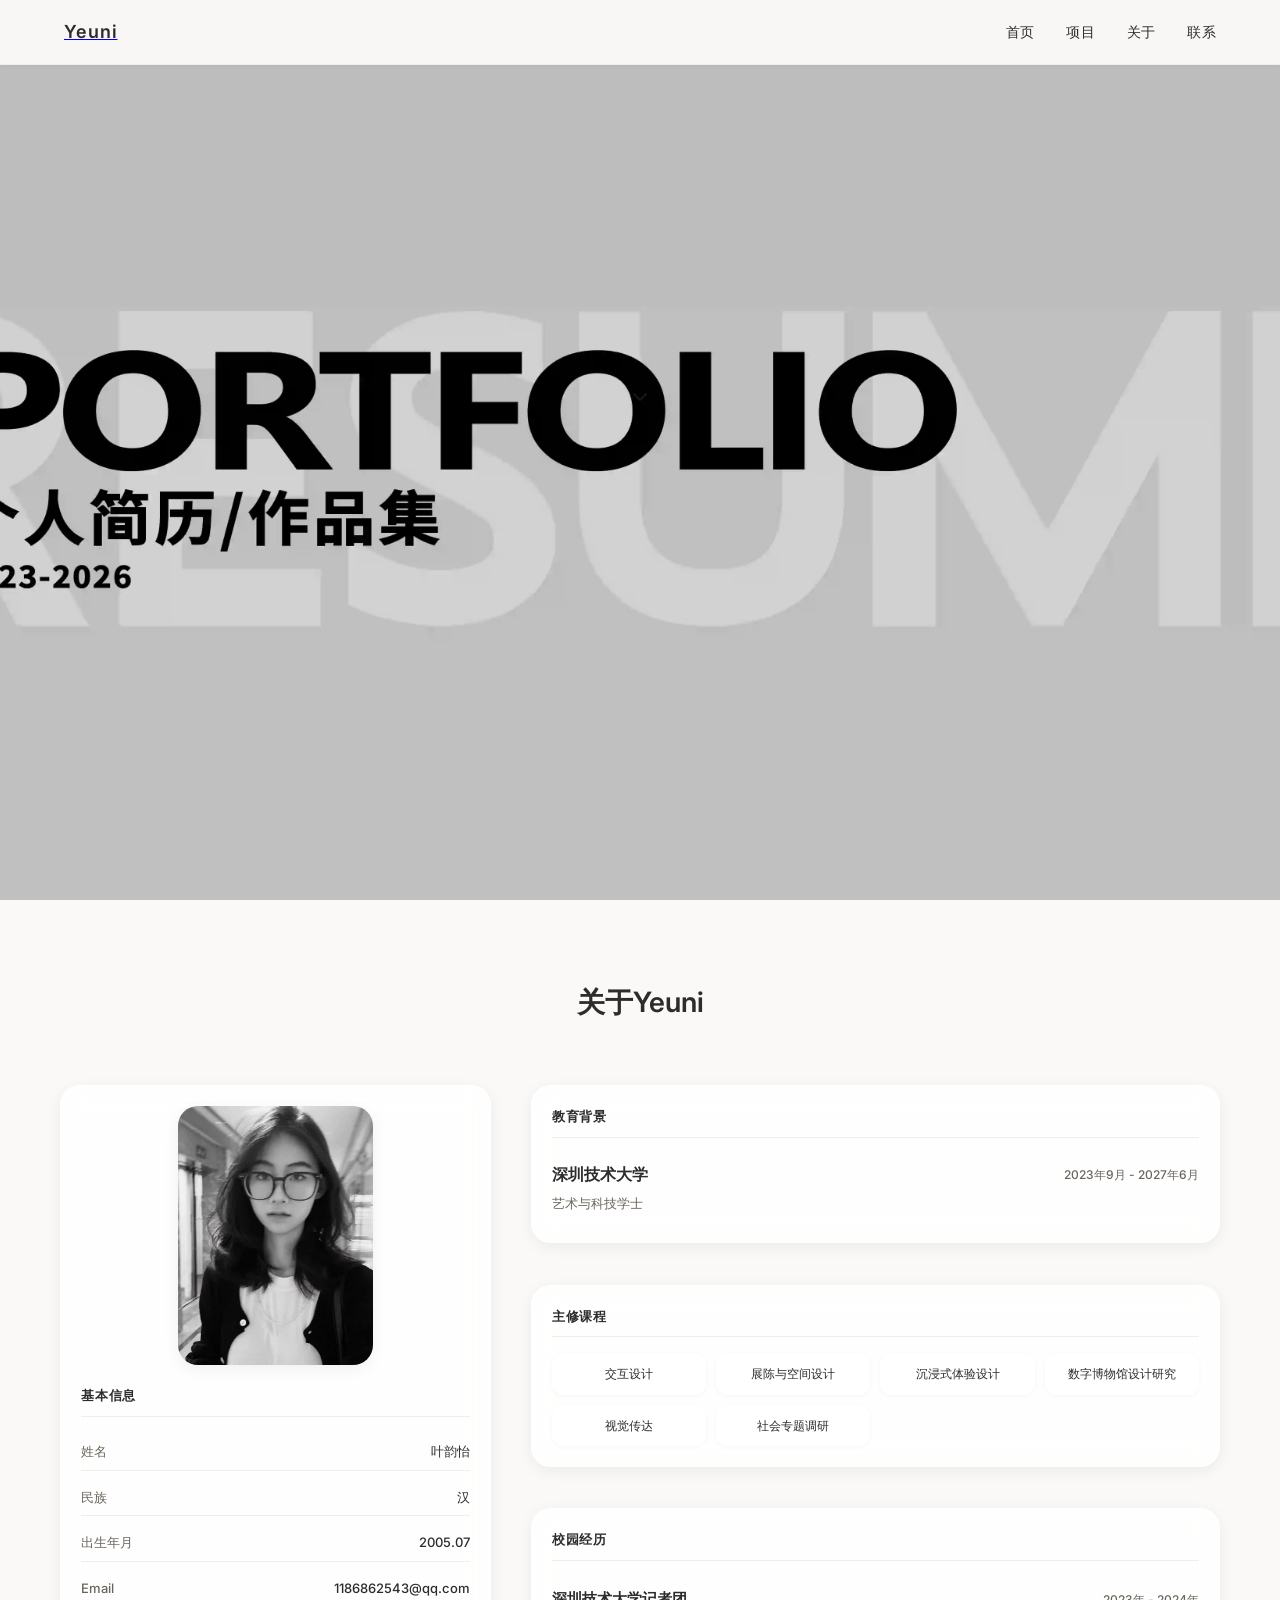
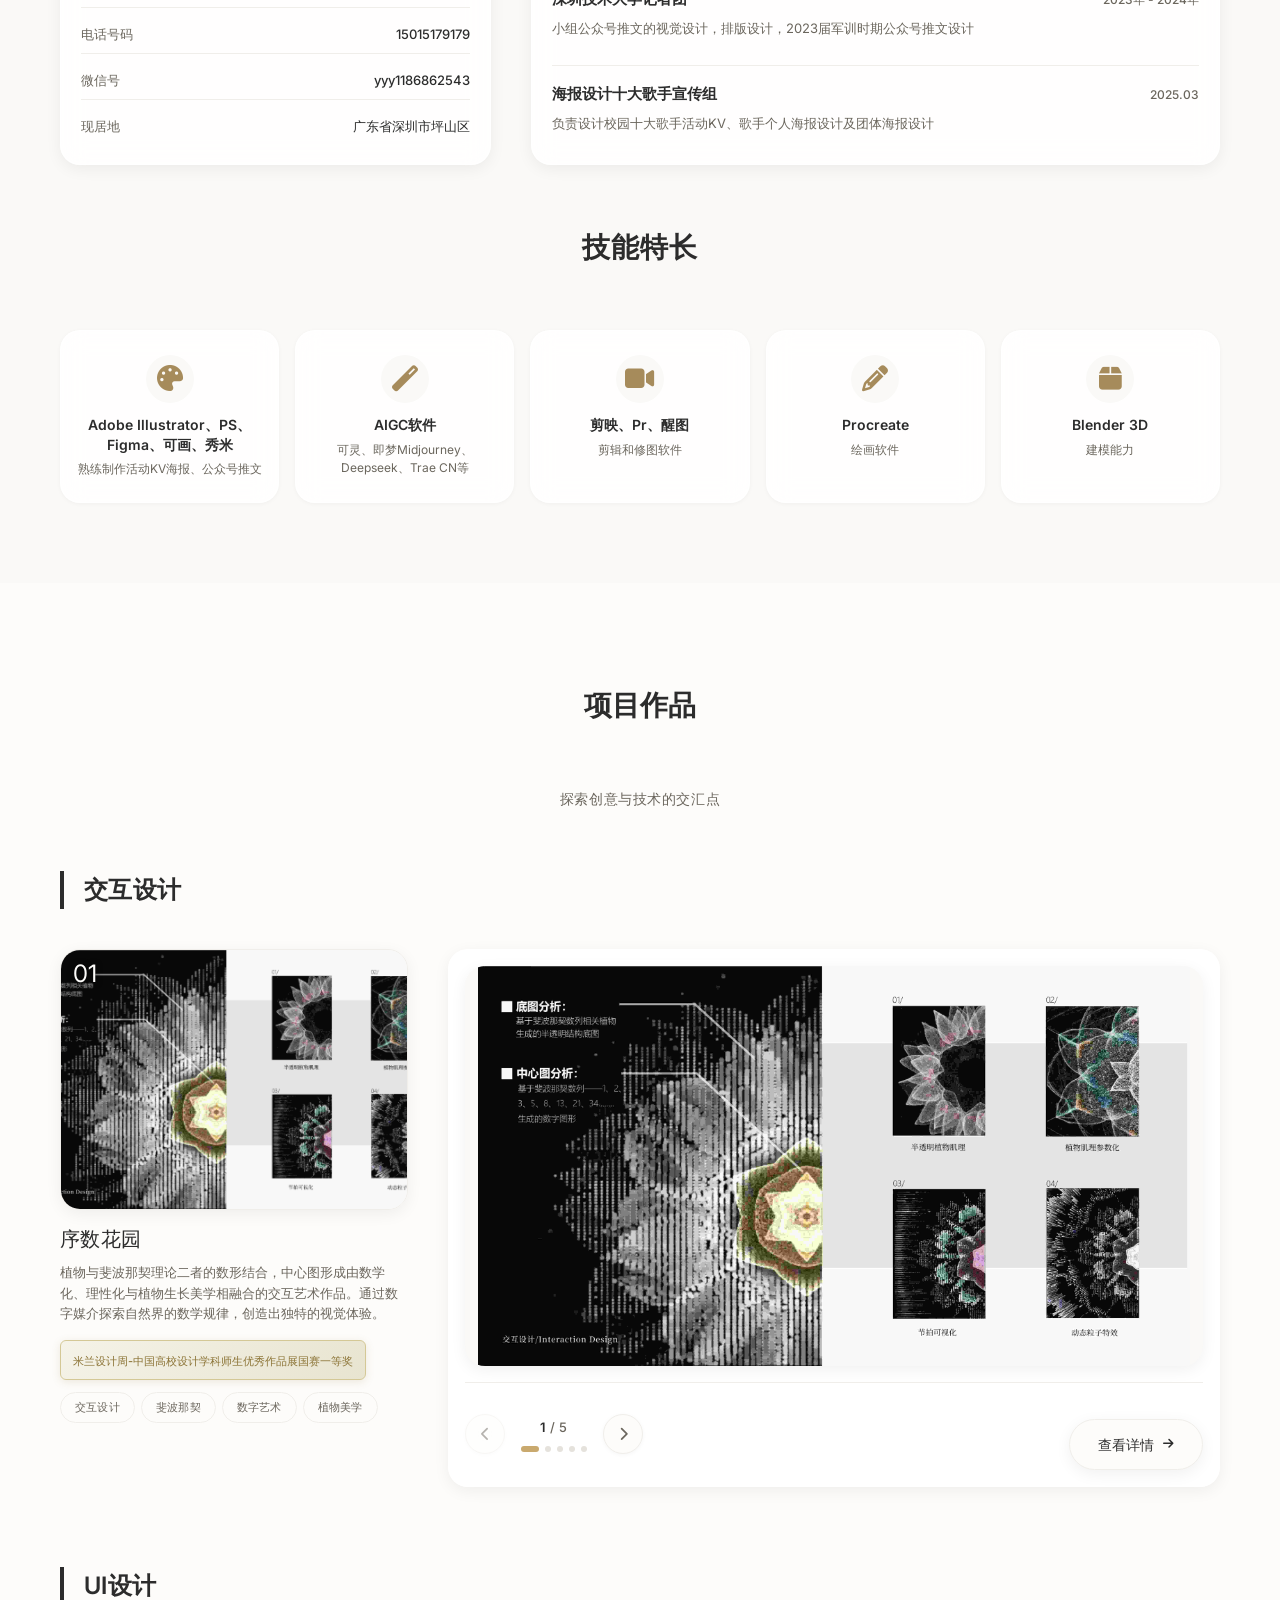
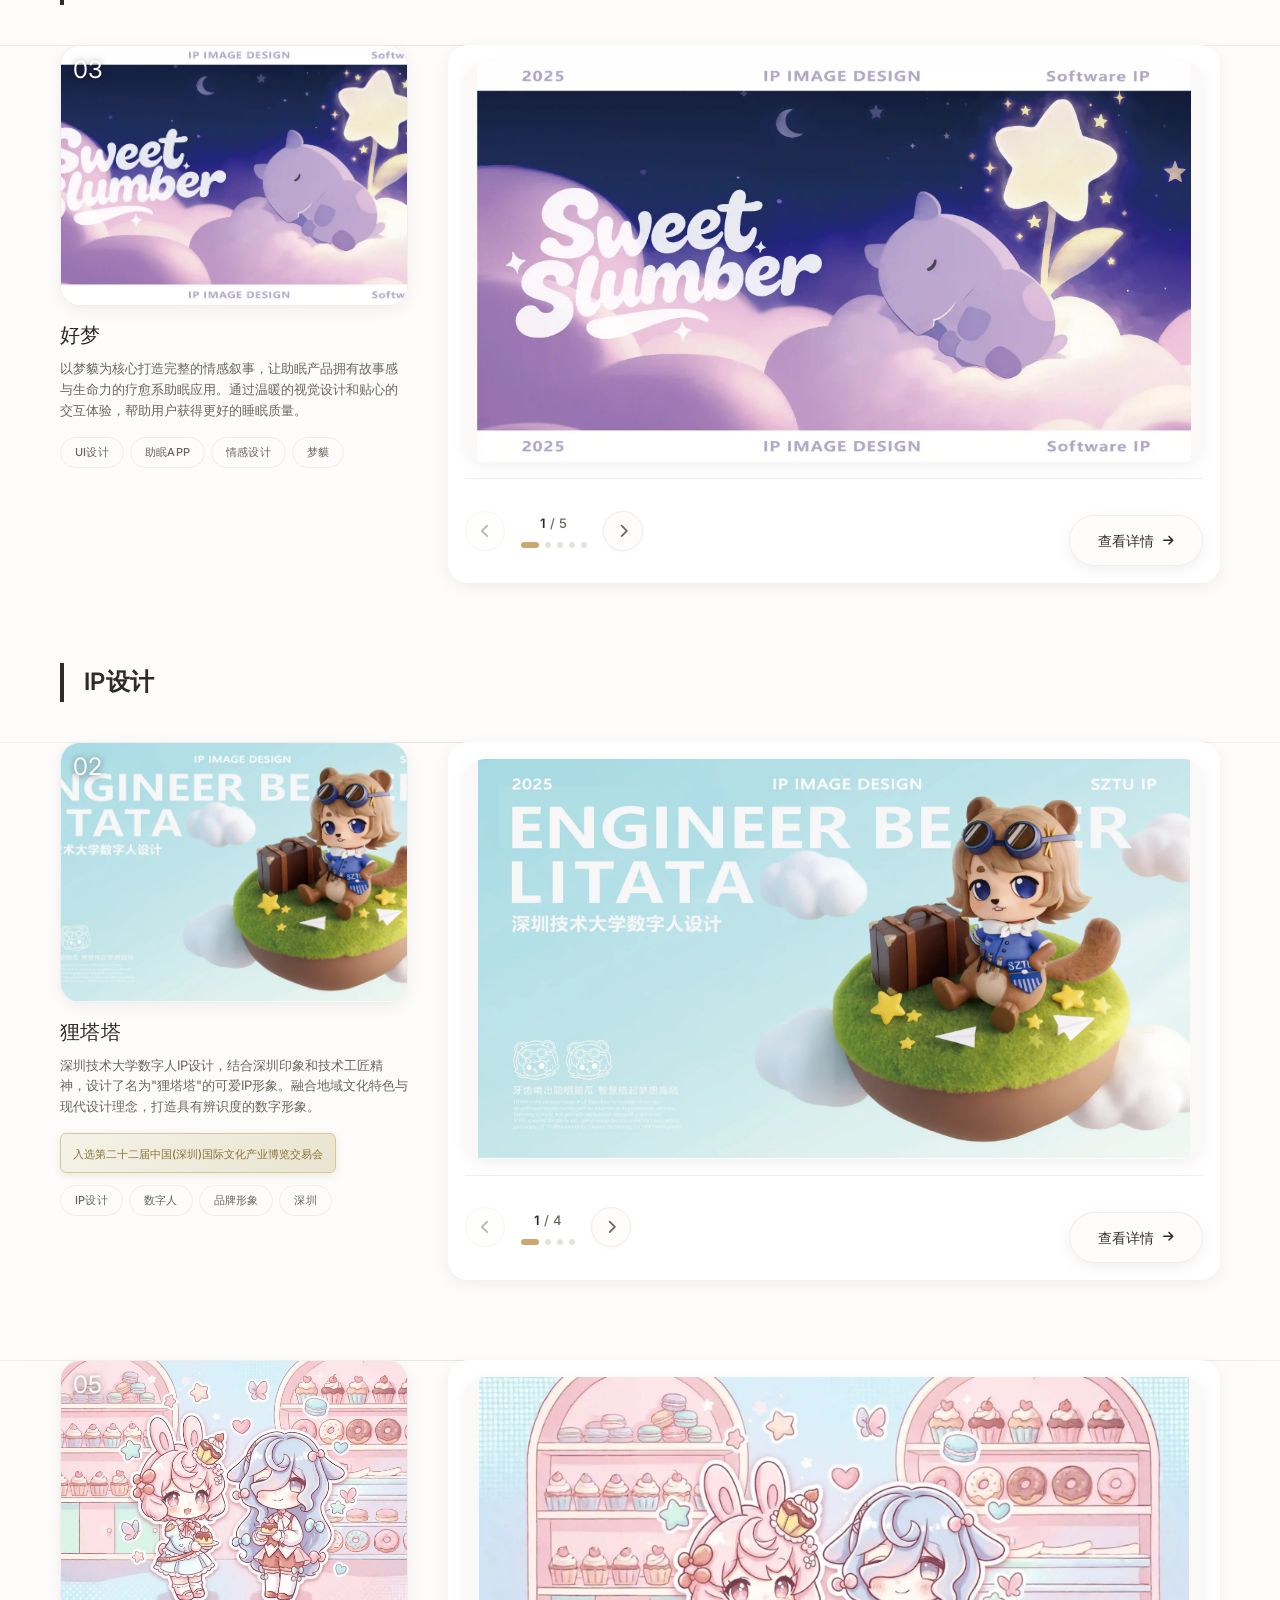
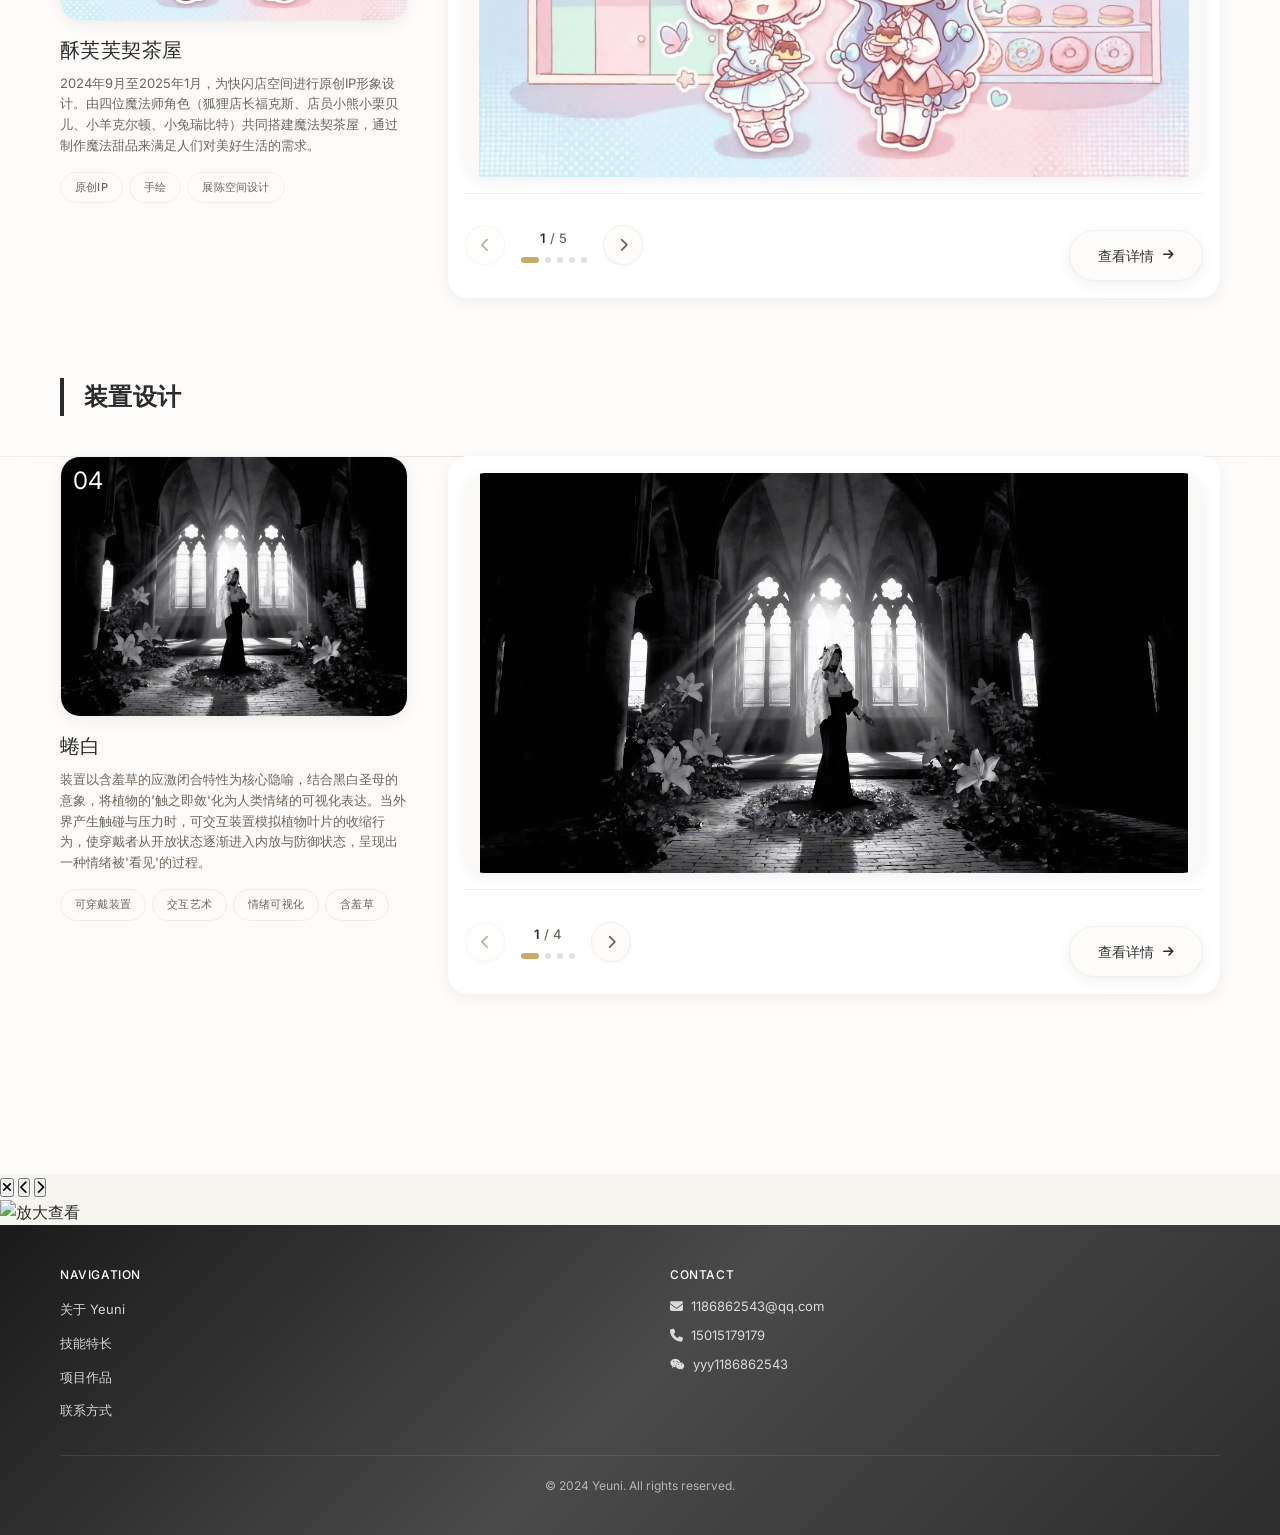
==== commit 5aab43c4: "Add files via upload" ====
--- a/index.html
+++ b/index.html
@@ -32,12 +32,6 @@
     <!-- 首屏区域 -->
     <section id="home" class="hero">
         <div class="hero-content">
-            <div class="hero-text">
-                <span class="hero-resume">RESUME</span>
-                <h1 class="hero-title">PORTFOLIO</h1>
-                <p class="hero-subtitle">个人简历/作品集</p>
-                <p class="hero-year">2023—2026</p>
-            </div>
             <div class="scroll-indicator">
                 <i class="fas fa-chevron-down"></i>
             </div>
@@ -131,9 +125,6 @@
                             </div>
                             <p class="experience-role">小组公众号推文的视觉设计，排版设计，2023届军训时期公众号推文设计</p>
                         </div>
-                        
-                        <div class="experience-divider"></div>
-                        
                         <div class="experience-item">
                             <div class="experience-header">
                                 <h4>海报设计十大歌手宣传组</h4>
@@ -161,7 +152,7 @@
                             <i class="fas fa-magic"></i>
                         </div>
                         <span class="skill-name">AIGC软件</span>
-                        <p class="skill-desc">可灵、即梦Midjourney、Deepseek、Trae CN等，熟练使用AIGC制作图片、视频、表情包、网页</p>
+                        <p class="skill-desc">可灵、即梦Midjourney、Deepseek、Trae CN等</p>
                     </div>
                     <div class="skill-item">
                         <div class="skill-icon">
@@ -194,6 +185,7 @@
         <div class="container">
             <div class="section-header">
                 <h2 class="section-title">项目作品</h2>
+                <p class="section-subtitle">探索创意与技术的交汇点</p>
             </div>
             
             <!-- 交互设计分类 -->
@@ -204,161 +196,421 @@
             <!-- 项目1：序数花园 -->
             <article class="project-showcase" data-project="1">
                 <div class="project-layout">
-                    <!-- 封面图片 -->
-                    <div class="project-cover">
-                        <img src="png/03jh/4.png" alt="序数花园封面" loading="lazy">
-                        <div class="project-number">01</div>
-                    </div>
-                    <!-- 项目信息 -->
+                    <!-- 左侧：项目信息 -->
                     <div class="project-info">
-                        <h3 class="project-name">序数花园</h3>
-                        <p class="project-concept">植物与斐波那契理论二者的数形结合，中心图形成由数学化、理性化与植物生长美学相融合的交互艺术作品。通过数字媒介探索自然界的数学规律，创造出独特的视觉体验。</p>
-                        <div class="project-award-badge">
-                            <span class="award-text">米兰设计周</span>
-                            <br>
-                            <span class="award-text">-中国高校设计学科师生优秀作品展国赛一等奖</span>
-                        </div>
-                        <div class="project-meta-tags">
-                            <span class="meta-tag">交互设计</span>
-                            <span class="meta-tag">数字艺术</span>
-                            <span class="meta-tag">植物美学</span>
-                        </div>
-                        <a href="project-detail.html?id=1" class="view-detail-btn">
-                            <span>查看详情</span>
-                            <i class="fas fa-arrow-right"></i>
-                        </a>
+                        <div class="project-cover">
+                            <img src="png/03jh/4.png" alt="序数花园封面" loading="lazy">
+                            <div class="project-number">01</div>
+                        </div>
+                        <div class="project-details">
+                            <h3 class="project-name">序数花园</h3>
+                            <p class="project-concept">植物与斐波那契理论二者的数形结合，中心图形成由数学化、理性化与植物生长美学相融合的交互艺术作品。通过数字媒介探索自然界的数学规律，创造出独特的视觉体验。</p>
+                            <div class="project-award-badge">
+                                <span class="award-text">米兰设计周-中国高校设计学科师生优秀作品展国赛一等奖</span>
+                            </div>
+                            <div class="project-meta-tags">
+                                <span class="meta-tag">交互设计</span>
+                                <span class="meta-tag">斐波那契</span>
+                                <span class="meta-tag">数字艺术</span>
+                                <span class="meta-tag">植物美学</span>
+                            </div>
+                        </div>
+                    </div>
+                    
+                    <!-- 右侧：图片滑动展示 -->
+                    <div class="project-gallery">
+                        <div class="gallery-container" id="gallery-1">
+                            <div class="gallery-track">
+                                <div class="gallery-slide">
+                                    <img src="png/03jh/4.png" alt="序数花园 - 项目封面">
+                                    <div class="slide-caption">项目封面</div>
+                                </div>
+                                <div class="gallery-slide">
+                                    <img src="png/03jh/5.png" alt="序数花园 - 概念设计">
+                                    <div class="slide-caption">概念设计</div>
+                                </div>
+                                <div class="gallery-slide">
+                                    <img src="png/03jh/6.png" alt="序数花园 - 交互效果">
+                                    <div class="slide-caption">交互效果</div>
+                                </div>
+                                <div class="gallery-slide">
+                                    <img src="png/03jh/7.png" alt="序数花园 - 细节展示">
+                                    <div class="slide-caption">细节展示</div>
+                                </div>
+                                <div class="gallery-slide">
+                                    <img src="png/03jh/8.png" alt="序数花园 - 最终效果">
+                                    <div class="slide-caption">最终效果</div>
+                                </div>
+                            </div>
+                        </div>
+                        <div class="gallery-controls">
+                            <div class="gallery-controls-center">
+                                <button class="gallery-btn prev" data-gallery="1" aria-label="上一张">
+                                    <i class="fas fa-chevron-left"></i>
+                                </button>
+                                <div class="gallery-indicator">
+                                    <div class="gallery-counter" data-gallery="1"><span>1</span> / 5</div>
+                                    <div class="gallery-dots" data-gallery="1">
+                                        <span class="dot active"></span>
+                                        <span class="dot"></span>
+                                        <span class="dot"></span>
+                                        <span class="dot"></span>
+                                        <span class="dot"></span>
+                                    </div>
+                                </div>
+                                <button class="gallery-btn next" data-gallery="1" aria-label="下一张">
+                                    <i class="fas fa-chevron-right"></i>
+                                </button>
+                            </div>
+                            <a href="project-detail.html?id=1" class="view-detail-btn gallery-view-btn">
+                                <span>查看详情</span>
+                                <i class="fas fa-arrow-right"></i>
+                            </a>
+                        </div>
                     </div>
                 </div>
             </article>
 
-            <!-- UI 设计分类 -->
-            <div class="project-category">
-                <h3 class="category-title">UI 设计</h3>
-            </div>
-
-            <!-- 项目 2：好梦 -->
-            <article class="project-showcase" data-project="2">
-                <div class="project-layout">
-                    <!-- 封面图片 -->
-                    <div class="project-cover">
-                        <img src="png/05ui/13.png" alt="好梦封面" loading="lazy">
-                        <div class="project-number">02</div>
-                    </div>
-                    <!-- 项目信息 -->
-                    <div class="project-info">
-                        <h3 class="project-name">好梦</h3>
-                        <p class="project-concept">以梦貘为核心打造完整的情感叙事，让助眠产品拥有故事感与生命力的疗愈系助眠应用。通过温暖的视觉设计和贴心的交互体验，帮助用户获得更好的睡眠质量。</p>
-                        <div class="project-meta-tags">
-                            <span class="meta-tag">UI 设计</span>
-                            <span class="meta-tag">助眠 APP</span>
-                            <span class="meta-tag">情感设计</span>
-                            <span class="meta-tag">梦貘</span>
-                        </div>
-                        <a href="project-detail.html?id=2" class="view-detail-btn">
-                            <span>查看详情</span>
-                            <i class="fas fa-arrow-right"></i>
-                        </a>
-                    </div>
-                </div>
-            </article>
-
-            <!-- IP 设计分类 -->
-            <div class="project-category">
-                <h3 class="category-title">IP 设计</h3>
-            </div>
-
-            <!-- 项目 3：狸塔塔 -->
-            <article class="project-showcase" data-project="3">
-                <div class="project-layout">
-                    <!-- 封面图片 -->
-                    <div class="project-cover">
-                        <img src="png/04ip/litata/9.png" alt="狸塔塔封面" loading="lazy">
-                        <div class="project-number">03</div>
-                    </div>
-                    <!-- 项目信息 -->
-                    <div class="project-info">
-                        <h3 class="project-name">狸塔塔</h3>
-                        <p class="project-concept">深圳技术大学数字人 IP 设计，结合深圳印象和技术工匠精神，设计了名为"狸塔塔"的可爱 IP 形象。融合地域文化特色与现代设计理念，打造具有辨识度的数字形象。</p>
-                        <div class="project-award-badge">
-                            <span class="award-text">入选第二十二届</span>
-                            <br>
-                            <span class="award-text">中国 (深圳) 国际文化产业博览交易会</span>
-                        </div>
-                        <div class="project-meta-tags">
-                            <span class="meta-tag">IP 设计</span>
-                            <span class="meta-tag">数字人</span>
-                            <span class="meta-tag">品牌形象</span>
-                            <span class="meta-tag">深圳</span>
-                        </div>
-                        <a href="project-detail.html?id=3" class="view-detail-btn">
-                            <span>查看详情</span>
-                            <i class="fas fa-arrow-right"></i>
-                        </a>
-                    </div>
-                </div>
-            </article>
-
-            <!-- 项目 4：酥芙芙契茶屋 -->
-            <article class="project-showcase" data-project="4">
-                <div class="project-layout">
-                    <!-- 封面图片 -->
-                    <div class="project-cover">
-                        <img src="png/04ip/Sofufu/1.png" alt="酥芙芙契茶屋封面" loading="lazy">
-                        <div class="project-number">04</div>
-                    </div>
-                    <!-- 项目信息 -->
-                    <div class="project-info">
-                        <h3 class="project-name">酥芙芙契茶屋</h3>
-                        <p class="project-concept">2024 年 9 月至 2025 年 1 月，为快闪店空间进行原创 IP 形象设计。由四位魔法师角色（狐狸店长福克斯、店员小熊小栗贝儿、小羊克尔顿、小兔瑞比特）共同搭建魔法契茶屋，通过制作魔法甜品来满足人们对美好生活的需求。</p>
-                        <div class="project-meta-tags">
-                            <span class="meta-tag">原创 IP</span>
-                            <span class="meta-tag">手绘</span>
-                            <span class="meta-tag">展陈空间设计</span>
-                        </div>
-                        <a href="project-detail-sofufu.html" class="view-detail-btn">
-                            <span>查看详情</span>
-                            <i class="fas fa-arrow-right"></i>
-                        </a>
-                    </div>
-                </div>
-            </article>
-
-            <!-- 装置设计分类 -->
-            <div class="project-category">
-                <h3 class="category-title">装置设计</h3>
-            </div>
-
-            <!-- 项目 5：蜷白 -->
-            <article class="project-showcase" data-project="5">
-                <div class="project-layout">
-                    <!-- 封面图片 -->
-                    <div class="project-cover">
-                        <img src="png/06zz/1.png" alt="蜷白封面" loading="lazy">
-                        <div class="project-number">05</div>
-                    </div>
-                    <!-- 项目信息 -->
-                    <div class="project-info">
-                        <h3 class="project-name">蜷白</h3>
-                        <p class="project-concept">装置以含羞草的应激闭合特性为核心隐喻，结合黑白圣母的意象，将植物的'触之即敛'化为人类情绪的可视化表达。当外界产生触碰与压力时，可交互装置模拟植物叶片的收缩行为，使穿戴者从开放状态逐渐进入内放与防御状态，呈现出一种情绪被'看见'的过程。</p>
-                        <div class="project-meta-tags">
-                            <span class="meta-tag">可穿戴装置</span>
-                            <span class="meta-tag">交互艺术</span>
-                            <span class="meta-tag">情绪可视化</span>
-                        </div>
-                        <a href="project-detail.html?id=5" class="view-detail-btn">
-                            <span>查看详情</span>
-                            <i class="fas fa-arrow-right"></i>
-                        </a>
-                    </div>
+            <!-- UI设计分类 -->
+            <div class="project-category">
+                <h3 class="category-title">UI设计</h3>
+            </div>
+
+            <!-- 项目3：好梦 -->
+            <article class="project-showcase" data-project="3">
+                <div class="project-layout">
+                    <!-- 左侧：项目信息 -->
+                    <div class="project-info">
+                        <div class="project-cover">
+                            <img src="png/05ui/13.png" alt="好梦封面" loading="lazy">
+                            <div class="project-number">03</div>
+                        </div>
+                        <div class="project-details">
+                            <h3 class="project-name">好梦</h3>
+                            <p class="project-concept">以梦貘为核心打造完整的情感叙事，让助眠产品拥有故事感与生命力的疗愈系助眠应用。通过温暖的视觉设计和贴心的交互体验，帮助用户获得更好的睡眠质量。</p>
+                            <div class="project-meta-tags">
+                                <span class="meta-tag">UI设计</span>
+                                <span class="meta-tag">助眠APP</span>
+                                <span class="meta-tag">情感设计</span>
+                                <span class="meta-tag">梦貘</span>
+                            </div>
+                        </div>
+                    </div>
+                    
+                    <!-- 右侧：图片滑动展示 -->
+                    <div class="project-gallery">
+                        <div class="gallery-container" id="gallery-3">
+                            <div class="gallery-track">
+                                <div class="gallery-slide">
+                                    <img src="png/05ui/13.png" alt="好梦 - 项目封面">
+                                    <div class="slide-caption">项目封面</div>
+                                </div>
+                                <div class="gallery-slide">
+                                    <img src="png/05ui/14.png" alt="好梦 - 主界面设计">
+                                    <div class="slide-caption">主界面设计</div>
+                                </div>
+                                <div class="gallery-slide">
+                                    <img src="png/05ui/15.png" alt="好梦 - 功能界面">
+                                    <div class="slide-caption">功能界面</div>
+                                </div>
+                                <div class="gallery-slide">
+                                    <img src="png/05ui/16.png" alt="好梦 - 交互流程">
+                                    <div class="slide-caption">交互流程</div>
+                                </div>
+                                <div class="gallery-slide">
+                                    <img src="png/05ui/17.png" alt="好梦 - 品牌设计">
+                                    <div class="slide-caption">品牌设计</div>
+                                </div>
+                            </div>
+                        </div>
+                        <div class="gallery-controls">
+                            <div class="gallery-controls-center">
+                                <button class="gallery-btn prev" data-gallery="3" aria-label="上一张">
+                                    <i class="fas fa-chevron-left"></i>
+                                </button>
+                                <div class="gallery-indicator">
+                                    <div class="gallery-counter" data-gallery="3"><span>1</span> / 5</div>
+                                    <div class="gallery-dots" data-gallery="3">
+                                        <span class="dot active"></span>
+                                        <span class="dot"></span>
+                                        <span class="dot"></span>
+                                        <span class="dot"></span>
+                                        <span class="dot"></span>
+                                    </div>
+                                </div>
+                                <button class="gallery-btn next" data-gallery="3" aria-label="下一张">
+                                    <i class="fas fa-chevron-right"></i>
+                                </button>
+                            </div>
+                            <a href="project-detail.html?id=3" class="view-detail-btn gallery-view-btn">
+                                <span>查看详情</span>
+                                <i class="fas fa-arrow-right"></i>
+                            </a>
+                        </div>
+                    </div>
+                </div>
+            </article>
+
+            <!-- IP设计分类 -->
+            <div class="project-category">
+                <h3 class="category-title">IP设计</h3>
+            </div>
+
+            <!-- 项目2：狸塔塔 -->
+            <article class="project-showcase reverse" data-project="2">
+                <div class="project-layout">
+                    <!-- 左侧：项目信息 -->
+                    <div class="project-info">
+                        <div class="project-cover">
+                            <img src="png/04ip/litata/9.png" alt="狸塔塔封面" loading="lazy">
+                            <div class="project-number">02</div>
+                        </div>
+                        <div class="project-details">
+                            <h3 class="project-name">狸塔塔</h3>
+                            <p class="project-concept">深圳技术大学数字人IP设计，结合深圳印象和技术工匠精神，设计了名为"狸塔塔"的可爱IP形象。融合地域文化特色与现代设计理念，打造具有辨识度的数字形象。</p>
+                            <div class="project-award-badge">
+                                <span class="award-text">入选第二十二届中国(深圳)国际文化产业博览交易会</span>
+                            </div>
+                            <div class="project-meta-tags">
+                                <span class="meta-tag">IP设计</span>
+                                <span class="meta-tag">数字人</span>
+                                <span class="meta-tag">品牌形象</span>
+                                <span class="meta-tag">深圳</span>
+                            </div>
+                        </div>
+                    </div>
+                    
+                    <!-- 右侧：图片滑动展示 -->
+                    <div class="project-gallery">
+                        <div class="gallery-container" id="gallery-2">
+                            <div class="gallery-track">
+                                <div class="gallery-slide">
+                                    <img src="png/04ip/litata/9.png" alt="狸塔塔 - 项目封面">
+                                    <div class="slide-caption">项目封面</div>
+                                </div>
+                                <div class="gallery-slide">
+                                    <img src="png/04ip/litata/10.png" alt="狸塔塔 - IP形象设计">
+                                    <div class="slide-caption">IP形象设计</div>
+                                </div>
+                                <div class="gallery-slide">
+                                    <img src="png/04ip/litata/11.png" alt="狸塔塔 - 表情设计">
+                                    <div class="slide-caption">表情设计</div>
+                                </div>
+                                <div class="gallery-slide">
+                                    <img src="png/04ip/litata/12.png" alt="狸塔塔 - 应用场景">
+                                    <div class="slide-caption">应用场景</div>
+                                </div>
+                            </div>
+                        </div>
+                        <div class="gallery-controls">
+                            <div class="gallery-controls-center">
+                                <button class="gallery-btn prev" data-gallery="2" aria-label="上一张">
+                                    <i class="fas fa-chevron-left"></i>
+                                </button>
+                                <div class="gallery-indicator">
+                                    <div class="gallery-counter" data-gallery="2"><span>1</span> / 4</div>
+                                    <div class="gallery-dots" data-gallery="2">
+                                        <span class="dot active"></span>
+                                        <span class="dot"></span>
+                                        <span class="dot"></span>
+                                        <span class="dot"></span>
+                                    </div>
+                                </div>
+                                <button class="gallery-btn next" data-gallery="2" aria-label="下一张">
+                                    <i class="fas fa-chevron-right"></i>
+                                </button>
+                            </div>
+                            <a href="project-detail.html?id=2" class="view-detail-btn gallery-view-btn">
+                                <span>查看详情</span>
+                                <i class="fas fa-arrow-right"></i>
+                            </a>
+                        </div>
+                    </div>
+                </div>
+            </article>
+
+            <!-- 项目2-2：酥芙芙契茶屋 -->
+            <article class="project-showcase" data-project="5">
+                <div class="project-layout">
+                    <!-- 左侧：项目信息 -->
+                    <div class="project-info">
+                        <div class="project-cover">
+                            <img src="png/04ip/Sofufu/1.png" alt="酥芙芙契茶屋封面" loading="lazy">
+                            <div class="project-number">05</div>
+                        </div>
+                        <div class="project-details">
+                            <h3 class="project-name">酥芙芙契茶屋</h3>
+                            <p class="project-concept">2024年9月至2025年1月，为快闪店空间进行原创IP形象设计。由四位魔法师角色（狐狸店长福克斯、店员小熊小栗贝儿、小羊克尔顿、小兔瑞比特）共同搭建魔法契茶屋，通过制作魔法甜品来满足人们对美好生活的需求。</p>
+                            <div class="project-meta-tags">
+                                <span class="meta-tag">原创IP</span>
+                                <span class="meta-tag">手绘</span>
+                                <span class="meta-tag">展陈空间设计</span>
+                            </div>
+                        </div>
+                    </div>
+                    
+                    <!-- 右侧：图片滑动展示 -->
+                    <div class="project-gallery">
+                        <div class="gallery-container" id="gallery-5">
+                            <div class="gallery-track">
+                                <div class="gallery-slide">
+                                    <img src="png/04ip/Sofufu/1.png" alt="酥芙芙契茶屋 - 项目封面">
+                                    <div class="slide-caption">项目封面</div>
+                                </div>
+                                <div class="gallery-slide">
+                                    <img src="png/04ip/Sofufu/2.png" alt="酥芙芙契茶屋 - IP形象设计">
+                                    <div class="slide-caption">IP形象设计</div>
+                                </div>
+                                <div class="gallery-slide">
+                                    <img src="png/04ip/Sofufu/3.png" alt="酥芙芙契茶屋 - 角色设定">
+                                    <div class="slide-caption">角色设定</div>
+                                </div>
+                                <div class="gallery-slide">
+                                    <img src="png/04ip/Sofufu/4.png" alt="酥芙芙契茶屋 - 展陈设计">
+                                    <div class="slide-caption">展陈设计</div>
+                                </div>
+                                <div class="gallery-slide">
+                                    <img src="png/04ip/Sofufu/5.png" alt="酥芙芙契茶屋 - 应用场景">
+                                    <div class="slide-caption">应用场景</div>
+                                </div>
+                            </div>
+                        </div>
+                        <div class="gallery-controls">
+                            <div class="gallery-controls-center">
+                                <button class="gallery-btn prev" data-gallery="5" aria-label="上一张">
+                                    <i class="fas fa-chevron-left"></i>
+                                </button>
+                                <div class="gallery-indicator">
+                                    <div class="gallery-counter" data-gallery="5"><span>1</span> / 5</div>
+                                    <div class="gallery-dots" data-gallery="5">
+                                        <span class="dot active"></span>
+                                        <span class="dot"></span>
+                                        <span class="dot"></span>
+                                        <span class="dot"></span>
+                                        <span class="dot"></span>
+                                    </div>
+                                </div>
+                                <button class="gallery-btn next" data-gallery="5" aria-label="下一张">
+                                    <i class="fas fa-chevron-right"></i>
+                                </button>
+                            </div>
+                            <a href="project-detail-sofufu.html" class="view-detail-btn gallery-view-btn">
+                                <span>查看详情</span>
+                                <i class="fas fa-arrow-right"></i>
+                            </a>
+                        </div>
+                    </div>
+                </div>
+            </article>
+
+            <!-- 装置设计分类 -->
+            <div class="project-category">
+                <h3 class="category-title">装置设计</h3>
+            </div>
+
+            <!-- 项目4：蜷白 -->
+            <article class="project-showcase reverse" data-project="4">
+                <div class="project-layout">
+                    <!-- 左侧：项目信息 -->
+                    <div class="project-info">
+                        <div class="project-cover">
+                            <img src="png/06zz/1.png" alt="蜷白封面" loading="lazy">
+                            <div class="project-number">04</div>
+                        </div>
+                        <div class="project-details">
+                            <h3 class="project-name">蜷白</h3>
+                            <p class="project-concept">装置以含羞草的应激闭合特性为核心隐喻，结合黑白圣母的意象，将植物的'触之即敛'化为人类情绪的可视化表达。当外界产生触碰与压力时，可交互装置模拟植物叶片的收缩行为，使穿戴者从开放状态逐渐进入内放与防御状态，呈现出一种情绪被'看见'的过程。</p>
+                            <div class="project-meta-tags">
+                                <span class="meta-tag">可穿戴装置</span>
+                                <span class="meta-tag">交互艺术</span>
+                                <span class="meta-tag">情绪可视化</span>
+                                <span class="meta-tag">含羞草</span>
+                            </div>
+                        </div>
+                    </div>
+                    
+                    <!-- 右侧：图片滑动展示 -->
+                    <div class="project-gallery">
+                        <div class="gallery-container" id="gallery-4">
+                            <div class="gallery-track">
+                                <div class="gallery-slide">
+                                    <img src="png/06zz/1.png" alt="蜷白 - 项目封面">
+                                    <div class="slide-caption">项目封面</div>
+                                </div>
+                                <div class="gallery-slide">
+                                    <img src="png/06zz/2.png" alt="蜷白 - 概念设计">
+                                    <div class="slide-caption">概念设计</div>
+                                </div>
+                                <div class="gallery-slide">
+                                    <img src="png/06zz/3.png" alt="蜷白 - 装置细节">
+                                    <div class="slide-caption">装置细节</div>
+                                </div>
+                                <div class="gallery-slide">
+                                    <img src="png/06zz/4.png" alt="蜷白 - 最终效果">
+                                    <div class="slide-caption">最终效果</div>
+                                </div>
+                            </div>
+                        </div>
+                        <div class="gallery-controls">
+                            <div class="gallery-controls-center">
+                                <button class="gallery-btn prev" data-gallery="4" aria-label="上一张">
+                                    <i class="fas fa-chevron-left"></i>
+                                </button>
+                                <div class="gallery-indicator">
+                                    <div class="gallery-counter" data-gallery="4"><span>1</span> / 4</div>
+                                    <div class="gallery-dots" data-gallery="4">
+                                        <span class="dot active"></span>
+                                        <span class="dot"></span>
+                                        <span class="dot"></span>
+                                        <span class="dot"></span>
+                                    </div>
+                                </div>
+                                <button class="gallery-btn next" data-gallery="4" aria-label="下一张">
+                                    <i class="fas fa-chevron-right"></i>
+                                </button>
+                            </div>
+                            <a href="project-detail.html?id=4" class="view-detail-btn gallery-view-btn">
+                                <span>查看详情</span>
+                                <i class="fas fa-arrow-right"></i>
+                            </a>
+                        </div>
+                    </div>
                 </div>
             </article>
         </div>
     </section>
 
+    <!-- 图片查看器 -->
+    <div class="image-viewer" id="image-viewer">
+        <div class="image-viewer-overlay" id="image-viewer-overlay"></div>
+        <button class="image-viewer-close" id="image-viewer-close" aria-label="关闭">
+            <i class="fas fa-times"></i>
+        </button>
+        <button class="image-viewer-prev" id="image-viewer-prev" aria-label="上一张">
+            <i class="fas fa-chevron-left"></i>
+        </button>
+        <button class="image-viewer-next" id="image-viewer-next" aria-label="下一张">
+            <i class="fas fa-chevron-right"></i>
+        </button>
+        <div class="image-viewer-content">
+            <img id="image-viewer-image" src="" alt="放大查看">
+            <div class="image-viewer-caption" id="image-viewer-caption"></div>
+        </div>
+    </div>
+
     <!-- 页脚 -->
     <footer id="contact" class="footer">
         <div class="container">
             <div class="footer-content">
+                <div class="footer-nav">
+                    <div class="footer-nav-title">Navigation</div>
+                    <ul class="footer-nav-links">
+                        <li><a href="#about">关于 Yeuni</a></li>
+                        <li><a href="#skills">技能特长</a></li>
+                        <li><a href="#projects">项目作品</a></li>
+                        <li><a href="#contact">联系方式</a></li>
+                    </ul>
+                </div>
                 <div class="footer-contact">
                     <div class="footer-contact-title">Contact</div>
                     <div class="contact-list">
@@ -370,6 +622,10 @@
                             <i class="fas fa-phone"></i>
                             <span>15015179179</span>
                         </a>
+                        <div class="contact-item">
+                            <i class="fab fa-weixin"></i>
+                            <span>yyy1186862543</span>
+                        </div>
                     </div>
                 </div>
             </div>
